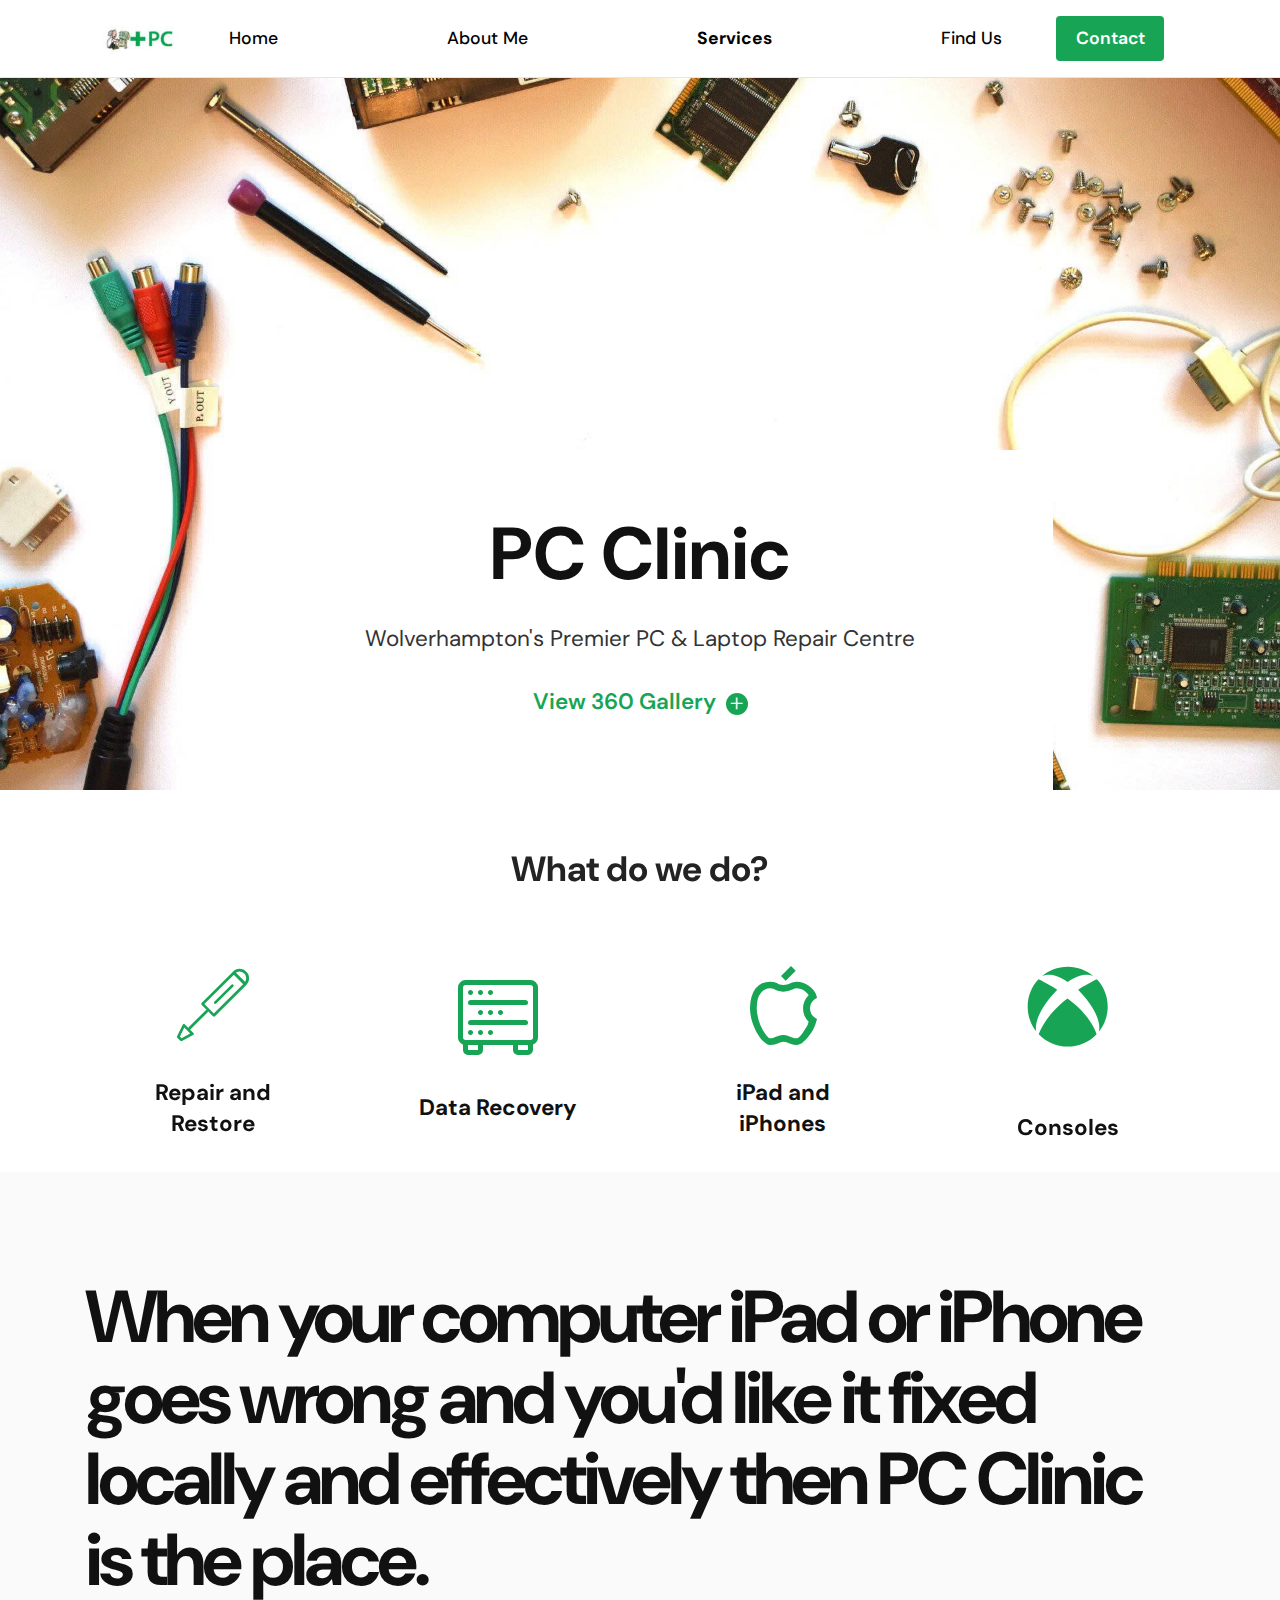
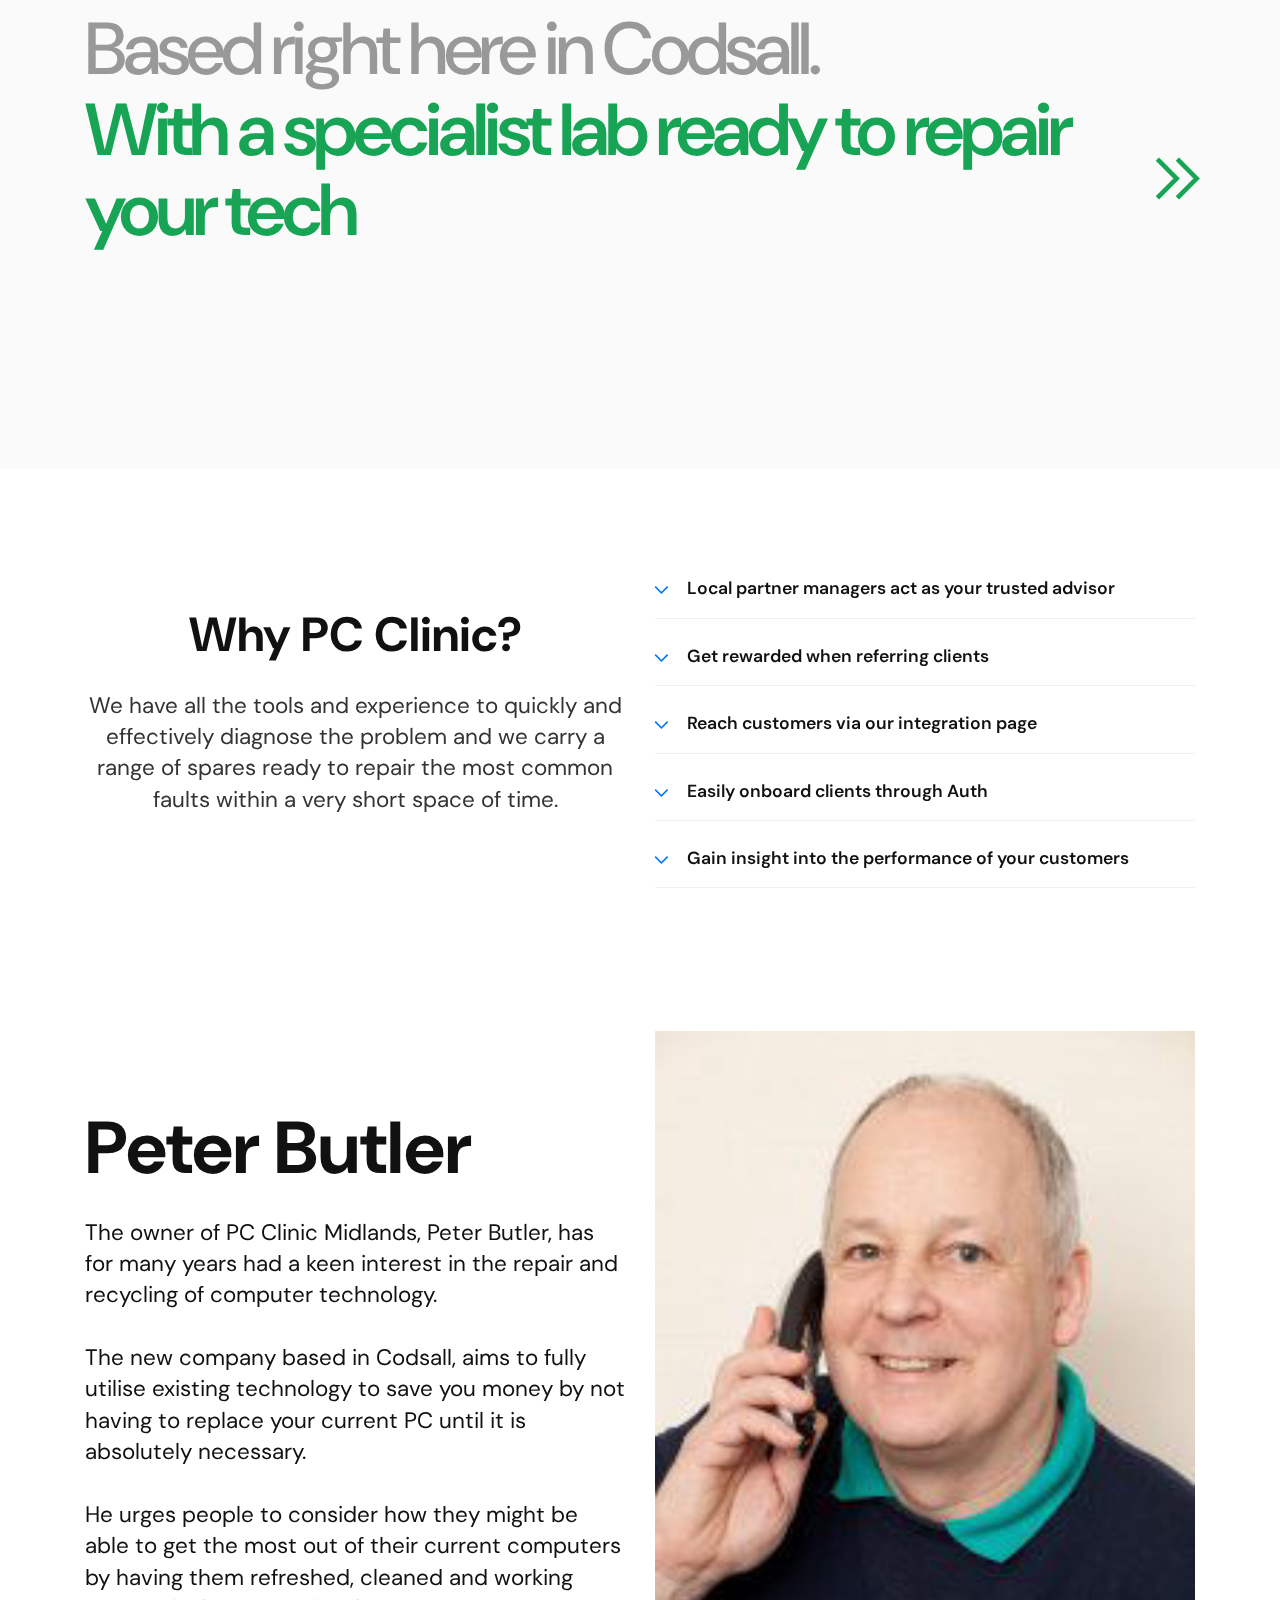
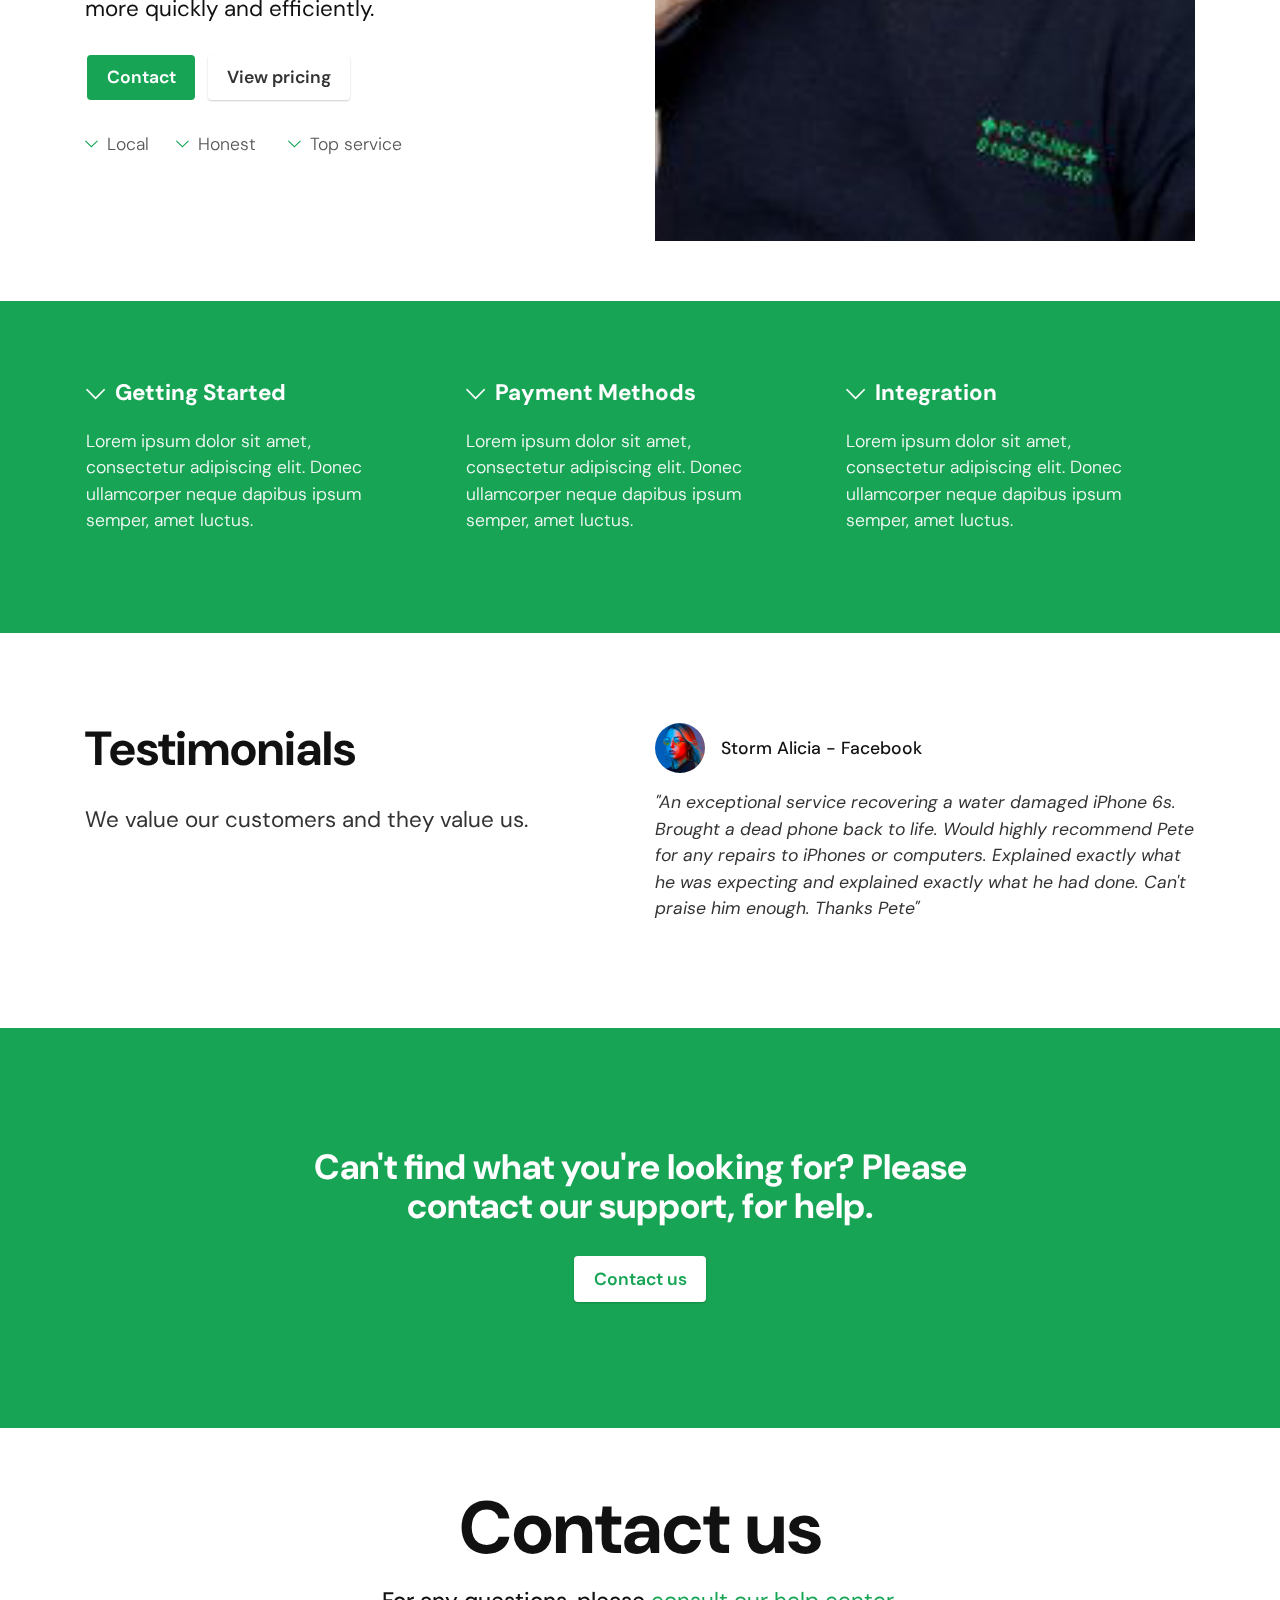
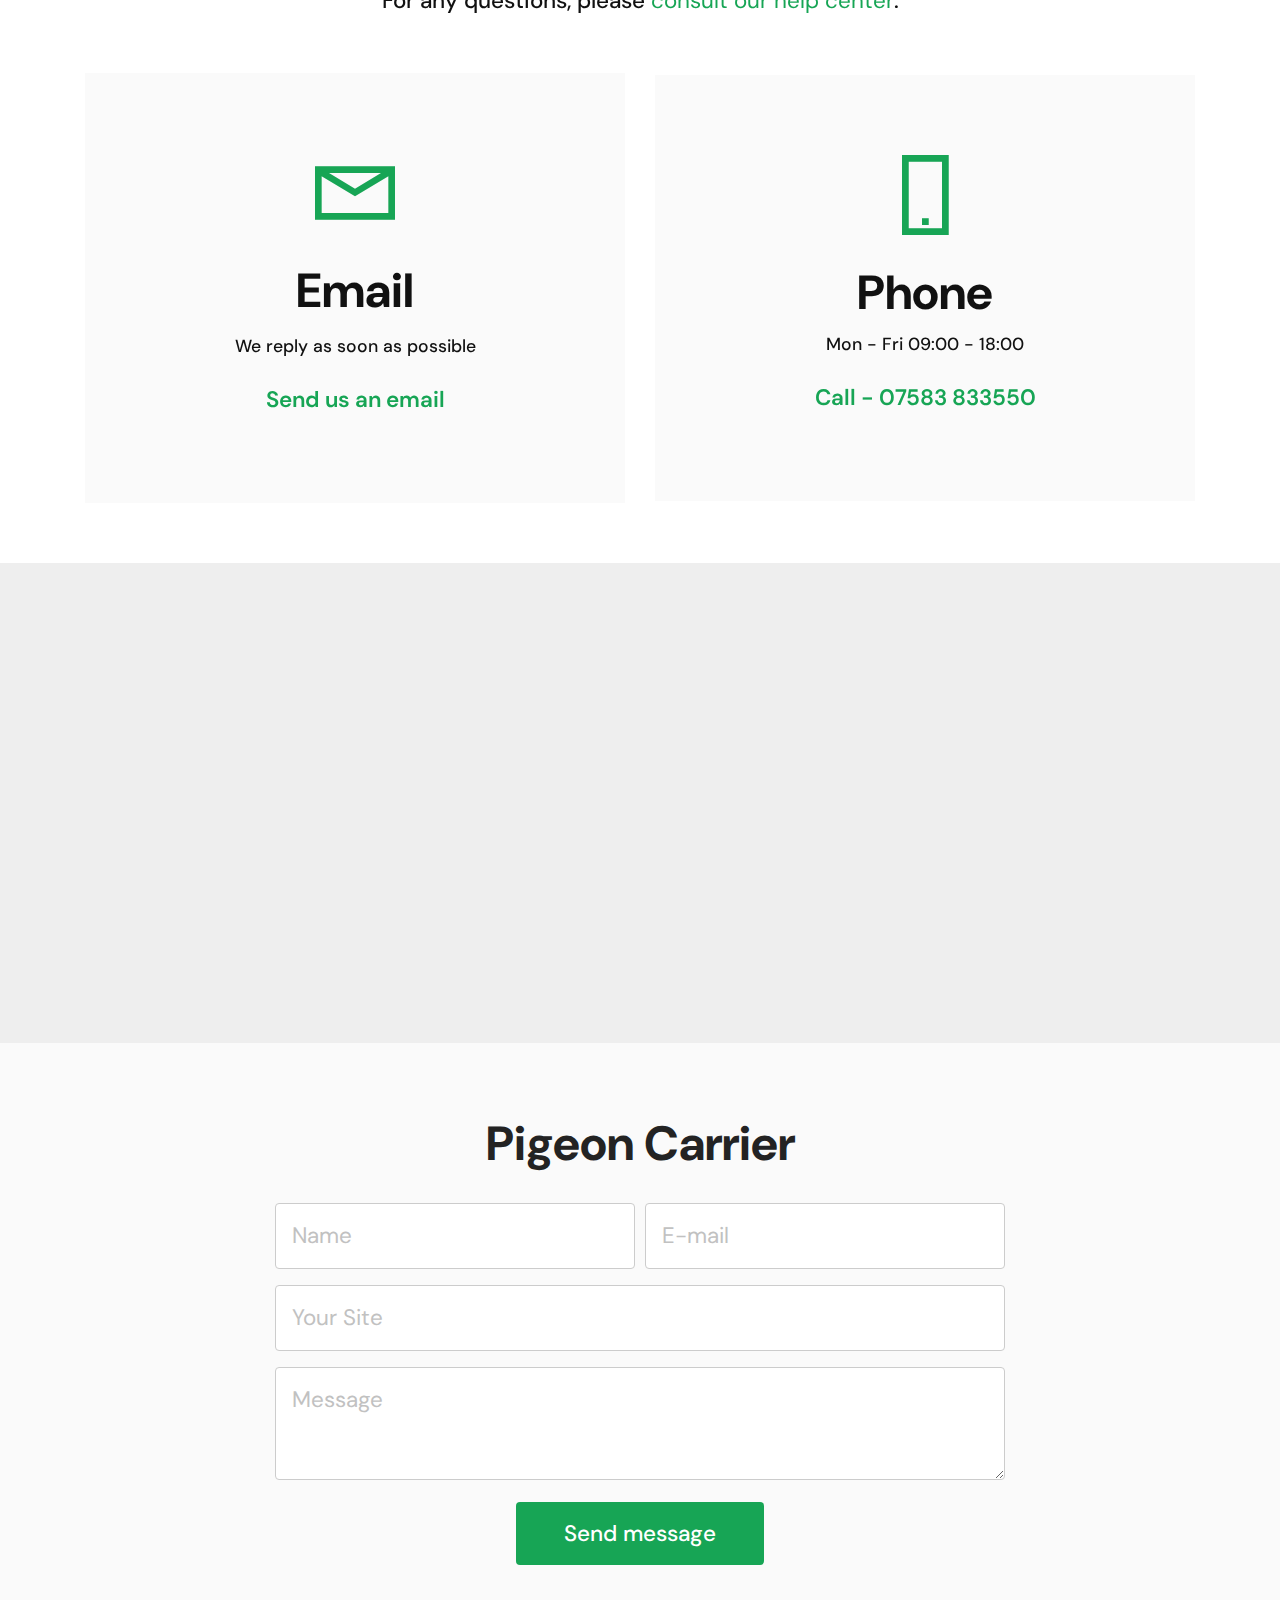
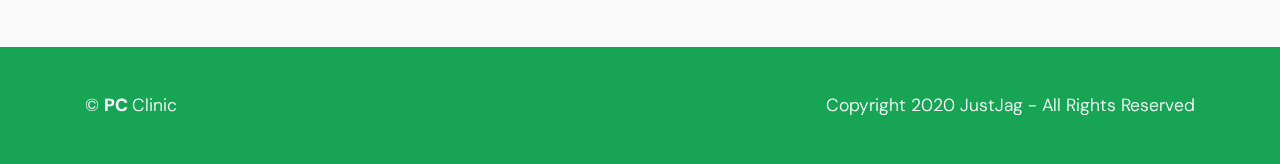
==== index.html @ e4c1e7a3 "create github pages" ====
<!DOCTYPE html>
<html  >
<head>
  
  <meta charset="UTF-8">
  <meta http-equiv="X-UA-Compatible" content="IE=edge">
  
  <meta name="viewport" content="width=device-width, initial-scale=1, minimum-scale=1">
  <link rel="shortcut icon" href="assets/images/pcclinic-midlands.co.uk-148x83.jpg" type="image/x-icon">
  <meta name="description" content="">
  
  <title>Home</title>
  <link rel="stylesheet" href="assets/icons-mind/style.css">
  <link rel="stylesheet" href="assets/web/assets/mobirise-icons2/mobirise2.css">
  <link rel="stylesheet" href="assets/web/assets/mobirise-icons/mobirise-icons.css">
  <link rel="stylesheet" href="assets/web/assets/mobirise-icons-bold/mobirise-icons-bold.css">
  <link rel="stylesheet" href="assets/tether/tether.min.css">
  <link rel="stylesheet" href="assets/bootstrap/css/bootstrap.min.css">
  <link rel="stylesheet" href="assets/bootstrap/css/bootstrap-grid.min.css">
  <link rel="stylesheet" href="assets/bootstrap/css/bootstrap-reboot.min.css">
  <link rel="stylesheet" href="assets/datepicker/jquery.datetimepicker.min.css">
  <link rel="stylesheet" href="assets/dropdown/css/style.css">
  <link rel="stylesheet" href="assets/formstyler/jquery.formstyler.css">
  <link rel="stylesheet" href="assets/formstyler/jquery.formstyler.theme.css">
  <link rel="stylesheet" href="assets/socicon/css/styles.css">
  <link rel="stylesheet" href="assets/theme/css/style.css">
  <link rel="stylesheet" href="assets/mobirise/css/mbr-additional.css" type="text/css">
  
  
  
</head>
<body>
  <section class="menu cid-rOMppMkTcD" once="menu" id="menu1-f">

    


    <nav class="navbar navbar-dropdown navbar-fixed-top navbar-expand-lg">

        <div class="container">
            <div class="navbar-brand">
                <span class="navbar-logo">
                    <a href="index.html">
                        <img src="assets/images/pcclinic-midlands.co.uk-148x83.jpg" alt="" title="" style="height: 3.8rem;">
                    </a>
                </span>
                
            </div>
            <button class="navbar-toggler" type="button" data-toggle="collapse" data-target="#navbarSupportedContent" aria-controls="navbarNavAltMarkup" aria-expanded="false" aria-label="Toggle navigation">
                <div class="hamburger">
                    <span></span>
                    <span></span>
                    <span></span>
                    <span></span>
                </div>
            </button>
            <div class="collapse navbar-collapse" id="navbarSupportedContent">
                <ul class="navbar-nav nav-dropdown" data-app-modern-menu="true"><li class="nav-item">
                        <a class="nav-link link text-black display-4" href="#">
                            Home</a>
                    </li>
                    <li class="nav-item"><a class="nav-link link text-black display-4" href="index.html#features08-8" aria-expanded="false">About Me</a>
                        
                    </li>



                    <li class="nav-item"><a class="nav-link link text-black display-4" href="index.html#features013-1" target="_blank"><strong>
                            Services</strong></a></li><li class="nav-item"><a class="nav-link link text-black display-4" href="index.html#map01-18" target="_blank">
                            Find Us</a></li></ul>
                
                <div class="navbar-buttons mbr-section-btn"><a class="btn btn-sm btn-primary display-4" href="index.html#contacts01-17">
                        Contact</a></div>
            </div>
        </div>
    </nav>

</section>

<section class="header3 cid-rOMpjtv9jM mbr-parallax-background" id="header04-0">

    

    <div class="mbr-overlay" style="opacity: 0; background-color: rgb(255, 255, 255);">
    </div>
    <div class="container">
        <div class="row justify-content-center">


            <div class="card col-12 col-md-12 col-lg-9">
                <div class="card-wrapper">
                    <div class="card-box align-center">


                        <h4 class="card-title align-center mbr-semibold pb-3 mbr-black mbr-fonts-style display-1"><strong>PC Clinic</strong></h4>
                        <p class="mbr-text pb-3 mbr-regular mbr-black mbr-fonts-style display-7">Wolverhampton's Premier PC &amp; Laptop Repair Centre</p>


                        <div class="link-wrap">

                            <h5 class="link mbr-bold mbr-black mbr-fonts-style display-7"><a href="https://www.thinglink.com/card/1280156925501112323" target="_blank">View 360 Gallery</a>
                            </h5>
                        </div>


                    </div>

                </div>
            </div>






        </div>
    </div>
</section>

<section class="features13 cid-rOMpjI4NNw" id="features013-1">

    

    
    <div class="container">
        <div class="row">

            <div class="col-md-12 col-lg-12">

                <h2 class="mbr-section-title align-center pb-5 mbr-bold pb-3 mbr-fonts-style display-5">What do we do?</h2>

            </div>


            <div class="card p-3 col-12 col-md-4 col-lg-2">
                <div class="card-wrapper">
                    <div class="card-box align-center">

                        <span class="mbr-iconfont imind-repair"></span>
                        <h4 class="card-title align-center mbr-semibold mbr-black mbr-fonts-style display-7"><strong>Repair and Restore</strong></h4>


                    </div>

                </div>
            </div>

            <div class="card p-3 col-12 col-md-4 col-lg-2">
                <div class="card-wrapper">
                    <div class="card-box align-center">

                        <span class="mbr-iconfont mbrib-database"></span>
                        <h4 class="card-title align-center mbr-semibold mbr-black mbr-fonts-style display-7"><strong>Data Recovery</strong></h4>


                    </div>

                </div>
            </div>

            <div class="card p-3 col-12 col-md-4 col-lg-2">
                <div class="card-wrapper">
                    <div class="card-box align-center">

                        <span class="mbr-iconfont mobi-mbri-apple mobi-mbri"></span>
                        <h4 class="card-title align-center mbr-semibold mbr-black mbr-fonts-style display-7"><strong>iPad and iPhones</strong></h4>


                    </div>

                </div>
            </div>

            <div class="card p-3 col-12 col-md-4 col-lg-2">
                <div class="card-wrapper">
                    <div class="card-box align-center">

                        <span class="mbr-iconfont socicon-xbox socicon"></span>
                        <h4 class="card-title align-center mbr-semibold mbr-black mbr-fonts-style display-7"><strong>Consoles</strong></h4>


                    </div>

                </div>
            </div>

            

            




        </div>
    </div>
</section>

<section class="info04 cid-rPOAJs0jL5" id="info04-16">

    

    

    <div class="container align-left">
        <div class="row justify-content-center">
            <div class="mbr-black col-md-12 col-lg-12">
                <h1 class="mbr-section-title mbr-bold mbr-fonts-style display-1">When your computer iPad or iPhone goes wrong and you'd like it fixed locally and effectively then PC Clinic is the place.</h1>
                <p class="mbr-text pb-3 mbr-semibold mbr-fonts-style display-1">Based right here in Codsall. <a href="https://www.360cities.net/image/christmas-holiday-in-the-mountain-cottage-1-czech-republic" class="text-primary" target="_blank">With a specialist lab ready to repair your tech</a>&nbsp; &nbsp; &nbsp; &nbsp; &nbsp; &nbsp; &nbsp; &nbsp; &nbsp;</p>
                
            </div>
        </div>
    </div>
</section>

<section class="content07 cid-rPOAGM9nVI" id="content07-15">

    

    
    <div class="container">
        <div class="row justify-content-center">


            <div class="card col-12 col-md-12 col-lg-6">
                <div class="card-wrapper">
                    <div class="card-box align-center">


                        <h4 class="card-title align-center mbr-semibold pb-3 mbr-black mbr-fonts-style display-2">
                            <strong>Why PC Clinic?</strong></h4>
                        <p class="mbr-text pb-3 mbr-regular mbr-black mbr-fonts-style display-7">We have all the tools and experience to quickly and effectively diagnose the problem and we carry a range of spares ready to repair the most common faults within a very short space of time.</p>


                        


                    </div>

                </div>
            </div>

            <div class="card col-12 col-md-12 col-lg-6">

                <div class="item-wrap">
                    <h5 class="item mbr-bold mbr-black mbr-fonts-style display-4">Local partner managers act as your trusted advisor</h5>
                </div>

                <div class="item-wrap">
                    <h5 class="item mbr-bold mbr-black mbr-fonts-style display-4">Get rewarded when referring clients&nbsp;</h5>
                </div>

                <div class="item-wrap">
                    <h5 class="item mbr-bold mbr-black mbr-fonts-style display-4">Reach customers via our integration page</h5>
                </div>

                <div class="item-wrap">
                    <h5 class="item mbr-bold mbr-black mbr-fonts-style display-4">Easily onboard clients through Auth
                    </h5>
                </div>
                <div class="item-wrap">
                    <h5 class="item mbr-bold mbr-black mbr-fonts-style display-4">Gain insight into the performance of your customers</h5>
                </div>
                
                

            </div>




        </div>
    </div>
</section>

<section class="features08 cid-rOMplDqUEA" id="features08-8">

    

    
    <div class="container">
        <div class="row justify-content-center">


            <div class="card col-12 col-md-12 col-lg-6 m-auto">
                <div class="card-wrapper">
                    <div class="card-box align-left">


                        <h4 class="card-title align-left mbr-semibold pb-3 mbr-black mbr-fonts-style display-1"><strong>Peter Butler</strong></h4>
                        <p class="mbr-text pb-2 mbr-regular mbr-black mbr-fonts-style display-7">The owner of PC Clinic Midlands, Peter Butler, has for many years had a keen interest in the repair and recycling of computer technology. <br><br>The new company based in Codsall, aims to fully utilise existing technology to save you money by not having to replace your current PC until it is absolutely necessary.<br><br>He urges people to consider how they might be able to get the most out of their current computers by having them refreshed, cleaned and working more quickly and efficiently.</p>

                        <div class="mbr-section-btn pb-4"><a class="btn btn-sm btn-primary display-4" href="#">Contact</a> <a class="btn btn-sm btn-black-outline display-4" href="#">View pricing</a></div>


                        <div class="link-wrap">

                            <h5 class="link mbr-black mbr-fonts-style display-4">Local</h5>

                            <h5 class="link mbr-black mbr-fonts-style display-4">Honest&nbsp;<br></h5>

                            <h5 class="link mbr-black mbr-fonts-style display-4">Top service&nbsp;<br></h5>

                            

                            

                            


                        </div>


                    </div>

                </div>
            </div>


            <div class="img-col col-12 md-pb col-md-12 col-lg-6 m-auto">
                <img src="assets/images/pcc-profile4-188-188x282.jpg" alt="" title="">

            </div>



        </div>
    </div>
</section>

<section class="features14 cid-rOMpl4dqof" id="features014-6">

    

    
    <div class="container">
        <div class="row mbr-white justify-content-center">
            

            <div class="card p-3 col-12 col-md-6 col-lg-4">
                <div class="card-wrapper">


                    <div class="card-box">
                        <h4 class="card-title mbr-semibold mbr-white mbr-fonts-style display-7">
                            <strong>Getting Started</strong></h4>
                        <p class="mbr-text pb-2  mbr-fonts-style display-4">Lorem ipsum dolor sit amet, consectetur adipiscing
                            elit. Donec ullamcorper neque dapibus ipsum semper, amet luctus.</p>

                        <div class="link-wrap">

                            

                        </div>
                    </div>

                </div>
            </div>

            <div class="card p-3 col-12 col-md-6 col-lg-4">
                <div class="card-wrapper">


                    <div class="card-box">
                        <h4 class="card-title mbr-semibold mbr-white mbr-fonts-style display-7">
                            <strong>Payment Methods</strong></h4>
                        <p class="mbr-text pb-2  mbr-fonts-style display-4">Lorem ipsum dolor sit amet, consectetur adipiscing
                            elit. Donec ullamcorper neque dapibus ipsum semper, amet luctus.</p>

                        <div class="link-wrap">
                            

                        </div>
                    </div>

                </div>
            </div>


            <div class="card p-3 col-12 col-md-6 col-lg-4">
                <div class="card-wrapper">

                    <div class="card-box">
                        <h4 class="card-title mbr-semibold mbr-white mbr-fonts-style display-7">
                            <strong>Integration</strong></h4>
                        <p class="mbr-text pb-2  mbr-fonts-style display-4">Lorem ipsum dolor sit amet, consectetur adipiscing
                            elit. Donec ullamcorper neque dapibus ipsum semper, amet luctus.</p>
                        <div class="link-wrap">
                            

                        </div>
                    </div>

                </div>
            </div>


            

        </div>
    </div>
</section>

<section class="testimonials01 cid-rPOEAsLWWA" id="testimonials01-1c">

    

    
    <div class="container">
        <div class="row justify-content-center">


            <div class="card col-12 col-md-12 col-lg-6">
                <div class="card-wrapper">
                    <div class="card-box align-left">


                        <h4 class="card-title align-left mbr-semibold pb-3 mbr-black mbr-fonts-style display-2"><strong>Testimonials</strong></h4>
                        <p class="mbr-text pb-3 mbr-regular align-left mbr-black mbr-fonts-style display-7">
                            We value our customers and they value us.</p>


                        


                    </div>

                </div>
            </div>

            <div class="card col-12 col-md-12 col-lg-6">

                <div class="name-wrapper mbr-flex">
                    <img src="assets/images/face1.jpg" alt="">
                    <h4 class="name mbr-semibold mbr-black mbr-fonts-style display-4">Storm Alicia - Facebook</h4>
                </div>

                <p class="mbr-text pb-3 align-left mbr-regular mbr-black mbr-fonts-style display-4"><em>"An exceptional service recovering a water damaged iPhone 6s. Brought a dead phone back to life. Would highly recommend Pete for any repairs to iPhones or computers. Explained exactly what he was expecting and explained exactly what he had done. Can't praise him enough. Thanks Pete"</em></p>

            </div>




        </div>
    </div>
</section>

<section class="info1 cid-rOMpmngzNZ" id="info01-b">

    

    

    <div class="container align-center">
        <div class="row justify-content-center">
            <div class="mbr-white col-md-12 col-lg-8">
                <h1 class="mbr-section-title mbr-bold pb-3 mbr-fonts-style display-5">Can't find what you're looking for? Please contact our support, for help.</h1>
                
                <div class="mbr-section-btn"><a class="btn btn-sm btn-primary-outline display-4" href="#">Contact us</a></div>
            </div>
        </div>
    </div>
</section>

<section class="contacts01 cid-rPOBQIfiQI" id="contacts01-17">

    

    
    <div class="container">
        <div class="row justify-content-center">

            <div class="mbr-black align-center col-md-12 col-lg-9">
                <h1 class="mbr-section-title mbr-bold pb-2 mbr-fonts-style display-1">Contact us</h1>
                <h2 class="mbr-subtitle pb-5 mbr-semibold mbr-fonts-style display-7">For any questions, please
                    <a href="#" class="text-primary">consult our help center</a>.</h2>
            </div>


            <div class="card col-12 col-md-12 col-lg-6 md-pb">
                <div class="card-wrapper">
                    <div class="card-box align-center">

                        <span class="mbr-iconfont mobi-mbri-letter mobi-mbri"></span>
                        <h4 class="card-title align-center mbr-semibold mbr-black mbr-fonts-style display-2">
                            <p><strong>Email</strong></p>
                        </h4>
                        <p class="mbr-text pb-2 mbr-black mbr-semibold mbr-fonts-style display-4">
                            We reply as soon as possible</p>


                        <div class="link-wrap">

                            <h5 class="link mbr-bold mbr-black mbr-fonts-style display-7"><a href="mailto:info@pcclinic-midlands.co.uk" class="text-primary">Send us an email</a></h5>
                        </div>


                    </div>

                </div>
            </div>

            <div class="card col-12 col-md-12 col-lg-6">
                <div class="card-wrapper">
                    <div class="card-box align-center">

                        <span class="mbr-iconfont mobi-mbri-mobile-2 mobi-mbri"></span>
                        <h4 class="card-title align-center mbr-semibold mbr-black mbr-fonts-style display-2">
                            <strong>Phone</strong></h4>
                        <p class="mbr-text pb-2 mbr-semibold mbr-black mbr-fonts-style display-4">
                            Mon - Fri 09:00 - 18:00</p>


                        <div class="link-wrap">

                            <h5 class="link mbr-bold mbr-black mbr-fonts-style display-7"><a href="tel:07583 833550" class="text-primary">Call - 07583 833550</a></h5>
                        </div>


                    </div>

                </div>
            </div>



        </div>
    </div>
</section>

<section class="map1 cid-rPOBTiW5rr" id="map01-18">

     

    <div class="google-map"><iframe frameborder="0" style="border:0" src="https://www.google.com/maps/embed/v1/place?key=AIzaSyCy9r70T3NYf3PhvVflTo0_zdif2_IoIYs&amp;q=place_id:ChIJzabILMyccEgREB8xCRbNLEA" allowfullscreen=""></iframe></div>
</section>

<section class="form cid-rPOHTZmxpk" id="form01-1d">
    
    
    <div class="container">
        <div class="row">
            <div class="col-lg-8 mx-auto mbr-form" data-form-type="formoid">
                <!--Formbuilder Form-->
                <form action="https://mobirise.com/" method="POST" class="mbr-form form-with-styler" data-form-title="Form Name"><input type="hidden" name="email" data-form-email="true" value="yqxDyz5+wTXDc/I3fGgTGYkG0jvo9nR2eUQMgtteEtth3nBDjUuBh3UQIw8Q6HR1B5nzEki6BrvRzdB6r+RMWkEutEW5QUxL9DGXIabjbSt6FXlW6LalQGKkerGj7BmQ">
                    <div class="form-row">
                        <div hidden="hidden" data-form-alert="" class="alert alert-success col-12">Thanks for filling out
                            the form!</div>
                        <div hidden="hidden" data-form-alert-danger="" class="alert alert-danger col-12">Oops...! some
                            problem!</div>
                    </div>
                    <div class="dragArea form-row">
                        <div class="col-lg-12 col-md-12 align-center col-sm-12">
                            <h5 class="mbr-fonts-style pb-4 display-2"><strong>Pigeon Carrier</strong></h5>
                        </div>
                        <div class="col-lg-6 col-md-12 col-sm-12 form-group" data-for="name">
                            <input type="text" name="name" placeholder="Name" data-form-field="name" class="form-control display-7" value="" id="name-form01-1d">
                        </div>
                        <div data-for="email" class="col-lg-6 col-md-12 col-sm-12 form-group">
                            <input type="email" name="email" placeholder="E-mail" data-form-field="email" class="form-control display-7" value="" id="email-form01-1d">
                        </div>
                        <div data-for="url" class="col-lg-12 col-md-12 col-sm-12 form-group">
                            <input type="url" name="url" placeholder="Your Site" pattern="https://.*" data-form-field="url" class="form-control display-7" value="" id="url-form01-1d">
                        </div>
                        <div class="col-lg-12 col-md-12 col-sm-12 form-group" data-for="textarea">
                            <textarea name="textarea" placeholder="Message" data-form-field="textarea" class="form-control display-7" id="textarea-form01-1d"></textarea>
                        </div>
                        <div class="col-lg-12 align-center col-md-12 col-sm-12">
                            <button type="submit" class="btn btn-primary display-7">Send message</button>
                        </div>
                    </div>
                </form>
                <!--Formbuilder Form-->
            </div>
        </div>
    </div>
</section>

<section once="footers" class="cid-rPOCwcqviY" id="footer02-19">

    

    

    <div class="container">

        <div class="row mbr-white">

            <div class="col-12 copyright align-left col-lg-6 col-md-4">


                <p class="mbr-text mb-0 mbr-fonts-style align-left display-4">
                    © <strong>PC </strong>Clinic</p>
            </div>




            <div class="col-12 col-lg-6 col-md-8">


                <p class="mbr-text align-right mbr-fonts-style align-right display-4">Copyright 2020 JustJag - All Rights Reserved
                </p>
            </div>


        </div>

    </div>
</section>


  <script src="assets/web/assets/jquery/jquery.min.js"></script>
  <script src="assets/popper/popper.min.js"></script>
  <script src="assets/tether/tether.min.js"></script>
  <script src="assets/bootstrap/js/bootstrap.min.js"></script>
  <script src="assets/smoothscroll/smooth-scroll.js"></script>
  <script src="assets/datepicker/jquery.datetimepicker.full.js"></script>
  <script src="assets/dropdown/js/nav-dropdown.js"></script>
  <script src="assets/dropdown/js/navbar-dropdown.js"></script>
  <script src="assets/touchswipe/jquery.touch-swipe.min.js"></script>
  <script src="assets/formstyler/jquery.formstyler.js"></script>
  <script src="assets/formstyler/jquery.formstyler.min.js"></script>
  <script src="assets/parallax/jarallax.min.js"></script>
  <script src="assets/theme/js/script.js"></script>
  <script src="assets/formoid/formoid.min.js"></script>
  
  
</body>
</html>
---- assets/icons-mind/style.css ----
@font-face {
	font-family: 'iconsMind';
	src:url('fonts/icon-mind.eot?-rdmvgc');
	src:url('fonts/icons-mind.eot?#iefix-rdmvgc') format('embedded-opentype'),
		url('fonts/icons-mind.woff?-rdmvgc') format('woff'),
		url('fonts/icons-mind.ttf?-rdmvgc') format('truetype'),
		url('fonts/icons-mind.svg?-rdmvgc#icons-mind') format('svg');
	font-weight: normal;
	font-style: normal;
}

[class^="imind-"], [class*=" imind-"] {
	font-family: 'iconsMind' !important;
	speak: none;
	font-style: normal;
	font-weight: normal;
	font-variant: normal;
	text-transform: none;
	line-height: 1;

	/* Better Font Rendering =========== */
	-webkit-font-smoothing: antialiased;
	-moz-osx-font-smoothing: grayscale;
}

.imind-a-z:before {
	content: "\e600";
}
.imind-aa:before {
	content: "\e601";
}
.imind-add-bag:before {
	content: "\e602";
}
.imind-add-basket:before {
	content: "\e603";
}
.imind-add-cart:before {
	content: "\e604";
}
.imind-add-file:before {
	content: "\e605";
}
.imind-add-spaceafterparagraph:before {
	content: "\e606";
}
.imind-add-spacebeforeparagraph:before {
	content: "\e607";
}
.imind-add-user:before {
	content: "\e608";
}
.imind-add-userstar:before {
	content: "\e609";
}
.imind-add-window:before {
	content: "\e60a";
}
.imind-add:before {
	content: "\e60b";
}
.imind-address-book:before {
	content: "\e60c";
}
.imind-address-book2:before {
	content: "\e60d";
}
.imind-administrator:before {
	content: "\e60e";
}
.imind-aerobics-2:before {
	content: "\e60f";
}
.imind-aerobics-3:before {
	content: "\e610";
}
.imind-aerobics:before {
	content: "\e611";
}
.imind-affiliate:before {
	content: "\e612";
}
.imind-aim:before {
	content: "\e613";
}
.imind-air-balloon:before {
	content: "\e614";
}
.imind-airbrush:before {
	content: "\e615";
}
.imind-airship:before {
	content: "\e616";
}
.imind-alarm-clock:before {
	content: "\e617";
}
.imind-alarm-clock2:before {
	content: "\e618";
}
.imind-alarm:before {
	content: "\e619";
}
.imind-alien-2:before {
	content: "\e61a";
}
.imind-alien:before {
	content: "\e61b";
}
.imind-aligator:before {
	content: "\e61c";
}
.imind-align-center:before {
	content: "\e61d";
}
.imind-align-justifyall:before {
	content: "\e61e";
}
.imind-align-justifycenter:before {
	content: "\e61f";
}
.imind-align-justifyleft:before {
	content: "\e620";
}
.imind-align-justifyright:before {
	content: "\e621";
}
.imind-align-left:before {
	content: "\e622";
}
.imind-align-right:before {
	content: "\e623";
}
.imind-alpha:before {
	content: "\e624";
}
.imind-ambulance:before {
	content: "\e625";
}
.imind-amx:before {
	content: "\e626";
}
.imind-anchor-2:before {
	content: "\e627";
}
.imind-anchor:before {
	content: "\e628";
}
.imind-android-store:before {
	content: "\e629";
}
.imind-android:before {
	content: "\e62a";
}
.imind-angel-smiley:before {
	content: "\e62b";
}
.imind-angel:before {
	content: "\e62c";
}
.imind-angry:before {
	content: "\e62d";
}
.imind-apple-bite:before {
	content: "\e62e";
}
.imind-apple-store:before {
	content: "\e62f";
}
.imind-apple:before {
	content: "\e630";
}
.imind-approved-window:before {
	content: "\e631";
}
.imind-aquarius-2:before {
	content: "\e632";
}
.imind-aquarius:before {
	content: "\e633";
}
.imind-archery-2:before {
	content: "\e634";
}
.imind-archery:before {
	content: "\e635";
}
.imind-argentina:before {
	content: "\e636";
}
.imind-aries-2:before {
	content: "\e637";
}
.imind-aries:before {
	content: "\e638";
}
.imind-army-key:before {
	content: "\e639";
}
.imind-arrow-around:before {
	content: "\e63a";
}
.imind-arrow-back3:before {
	content: "\e63b";
}
.imind-arrow-back:before {
	content: "\e63c";
}
.imind-arrow-back2:before {
	content: "\e63d";
}
.imind-arrow-barrier:before {
	content: "\e63e";
}
.imind-arrow-circle:before {
	content: "\e63f";
}
.imind-arrow-cross:before {
	content: "\e640";
}
.imind-arrow-down:before {
	content: "\e641";
}
.imind-arrow-down2:before {
	content: "\e642";
}
.imind-arrow-down3:before {
	content: "\e643";
}
.imind-arrow-downincircle:before {
	content: "\e644";
}
.imind-arrow-fork:before {
	content: "\e645";
}
.imind-arrow-forward:before {
	content: "\e646";
}
.imind-arrow-forward2:before {
	content: "\e647";
}
.imind-arrow-from:before {
	content: "\e648";
}
.imind-arrow-inside:before {
	content: "\e649";
}
.imind-arrow-inside45:before {
	content: "\e64a";
}
.imind-arrow-insidegap:before {
	content: "\e64b";
}
.imind-arrow-insidegap45:before {
	content: "\e64c";
}
.imind-arrow-into:before {
	content: "\e64d";
}
.imind-arrow-join:before {
	content: "\e64e";
}
.imind-arrow-junction:before {
	content: "\e64f";
}
.imind-arrow-left:before {
	content: "\e650";
}
.imind-arrow-left2:before {
	content: "\e651";
}
.imind-arrow-leftincircle:before {
	content: "\e652";
}
.imind-arrow-loop:before {
	content: "\e653";
}
.imind-arrow-merge:before {
	content: "\e654";
}
.imind-arrow-mix:before {
	content: "\e655";
}
.imind-arrow-next:before {
	content: "\e656";
}
.imind-arrow-outleft:before {
	content: "\e657";
}
.imind-arrow-outright:before {
	content: "\e658";
}
.imind-arrow-outside:before {
	content: "\e659";
}
.imind-arrow-outside45:before {
	content: "\e65a";
}
.imind-arrow-outsidegap:before {
	content: "\e65b";
}
.imind-arrow-outsidegap45:before {
	content: "\e65c";
}
.imind-arrow-over:before {
	content: "\e65d";
}
.imind-arrow-refresh:before {
	content: "\e65e";
}
.imind-arrow-refresh2:before {
	content: "\e65f";
}
.imind-arrow-right:before {
	content: "\e660";
}
.imind-arrow-right2:before {
	content: "\e661";
}
.imind-arrow-rightincircle:before {
	content: "\e662";
}
.imind-arrow-shuffle:before {
	content: "\e663";
}
.imind-arrow-squiggly:before {
	content: "\e664";
}
.imind-arrow-through:before {
	content: "\e665";
}
.imind-arrow-to:before {
	content: "\e666";
}
.imind-arrow-turnleft:before {
	content: "\e667";
}
.imind-arrow-turnright:before {
	content: "\e668";
}
.imind-arrow-up:before {
	content: "\e669";
}
.imind-arrow-up2:before {
	content: "\e66a";
}
.imind-arrow-up3:before {
	content: "\e66b";
}
.imind-arrow-upincircle:before {
	content: "\e66c";
}
.imind-arrow-xleft:before {
	content: "\e66d";
}
.imind-arrow-xright:before {
	content: "\e66e";
}
.imind-ask:before {
	content: "\e66f";
}
.imind-assistant:before {
	content: "\e670";
}
.imind-astronaut:before {
	content: "\e671";
}
.imind-at-sign:before {
	content: "\e672";
}
.imind-atm:before {
	content: "\e673";
}
.imind-atom:before {
	content: "\e674";
}
.imind-audio:before {
	content: "\e675";
}
.imind-auto-flash:before {
	content: "\e676";
}
.imind-autumn:before {
	content: "\e677";
}
.imind-baby-clothes:before {
	content: "\e678";
}
.imind-baby-clothes2:before {
	content: "\e679";
}
.imind-baby-cry:before {
	content: "\e67a";
}
.imind-baby:before {
	content: "\e67b";
}
.imind-back2:before {
	content: "\e67c";
}
.imind-back-media:before {
	content: "\e67d";
}
.imind-back-music:before {
	content: "\e67e";
}
.imind-back:before {
	content: "\e67f";
}
.imind-background:before {
	content: "\e680";
}
.imind-bacteria:before {
	content: "\e681";
}
.imind-bag-coins:before {
	content: "\e682";
}
.imind-bag-items:before {
	content: "\e683";
}
.imind-bag-quantity:before {
	content: "\e684";
}
.imind-bag:before {
	content: "\e685";
}
.imind-bakelite:before {
	content: "\e686";
}
.imind-ballet-shoes:before {
	content: "\e687";
}
.imind-balloon:before {
	content: "\e688";
}
.imind-banana:before {
	content: "\e689";
}
.imind-band-aid:before {
	content: "\e68a";
}
.imind-bank:before {
	content: "\e68b";
}
.imind-bar-chart:before {
	content: "\e68c";
}
.imind-bar-chart2:before {
	content: "\e68d";
}
.imind-bar-chart3:before {
	content: "\e68e";
}
.imind-bar-chart4:before {
	content: "\e68f";
}
.imind-bar-chart5:before {
	content: "\e690";
}
.imind-bar-code:before {
	content: "\e691";
}
.imind-barricade-2:before {
	content: "\e692";
}
.imind-barricade:before {
	content: "\e693";
}
.imind-baseball:before {
	content: "\e694";
}
.imind-basket-ball:before {
	content: "\e695";
}
.imind-basket-coins:before {
	content: "\e696";
}
.imind-basket-items:before {
	content: "\e697";
}
.imind-basket-quantity:before {
	content: "\e698";
}
.imind-bat-2:before {
	content: "\e699";
}
.imind-bat:before {
	content: "\e69a";
}
.imind-bathrobe:before {
	content: "\e69b";
}
.imind-batman-mask:before {
	content: "\e69c";
}
.imind-battery-0:before {
	content: "\e69d";
}
.imind-battery-25:before {
	content: "\e69e";
}
.imind-battery-50:before {
	content: "\e69f";
}
.imind-battery-75:before {
	content: "\e6a0";
}
.imind-battery-100:before {
	content: "\e6a1";
}
.imind-battery-charge:before {
	content: "\e6a2";
}
.imind-bear:before {
	content: "\e6a3";
}
.imind-beard-2:before {
	content: "\e6a4";
}
.imind-beard-3:before {
	content: "\e6a5";
}
.imind-beard:before {
	content: "\e6a6";
}
.imind-bebo:before {
	content: "\e6a7";
}
.imind-bee:before {
	content: "\e6a8";
}
.imind-beer-glass:before {
	content: "\e6a9";
}
.imind-beer:before {
	content: "\e6aa";
}
.imind-bell-2:before {
	content: "\e6ab";
}
.imind-bell:before {
	content: "\e6ac";
}
.imind-belt-2:before {
	content: "\e6ad";
}
.imind-belt-3:before {
	content: "\e6ae";
}
.imind-belt:before {
	content: "\e6af";
}
.imind-berlin-tower:before {
	content: "\e6b0";
}
.imind-beta:before {
	content: "\e6b1";
}
.imind-betvibes:before {
	content: "\e6b2";
}
.imind-bicycle-2:before {
	content: "\e6b3";
}
.imind-bicycle-3:before {
	content: "\e6b4";
}
.imind-bicycle:before {
	content: "\e6b5";
}
.imind-big-bang:before {
	content: "\e6b6";
}
.imind-big-data:before {
	content: "\e6b7";
}
.imind-bike-helmet:before {
	content: "\e6b8";
}
.imind-bikini:before {
	content: "\e6b9";
}
.imind-bilk-bottle2:before {
	content: "\e6ba";
}
.imind-billing:before {
	content: "\e6bb";
}
.imind-bing:before {
	content: "\e6bc";
}
.imind-binocular:before {
	content: "\e6bd";
}
.imind-bio-hazard:before {
	content: "\e6be";
}
.imind-biotech:before {
	content: "\e6bf";
}
.imind-bird-deliveringletter:before {
	content: "\e6c0";
}
.imind-bird:before {
	content: "\e6c1";
}
.imind-birthday-cake:before {
	content: "\e6c2";
}
.imind-bisexual:before {
	content: "\e6c3";
}
.imind-bishop:before {
	content: "\e6c4";
}
.imind-bitcoin:before {
	content: "\e6c5";
}
.imind-black-cat:before {
	content: "\e6c6";
}
.imind-blackboard:before {
	content: "\e6c7";
}
.imind-blinklist:before {
	content: "\e6c8";
}
.imind-block-cloud:before {
	content: "\e6c9";
}
.imind-block-window:before {
	content: "\e6ca";
}
.imind-blogger:before {
	content: "\e6cb";
}
.imind-blood:before {
	content: "\e6cc";
}
.imind-blouse:before {
	content: "\e6cd";
}
.imind-blueprint:before {
	content: "\e6ce";
}
.imind-board:before {
	content: "\e6cf";
}
.imind-bodybuilding:before {
	content: "\e6d0";
}
.imind-bold-text:before {
	content: "\e6d1";
}
.imind-bone:before {
	content: "\e6d2";
}
.imind-bones:before {
	content: "\e6d3";
}
.imind-book:before {
	content: "\e6d4";
}
.imind-bookmark:before {
	content: "\e6d5";
}
.imind-books-2:before {
	content: "\e6d6";
}
.imind-books:before {
	content: "\e6d7";
}
.imind-boom:before {
	content: "\e6d8";
}
.imind-boot-2:before {
	content: "\e6d9";
}
.imind-boot:before {
	content: "\e6da";
}
.imind-bottom-totop:before {
	content: "\e6db";
}
.imind-bow-2:before {
	content: "\e6dc";
}
.imind-bow-3:before {
	content: "\e6dd";
}
.imind-bow-4:before {
	content: "\e6de";
}
.imind-bow-5:before {
	content: "\e6df";
}
.imind-bow-6:before {
	content: "\e6e0";
}
.imind-bow:before {
	content: "\e6e1";
}
.imind-bowling-2:before {
	content: "\e6e2";
}
.imind-bowling:before {
	content: "\e6e3";
}
.imind-box2:before {
	content: "\e6e4";
}
.imind-box-close:before {
	content: "\e6e5";
}
.imind-box-full:before {
	content: "\e6e6";
}
.imind-box-open:before {
	content: "\e6e7";
}
.imind-box-withfolders:before {
	content: "\e6e8";
}
.imind-box:before {
	content: "\e6e9";
}
.imind-boy:before {
	content: "\e6ea";
}
.imind-bra:before {
	content: "\e6eb";
}
.imind-brain-2:before {
	content: "\e6ec";
}
.imind-brain-3:before {
	content: "\e6ed";
}
.imind-brain:before {
	content: "\e6ee";
}
.imind-brazil:before {
	content: "\e6ef";
}
.imind-bread-2:before {
	content: "\e6f0";
}
.imind-bread:before {
	content: "\e6f1";
}
.imind-bridge:before {
	content: "\e6f2";
}
.imind-brightkite:before {
	content: "\e6f3";
}
.imind-broke-link2:before {
	content: "\e6f4";
}
.imind-broken-link:before {
	content: "\e6f5";
}
.imind-broom:before {
	content: "\e6f6";
}
.imind-brush:before {
	content: "\e6f7";
}
.imind-bucket:before {
	content: "\e6f8";
}
.imind-bug:before {
	content: "\e6f9";
}
.imind-building:before {
	content: "\e6fa";
}
.imind-bulleted-list:before {
	content: "\e6fb";
}
.imind-bus-2:before {
	content: "\e6fc";
}
.imind-bus:before {
	content: "\e6fd";
}
.imind-business-man:before {
	content: "\e6fe";
}
.imind-business-manwoman:before {
	content: "\e6ff";
}
.imind-business-mens:before {
	content: "\e700";
}
.imind-business-woman:before {
	content: "\e701";
}
.imind-butterfly:before {
	content: "\e702";
}
.imind-button:before {
	content: "\e703";
}
.imind-cable-car:before {
	content: "\e704";
}
.imind-cake:before {
	content: "\e705";
}
.imind-calculator-2:before {
	content: "\e706";
}
.imind-calculator-3:before {
	content: "\e707";
}
.imind-calculator:before {
	content: "\e708";
}
.imind-calendar-2:before {
	content: "\e709";
}
.imind-calendar-3:before {
	content: "\e70a";
}
.imind-calendar-4:before {
	content: "\e70b";
}
.imind-calendar-clock:before {
	content: "\e70c";
}
.imind-calendar:before {
	content: "\e70d";
}
.imind-camel:before {
	content: "\e70e";
}
.imind-camera-2:before {
	content: "\e70f";
}
.imind-camera-3:before {
	content: "\e710";
}
.imind-camera-4:before {
	content: "\e711";
}
.imind-camera-5:before {
	content: "\e712";
}
.imind-camera-back:before {
	content: "\e713";
}
.imind-camera:before {
	content: "\e714";
}
.imind-can-2:before {
	content: "\e715";
}
.imind-can:before {
	content: "\e716";
}
.imind-canada:before {
	content: "\e717";
}
.imind-cancer-2:before {
	content: "\e718";
}
.imind-cancer-3:before {
	content: "\e719";
}
.imind-cancer:before {
	content: "\e71a";
}
.imind-candle:before {
	content: "\e71b";
}
.imind-candy-cane:before {
	content: "\e71c";
}
.imind-candy:before {
	content: "\e71d";
}
.imind-cannon:before {
	content: "\e71e";
}
.imind-cap-2:before {
	content: "\e71f";
}
.imind-cap-3:before {
	content: "\e720";
}
.imind-cap-smiley:before {
	content: "\e721";
}
.imind-cap:before {
	content: "\e722";
}
.imind-capricorn-2:before {
	content: "\e723";
}
.imind-capricorn:before {
	content: "\e724";
}
.imind-car-2:before {
	content: "\e725";
}
.imind-car-3:before {
	content: "\e726";
}
.imind-car-coins:before {
	content: "\e727";
}
.imind-car-items:before {
	content: "\e728";
}
.imind-car-wheel:before {
	content: "\e729";
}
.imind-car:before {
	content: "\e72a";
}
.imind-cardigan:before {
	content: "\e72b";
}
.imind-cardiovascular:before {
	content: "\e72c";
}
.imind-cart-quantity:before {
	content: "\e72d";
}
.imind-casette-tape:before {
	content: "\e72e";
}
.imind-cash-register:before {
	content: "\e72f";
}
.imind-cash-register2:before {
	content: "\e730";
}
.imind-castle:before {
	content: "\e731";
}
.imind-cat:before {
	content: "\e732";
}
.imind-cathedral:before {
	content: "\e733";
}
.imind-cauldron:before {
	content: "\e734";
}
.imind-cd-2:before {
	content: "\e735";
}
.imind-cd-cover:before {
	content: "\e736";
}
.imind-cd:before {
	content: "\e737";
}
.imind-cello:before {
	content: "\e738";
}
.imind-celsius:before {
	content: "\e739";
}
.imind-chacked-flag:before {
	content: "\e73a";
}
.imind-chair:before {
	content: "\e73b";
}
.imind-charger:before {
	content: "\e73c";
}
.imind-check-2:before {
	content: "\e73d";
}
.imind-check:before {
	content: "\e73e";
}
.imind-checked-user:before {
	content: "\e73f";
}
.imind-checkmate:before {
	content: "\e740";
}
.imind-checkout-bag:before {
	content: "\e741";
}
.imind-checkout-basket:before {
	content: "\e742";
}
.imind-checkout:before {
	content: "\e743";
}
.imind-cheese:before {
	content: "\e744";
}
.imind-cheetah:before {
	content: "\e745";
}
.imind-chef-hat:before {
	content: "\e746";
}
.imind-chef-hat2:before {
	content: "\e747";
}
.imind-chef:before {
	content: "\e748";
}
.imind-chemical-2:before {
	content: "\e749";
}
.imind-chemical-3:before {
	content: "\e74a";
}
.imind-chemical-4:before {
	content: "\e74b";
}
.imind-chemical-5:before {
	content: "\e74c";
}
.imind-chemical:before {
	content: "\e74d";
}
.imind-chess-board:before {
	content: "\e74e";
}
.imind-chess:before {
	content: "\e74f";
}
.imind-chicken:before {
	content: "\e750";
}
.imind-chile:before {
	content: "\e751";
}
.imind-chimney:before {
	content: "\e752";
}
.imind-china:before {
	content: "\e753";
}
.imind-chinese-temple:before {
	content: "\e754";
}
.imind-chip:before {
	content: "\e755";
}
.imind-chopsticks-2:before {
	content: "\e756";
}
.imind-chopsticks:before {
	content: "\e757";
}
.imind-christmas-ball:before {
	content: "\e758";
}
.imind-christmas-bell:before {
	content: "\e759";
}
.imind-christmas-candle:before {
	content: "\e75a";
}
.imind-christmas-hat:before {
	content: "\e75b";
}
.imind-christmas-sleigh:before {
	content: "\e75c";
}
.imind-christmas-snowman:before {
	content: "\e75d";
}
.imind-christmas-sock:before {
	content: "\e75e";
}
.imind-christmas-tree:before {
	content: "\e75f";
}
.imind-christmas:before {
	content: "\e760";
}
.imind-chrome:before {
	content: "\e761";
}
.imind-chrysler-building:before {
	content: "\e762";
}
.imind-cinema:before {
	content: "\e763";
}
.imind-circular-point:before {
	content: "\e764";
}
.imind-city-hall:before {
	content: "\e765";
}
.imind-clamp:before {
	content: "\e766";
}
.imind-clapperboard-close:before {
	content: "\e767";
}
.imind-clapperboard-open:before {
	content: "\e768";
}
.imind-claps:before {
	content: "\e769";
}
.imind-clef:before {
	content: "\e76a";
}
.imind-clinic:before {
	content: "\e76b";
}
.imind-clock-2:before {
	content: "\e76c";
}
.imind-clock-3:before {
	content: "\e76d";
}
.imind-clock-4:before {
	content: "\e76e";
}
.imind-clock-back:before {
	content: "\e76f";
}
.imind-clock-forward:before {
	content: "\e770";
}
.imind-clock:before {
	content: "\e771";
}
.imind-close-window:before {
	content: "\e772";
}
.imind-close:before {
	content: "\e773";
}
.imind-clothing-store:before {
	content: "\e774";
}
.imind-cloud--:before {
	content: "\e775";
}
.imind-cloud-:before {
	content: "\e776";
}
.imind-cloud-camera:before {
	content: "\e777";
}
.imind-cloud-computer:before {
	content: "\e778";
}
.imind-cloud-email:before {
	content: "\e779";
}
.imind-cloud-hail:before {
	content: "\e77a";
}
.imind-cloud-laptop:before {
	content: "\e77b";
}
.imind-cloud-lock:before {
	content: "\e77c";
}
.imind-cloud-moon:before {
	content: "\e77d";
}
.imind-cloud-music:before {
	content: "\e77e";
}
.imind-cloud-picture:before {
	content: "\e77f";
}
.imind-cloud-rain:before {
	content: "\e780";
}
.imind-cloud-remove:before {
	content: "\e781";
}
.imind-cloud-secure:before {
	content: "\e782";
}
.imind-cloud-settings:before {
	content: "\e783";
}
.imind-cloud-smartphone:before {
	content: "\e784";
}
.imind-cloud-snow:before {
	content: "\e785";
}
.imind-cloud-sun:before {
	content: "\e786";
}
.imind-cloud-tablet:before {
	content: "\e787";
}
.imind-cloud-video:before {
	content: "\e788";
}
.imind-cloud-weather:before {
	content: "\e789";
}
.imind-cloud:before {
	content: "\e78a";
}
.imind-clouds-weather:before {
	content: "\e78b";
}
.imind-clouds:before {
	content: "\e78c";
}
.imind-clown:before {
	content: "\e78d";
}
.imind-cmyk:before {
	content: "\e78e";
}
.imind-coat:before {
	content: "\e78f";
}
.imind-cocktail:before {
	content: "\e790";
}
.imind-coconut:before {
	content: "\e791";
}
.imind-code-window:before {
	content: "\e792";
}
.imind-coding:before {
	content: "\e793";
}
.imind-coffee-2:before {
	content: "\e794";
}
.imind-coffee-bean:before {
	content: "\e795";
}
.imind-coffee-machine:before {
	content: "\e796";
}
.imind-coffee-togo:before {
	content: "\e797";
}
.imind-coffee:before {
	content: "\e798";
}
.imind-coffin:before {
	content: "\e799";
}
.imind-coin:before {
	content: "\e79a";
}
.imind-coins-2:before {
	content: "\e79b";
}
.imind-coins-3:before {
	content: "\e79c";
}
.imind-coins:before {
	content: "\e79d";
}
.imind-colombia:before {
	content: "\e79e";
}
.imind-colosseum:before {
	content: "\e79f";
}
.imind-column-2:before {
	content: "\e7a0";
}
.imind-column-3:before {
	content: "\e7a1";
}
.imind-column:before {
	content: "\e7a2";
}
.imind-comb-2:before {
	content: "\e7a3";
}
.imind-comb:before {
	content: "\e7a4";
}
.imind-communication-tower:before {
	content: "\e7a5";
}
.imind-communication-tower2:before {
	content: "\e7a6";
}
.imind-compass-2:before {
	content: "\e7a7";
}
.imind-compass-3:before {
	content: "\e7a8";
}
.imind-compass-4:before {
	content: "\e7a9";
}
.imind-compass-rose:before {
	content: "\e7aa";
}
.imind-compass:before {
	content: "\e7ab";
}
.imind-computer-2:before {
	content: "\e7ac";
}
.imind-computer-3:before {
	content: "\e7ad";
}
.imind-computer-secure:before {
	content: "\e7ae";
}
.imind-computer:before {
	content: "\e7af";
}
.imind-conference:before {
	content: "\e7b0";
}
.imind-confused:before {
	content: "\e7b1";
}
.imind-conservation:before {
	content: "\e7b2";
}
.imind-consulting:before {
	content: "\e7b3";
}
.imind-contrast:before {
	content: "\e7b4";
}
.imind-control-2:before {
	content: "\e7b5";
}
.imind-control:before {
	content: "\e7b6";
}
.imind-cookie-man:before {
	content: "\e7b7";
}
.imind-cookies:before {
	content: "\e7b8";
}
.imind-cool-guy:before {
	content: "\e7b9";
}
.imind-cool:before {
	content: "\e7ba";
}
.imind-copyright:before {
	content: "\e7bb";
}
.imind-costume:before {
	content: "\e7bc";
}
.imind-couple-sign:before {
	content: "\e7bd";
}
.imind-cow:before {
	content: "\e7be";
}
.imind-cpu:before {
	content: "\e7bf";
}
.imind-crane:before {
	content: "\e7c0";
}
.imind-cranium:before {
	content: "\e7c1";
}
.imind-credit-card:before {
	content: "\e7c2";
}
.imind-credit-card2:before {
	content: "\e7c3";
}
.imind-credit-card3:before {
	content: "\e7c4";
}
.imind-cricket:before {
	content: "\e7c5";
}
.imind-criminal:before {
	content: "\e7c6";
}
.imind-croissant:before {
	content: "\e7c7";
}
.imind-crop-2:before {
	content: "\e7c8";
}
.imind-crop-3:before {
	content: "\e7c9";
}
.imind-crown-2:before {
	content: "\e7ca";
}
.imind-crown:before {
	content: "\e7cb";
}
.imind-crying:before {
	content: "\e7cc";
}
.imind-cube-molecule:before {
	content: "\e7cd";
}
.imind-cube-molecule2:before {
	content: "\e7ce";
}
.imind-cupcake:before {
	content: "\e7cf";
}
.imind-cursor-click:before {
	content: "\e7d0";
}
.imind-cursor-click2:before {
	content: "\e7d1";
}
.imind-cursor-move:before {
	content: "\e7d2";
}
.imind-cursor-move2:before {
	content: "\e7d3";
}
.imind-cursor-select:before {
	content: "\e7d4";
}
.imind-cursor:before {
	content: "\e7d5";
}
.imind-d-eyeglasses:before {
	content: "\e7d6";
}
.imind-d-eyeglasses2:before {
	content: "\e7d7";
}
.imind-dam:before {
	content: "\e7d8";
}
.imind-danemark:before {
	content: "\e7d9";
}
.imind-danger-2:before {
	content: "\e7da";
}
.imind-danger:before {
	content: "\e7db";
}
.imind-dashboard:before {
	content: "\e7dc";
}
.imind-data-backup:before {
	content: "\e7dd";
}
.imind-data-block:before {
	content: "\e7de";
}
.imind-data-center:before {
	content: "\e7df";
}
.imind-data-clock:before {
	content: "\e7e0";
}
.imind-data-cloud:before {
	content: "\e7e1";
}
.imind-data-compress:before {
	content: "\e7e2";
}
.imind-data-copy:before {
	content: "\e7e3";
}
.imind-data-download:before {
	content: "\e7e4";
}
.imind-data-financial:before {
	content: "\e7e5";
}
.imind-data-key:before {
	content: "\e7e6";
}
.imind-data-lock:before {
	content: "\e7e7";
}
.imind-data-network:before {
	content: "\e7e8";
}
.imind-data-password:before {
	content: "\e7e9";
}
.imind-data-power:before {
	content: "\e7ea";
}
.imind-data-refresh:before {
	content: "\e7eb";
}
.imind-data-save:before {
	content: "\e7ec";
}
.imind-data-search:before {
	content: "\e7ed";
}
.imind-data-security:before {
	content: "\e7ee";
}
.imind-data-settings:before {
	content: "\e7ef";
}
.imind-data-sharing:before {
	content: "\e7f0";
}
.imind-data-shield:before {
	content: "\e7f1";
}
.imind-data-signal:before {
	content: "\e7f2";
}
.imind-data-storage:before {
	content: "\e7f3";
}
.imind-data-stream:before {
	content: "\e7f4";
}
.imind-data-transfer:before {
	content: "\e7f5";
}
.imind-data-unlock:before {
	content: "\e7f6";
}
.imind-data-upload:before {
	content: "\e7f7";
}
.imind-data-yes:before {
	content: "\e7f8";
}
.imind-data:before {
	content: "\e7f9";
}
.imind-david-star:before {
	content: "\e7fa";
}
.imind-daylight:before {
	content: "\e7fb";
}
.imind-death:before {
	content: "\e7fc";
}
.imind-debian:before {
	content: "\e7fd";
}
.imind-dec:before {
	content: "\e7fe";
}
.imind-decrase-inedit:before {
	content: "\e7ff";
}
.imind-deer-2:before {
	content: "\e800";
}
.imind-deer:before {
	content: "\e801";
}
.imind-delete-file:before {
	content: "\e802";
}
.imind-delete-window:before {
	content: "\e803";
}
.imind-delicious:before {
	content: "\e804";
}
.imind-depression:before {
	content: "\e805";
}
.imind-deviantart:before {
	content: "\e806";
}
.imind-device-syncwithcloud:before {
	content: "\e807";
}
.imind-diamond:before {
	content: "\e808";
}
.imind-dice-2:before {
	content: "\e809";
}
.imind-dice:before {
	content: "\e80a";
}
.imind-digg:before {
	content: "\e80b";
}
.imind-digital-drawing:before {
	content: "\e80c";
}
.imind-diigo:before {
	content: "\e80d";
}
.imind-dinosaur:before {
	content: "\e80e";
}
.imind-diploma-2:before {
	content: "\e80f";
}
.imind-diploma:before {
	content: "\e810";
}
.imind-direction-east:before {
	content: "\e811";
}
.imind-direction-north:before {
	content: "\e812";
}
.imind-direction-south:before {
	content: "\e813";
}
.imind-direction-west:before {
	content: "\e814";
}
.imind-director:before {
	content: "\e815";
}
.imind-disk:before {
	content: "\e816";
}
.imind-dj:before {
	content: "\e817";
}
.imind-dna-2:before {
	content: "\e818";
}
.imind-dna-helix:before {
	content: "\e819";
}
.imind-dna:before {
	content: "\e81a";
}
.imind-doctor:before {
	content: "\e81b";
}
.imind-dog:before {
	content: "\e81c";
}
.imind-dollar-sign:before {
	content: "\e81d";
}
.imind-dollar-sign2:before {
	content: "\e81e";
}
.imind-dollar:before {
	content: "\e81f";
}
.imind-dolphin:before {
	content: "\e820";
}
.imind-domino:before {
	content: "\e821";
}
.imind-door-hanger:before {
	content: "\e822";
}
.imind-door:before {
	content: "\e823";
}
.imind-doplr:before {
	content: "\e824";
}
.imind-double-circle:before {
	content: "\e825";
}
.imind-double-tap:before {
	content: "\e826";
}
.imind-doughnut:before {
	content: "\e827";
}
.imind-dove:before {
	content: "\e828";
}
.imind-down-2:before {
	content: "\e829";
}
.imind-down-3:before {
	content: "\e82a";
}
.imind-down-4:before {
	content: "\e82b";
}
.imind-down:before {
	content: "\e82c";
}
.imind-download-2:before {
	content: "\e82d";
}
.imind-download-fromcloud:before {
	content: "\e82e";
}
.imind-download-window:before {
	content: "\e82f";
}
.imind-download:before {
	content: "\e830";
}
.imind-downward:before {
	content: "\e831";
}
.imind-drag-down:before {
	content: "\e832";
}
.imind-drag-left:before {
	content: "\e833";
}
.imind-drag-right:before {
	content: "\e834";
}
.imind-drag-up:before {
	content: "\e835";
}
.imind-drag:before {
	content: "\e836";
}
.imind-dress:before {
	content: "\e837";
}
.imind-drill-2:before {
	content: "\e838";
}
.imind-drill:before {
	content: "\e839";
}
.imind-drop:before {
	content: "\e83a";
}
.imind-dropbox:before {
	content: "\e83b";
}
.imind-drum:before {
	content: "\e83c";
}
.imind-dry:before {
	content: "\e83d";
}
.imind-duck:before {
	content: "\e83e";
}
.imind-dumbbell:before {
	content: "\e83f";
}
.imind-duplicate-layer:before {
	content: "\e840";
}
.imind-duplicate-window:before {
	content: "\e841";
}
.imind-dvd:before {
	content: "\e842";
}
.imind-eagle:before {
	content: "\e843";
}
.imind-ear:before {
	content: "\e844";
}
.imind-earphones-2:before {
	content: "\e845";
}
.imind-earphones:before {
	content: "\e846";
}
.imind-eci-icon:before {
	content: "\e847";
}
.imind-edit-map:before {
	content: "\e848";
}
.imind-edit:before {
	content: "\e849";
}
.imind-eggs:before {
	content: "\e84a";
}
.imind-egypt:before {
	content: "\e84b";
}
.imind-eifel-tower:before {
	content: "\e84c";
}
.imind-eject-2:before {
	content: "\e84d";
}
.imind-eject:before {
	content: "\e84e";
}
.imind-el-castillo:before {
	content: "\e84f";
}
.imind-elbow:before {
	content: "\e850";
}
.imind-electric-guitar:before {
	content: "\e851";
}
.imind-electricity:before {
	content: "\e852";
}
.imind-elephant:before {
	content: "\e853";
}
.imind-email:before {
	content: "\e854";
}
.imind-embassy:before {
	content: "\e855";
}
.imind-empire-statebuilding:before {
	content: "\e856";
}
.imind-empty-box:before {
	content: "\e857";
}
.imind-end2:before {
	content: "\e858";
}
.imind-end-2:before {
	content: "\e859";
}
.imind-end:before {
	content: "\e85a";
}
.imind-endways:before {
	content: "\e85b";
}
.imind-engineering:before {
	content: "\e85c";
}
.imind-envelope-2:before {
	content: "\e85d";
}
.imind-envelope:before {
	content: "\e85e";
}
.imind-environmental-2:before {
	content: "\e85f";
}
.imind-environmental-3:before {
	content: "\e860";
}
.imind-environmental:before {
	content: "\e861";
}
.imind-equalizer:before {
	content: "\e862";
}
.imind-eraser-2:before {
	content: "\e863";
}
.imind-eraser-3:before {
	content: "\e864";
}
.imind-eraser:before {
	content: "\e865";
}
.imind-error-404window:before {
	content: "\e866";
}
.imind-euro-sign:before {
	content: "\e867";
}
.imind-euro-sign2:before {
	content: "\e868";
}
.imind-euro:before {
	content: "\e869";
}
.imind-evernote:before {
	content: "\e86a";
}
.imind-evil:before {
	content: "\e86b";
}
.imind-explode:before {
	content: "\e86c";
}
.imind-eye-2:before {
	content: "\e86d";
}
.imind-eye-blind:before {
	content: "\e86e";
}
.imind-eye-invisible:before {
	content: "\e86f";
}
.imind-eye-scan:before {
	content: "\e870";
}
.imind-eye-visible:before {
	content: "\e871";
}
.imind-eye:before {
	content: "\e872";
}
.imind-eyebrow-2:before {
	content: "\e873";
}
.imind-eyebrow-3:before {
	content: "\e874";
}
.imind-eyebrow:before {
	content: "\e875";
}
.imind-eyeglasses-smiley:before {
	content: "\e876";
}
.imind-eyeglasses-smiley2:before {
	content: "\e877";
}
.imind-face-style:before {
	content: "\e878";
}
.imind-face-style2:before {
	content: "\e879";
}
.imind-face-style3:before {
	content: "\e87a";
}
.imind-face-style4:before {
	content: "\e87b";
}
.imind-face-style5:before {
	content: "\e87c";
}
.imind-face-style6:before {
	content: "\e87d";
}
.imind-facebook-2:before {
	content: "\e87e";
}
.imind-facebook:before {
	content: "\e87f";
}
.imind-factory-2:before {
	content: "\e880";
}
.imind-factory:before {
	content: "\e881";
}
.imind-fahrenheit:before {
	content: "\e882";
}
.imind-family-sign:before {
	content: "\e883";
}
.imind-fan:before {
	content: "\e884";
}
.imind-farmer:before {
	content: "\e885";
}
.imind-fashion:before {
	content: "\e886";
}
.imind-favorite-window:before {
	content: "\e887";
}
.imind-fax:before {
	content: "\e888";
}
.imind-feather:before {
	content: "\e889";
}
.imind-feedburner:before {
	content: "\e88a";
}
.imind-female-2:before {
	content: "\e88b";
}
.imind-female-sign:before {
	content: "\e88c";
}
.imind-female:before {
	content: "\e88d";
}
.imind-file-block:before {
	content: "\e88e";
}
.imind-file-bookmark:before {
	content: "\e88f";
}
.imind-file-chart:before {
	content: "\e890";
}
.imind-file-clipboard:before {
	content: "\e891";
}
.imind-file-clipboardfiletext:before {
	content: "\e892";
}
.imind-file-clipboardtextimage:before {
	content: "\e893";
}
.imind-file-cloud:before {
	content: "\e894";
}
.imind-file-copy:before {
	content: "\e895";
}
.imind-file-copy2:before {
	content: "\e896";
}
.imind-file-csv:before {
	content: "\e897";
}
.imind-file-download:before {
	content: "\e898";
}
.imind-file-edit:before {
	content: "\e899";
}
.imind-file-excel:before {
	content: "\e89a";
}
.imind-file-favorite:before {
	content: "\e89b";
}
.imind-file-fire:before {
	content: "\e89c";
}
.imind-file-graph:before {
	content: "\e89d";
}
.imind-file-hide:before {
	content: "\e89e";
}
.imind-file-horizontal:before {
	content: "\e89f";
}
.imind-file-horizontaltext:before {
	content: "\e8a0";
}
.imind-file-html:before {
	content: "\e8a1";
}
.imind-file-jpg:before {
	content: "\e8a2";
}
.imind-file-link:before {
	content: "\e8a3";
}
.imind-file-loading:before {
	content: "\e8a4";
}
.imind-file-lock:before {
	content: "\e8a5";
}
.imind-file-love:before {
	content: "\e8a6";
}
.imind-file-music:before {
	content: "\e8a7";
}
.imind-file-network:before {
	content: "\e8a8";
}
.imind-file-pictures:before {
	content: "\e8a9";
}
.imind-file-pie:before {
	content: "\e8aa";
}
.imind-file-presentation:before {
	content: "\e8ab";
}
.imind-file-refresh:before {
	content: "\e8ac";
}
.imind-file-search:before {
	content: "\e8ad";
}
.imind-file-settings:before {
	content: "\e8ae";
}
.imind-file-share:before {
	content: "\e8af";
}
.imind-file-textimage:before {
	content: "\e8b0";
}
.imind-file-trash:before {
	content: "\e8b1";
}
.imind-file-txt:before {
	content: "\e8b2";
}
.imind-file-upload:before {
	content: "\e8b3";
}
.imind-file-video:before {
	content: "\e8b4";
}
.imind-file-word:before {
	content: "\e8b5";
}
.imind-file-zip:before {
	content: "\e8b6";
}
.imind-file:before {
	content: "\e8b7";
}
.imind-files:before {
	content: "\e8b8";
}
.imind-film-board:before {
	content: "\e8b9";
}
.imind-film-cartridge:before {
	content: "\e8ba";
}
.imind-film-strip:before {
	content: "\e8bb";
}
.imind-film-video:before {
	content: "\e8bc";
}
.imind-film:before {
	content: "\e8bd";
}
.imind-filter-2:before {
	content: "\e8be";
}
.imind-filter:before {
	content: "\e8bf";
}
.imind-financial:before {
	content: "\e8c0";
}
.imind-find-user:before {
	content: "\e8c1";
}
.imind-finger-dragfoursides:before {
	content: "\e8c2";
}
.imind-finger-dragtwosides:before {
	content: "\e8c3";
}
.imind-finger-print:before {
	content: "\e8c4";
}
.imind-finger:before {
	content: "\e8c5";
}
.imind-fingerprint-2:before {
	content: "\e8c6";
}
.imind-fingerprint:before {
	content: "\e8c7";
}
.imind-fire-flame:before {
	content: "\e8c8";
}
.imind-fire-flame2:before {
	content: "\e8c9";
}
.imind-fire-hydrant:before {
	content: "\e8ca";
}
.imind-fire-staion:before {
	content: "\e8cb";
}
.imind-firefox:before {
	content: "\e8cc";
}
.imind-firewall:before {
	content: "\e8cd";
}
.imind-first-aid:before {
	content: "\e8ce";
}
.imind-first:before {
	content: "\e8cf";
}
.imind-fish-food:before {
	content: "\e8d0";
}
.imind-fish:before {
	content: "\e8d1";
}
.imind-fit-to:before {
	content: "\e8d2";
}
.imind-fit-to2:before {
	content: "\e8d3";
}
.imind-five-fingers:before {
	content: "\e8d4";
}
.imind-five-fingersdrag:before {
	content: "\e8d5";
}
.imind-five-fingersdrag2:before {
	content: "\e8d6";
}
.imind-five-fingerstouch:before {
	content: "\e8d7";
}
.imind-flag-2:before {
	content: "\e8d8";
}
.imind-flag-3:before {
	content: "\e8d9";
}
.imind-flag-4:before {
	content: "\e8da";
}
.imind-flag-5:before {
	content: "\e8db";
}
.imind-flag-6:before {
	content: "\e8dc";
}
.imind-flag:before {
	content: "\e8dd";
}
.imind-flamingo:before {
	content: "\e8de";
}
.imind-flash-2:before {
	content: "\e8df";
}
.imind-flash-video:before {
	content: "\e8e0";
}
.imind-flash:before {
	content: "\e8e1";
}
.imind-flashlight:before {
	content: "\e8e2";
}
.imind-flask-2:before {
	content: "\e8e3";
}
.imind-flask:before {
	content: "\e8e4";
}
.imind-flick:before {
	content: "\e8e5";
}
.imind-flickr:before {
	content: "\e8e6";
}
.imind-flowerpot:before {
	content: "\e8e7";
}
.imind-fluorescent:before {
	content: "\e8e8";
}
.imind-fog-day:before {
	content: "\e8e9";
}
.imind-fog-night:before {
	content: "\e8ea";
}
.imind-folder-add:before {
	content: "\e8eb";
}
.imind-folder-archive:before {
	content: "\e8ec";
}
.imind-folder-binder:before {
	content: "\e8ed";
}
.imind-folder-binder2:before {
	content: "\e8ee";
}
.imind-folder-block:before {
	content: "\e8ef";
}
.imind-folder-bookmark:before {
	content: "\e8f0";
}
.imind-folder-close:before {
	content: "\e8f1";
}
.imind-folder-cloud:before {
	content: "\e8f2";
}
.imind-folder-delete:before {
	content: "\e8f3";
}
.imind-folder-download:before {
	content: "\e8f4";
}
.imind-folder-edit:before {
	content: "\e8f5";
}
.imind-folder-favorite:before {
	content: "\e8f6";
}
.imind-folder-fire:before {
	content: "\e8f7";
}
.imind-folder-hide:before {
	content: "\e8f8";
}
.imind-folder-link:before {
	content: "\e8f9";
}
.imind-folder-loading:before {
	content: "\e8fa";
}
.imind-folder-lock:before {
	content: "\e8fb";
}
.imind-folder-love:before {
	content: "\e8fc";
}
.imind-folder-music:before {
	content: "\e8fd";
}
.imind-folder-network:before {
	content: "\e8fe";
}
.imind-folder-open:before {
	content: "\e8ff";
}
.imind-folder-open2:before {
	content: "\e900";
}
.imind-folder-organizing:before {
	content: "\e901";
}
.imind-folder-pictures:before {
	content: "\e902";
}
.imind-folder-refresh:before {
	content: "\e903";
}
.imind-folder-remove-:before {
	content: "\e904";
}
.imind-folder-search:before {
	content: "\e905";
}
.imind-folder-settings:before {
	content: "\e906";
}
.imind-folder-share:before {
	content: "\e907";
}
.imind-folder-trash:before {
	content: "\e908";
}
.imind-folder-upload:before {
	content: "\e909";
}
.imind-folder-video:before {
	content: "\e90a";
}
.imind-folder-withdocument:before {
	content: "\e90b";
}
.imind-folder-zip:before {
	content: "\e90c";
}
.imind-folder:before {
	content: "\e90d";
}
.imind-folders:before {
	content: "\e90e";
}
.imind-font-color:before {
	content: "\e90f";
}
.imind-font-name:before {
	content: "\e910";
}
.imind-font-size:before {
	content: "\e911";
}
.imind-font-style:before {
	content: "\e912";
}
.imind-font-stylesubscript:before {
	content: "\e913";
}
.imind-font-stylesuperscript:before {
	content: "\e914";
}
.imind-font-window:before {
	content: "\e915";
}
.imind-foot-2:before {
	content: "\e916";
}
.imind-foot:before {
	content: "\e917";
}
.imind-football-2:before {
	content: "\e918";
}
.imind-football:before {
	content: "\e919";
}
.imind-footprint-2:before {
	content: "\e91a";
}
.imind-footprint-3:before {
	content: "\e91b";
}
.imind-footprint:before {
	content: "\e91c";
}
.imind-forest:before {
	content: "\e91d";
}
.imind-fork:before {
	content: "\e91e";
}
.imind-formspring:before {
	content: "\e91f";
}
.imind-formula:before {
	content: "\e920";
}
.imind-forsquare:before {
	content: "\e921";
}
.imind-forward:before {
	content: "\e922";
}
.imind-fountain-pen:before {
	content: "\e923";
}
.imind-four-fingers:before {
	content: "\e924";
}
.imind-four-fingersdrag:before {
	content: "\e925";
}
.imind-four-fingersdrag2:before {
	content: "\e926";
}
.imind-four-fingerstouch:before {
	content: "\e927";
}
.imind-fox:before {
	content: "\e928";
}
.imind-frankenstein:before {
	content: "\e929";
}
.imind-french-fries:before {
	content: "\e92a";
}
.imind-friendfeed:before {
	content: "\e92b";
}
.imind-friendster:before {
	content: "\e92c";
}
.imind-frog:before {
	content: "\e92d";
}
.imind-fruits:before {
	content: "\e92e";
}
.imind-fuel:before {
	content: "\e92f";
}
.imind-full-bag:before {
	content: "\e930";
}
.imind-full-basket:before {
	content: "\e931";
}
.imind-full-cart:before {
	content: "\e932";
}
.imind-full-moon:before {
	content: "\e933";
}
.imind-full-screen:before {
	content: "\e934";
}
.imind-full-screen2:before {
	content: "\e935";
}
.imind-full-view:before {
	content: "\e936";
}
.imind-full-view2:before {
	content: "\e937";
}
.imind-full-viewwindow:before {
	content: "\e938";
}
.imind-function:before {
	content: "\e939";
}
.imind-funky:before {
	content: "\e93a";
}
.imind-funny-bicycle:before {
	content: "\e93b";
}
.imind-furl:before {
	content: "\e93c";
}
.imind-gamepad-2:before {
	content: "\e93d";
}
.imind-gamepad:before {
	content: "\e93e";
}
.imind-gas-pump:before {
	content: "\e93f";
}
.imind-gaugage-2:before {
	content: "\e940";
}
.imind-gaugage:before {
	content: "\e941";
}
.imind-gay:before {
	content: "\e942";
}
.imind-gear-2:before {
	content: "\e943";
}
.imind-gear:before {
	content: "\e944";
}
.imind-gears-2:before {
	content: "\e945";
}
.imind-gears:before {
	content: "\e946";
}
.imind-geek-2:before {
	content: "\e947";
}
.imind-geek:before {
	content: "\e948";
}
.imind-gemini-2:before {
	content: "\e949";
}
.imind-gemini:before {
	content: "\e94a";
}
.imind-genius:before {
	content: "\e94b";
}
.imind-gentleman:before {
	content: "\e94c";
}
.imind-geo--:before {
	content: "\e94d";
}
.imind-geo-:before {
	content: "\e94e";
}
.imind-geo-close:before {
	content: "\e94f";
}
.imind-geo-love:before {
	content: "\e950";
}
.imind-geo-number:before {
	content: "\e951";
}
.imind-geo-star:before {
	content: "\e952";
}
.imind-geo:before {
	content: "\e953";
}
.imind-geo2--:before {
	content: "\e954";
}
.imind-geo2-:before {
	content: "\e955";
}
.imind-geo2-close:before {
	content: "\e956";
}
.imind-geo2-love:before {
	content: "\e957";
}
.imind-geo2-number:before {
	content: "\e958";
}
.imind-geo2-star:before {
	content: "\e959";
}
.imind-geo2:before {
	content: "\e95a";
}
.imind-geo3--:before {
	content: "\e95b";
}
.imind-geo3-:before {
	content: "\e95c";
}
.imind-geo3-close:before {
	content: "\e95d";
}
.imind-geo3-love:before {
	content: "\e95e";
}
.imind-geo3-number:before {
	content: "\e95f";
}
.imind-geo3-star:before {
	content: "\e960";
}
.imind-geo3:before {
	content: "\e961";
}
.imind-gey:before {
	content: "\e962";
}
.imind-gift-box:before {
	content: "\e963";
}
.imind-giraffe:before {
	content: "\e964";
}
.imind-girl:before {
	content: "\e965";
}
.imind-glass-water:before {
	content: "\e966";
}
.imind-glasses-2:before {
	content: "\e967";
}
.imind-glasses-3:before {
	content: "\e968";
}
.imind-glasses:before {
	content: "\e969";
}
.imind-global-position:before {
	content: "\e96a";
}
.imind-globe-2:before {
	content: "\e96b";
}
.imind-globe:before {
	content: "\e96c";
}
.imind-gloves:before {
	content: "\e96d";
}
.imind-go-bottom:before {
	content: "\e96e";
}
.imind-go-top:before {
	content: "\e96f";
}
.imind-goggles:before {
	content: "\e970";
}
.imind-golf-2:before {
	content: "\e971";
}
.imind-golf:before {
	content: "\e972";
}
.imind-google-buzz:before {
	content: "\e973";
}
.imind-google-drive:before {
	content: "\e974";
}
.imind-google-play:before {
	content: "\e975";
}
.imind-google-plus:before {
	content: "\e976";
}
.imind-google:before {
	content: "\e977";
}
.imind-gopro:before {
	content: "\e978";
}
.imind-gorilla:before {
	content: "\e979";
}
.imind-gowalla:before {
	content: "\e97a";
}
.imind-grave:before {
	content: "\e97b";
}
.imind-graveyard:before {
	content: "\e97c";
}
.imind-greece:before {
	content: "\e97d";
}
.imind-green-energy:before {
	content: "\e97e";
}
.imind-green-house:before {
	content: "\e97f";
}
.imind-guitar:before {
	content: "\e980";
}
.imind-gun-2:before {
	content: "\e981";
}
.imind-gun-3:before {
	content: "\e982";
}
.imind-gun:before {
	content: "\e983";
}
.imind-gymnastics:before {
	content: "\e984";
}
.imind-hair-2:before {
	content: "\e985";
}
.imind-hair-3:before {
	content: "\e986";
}
.imind-hair-4:before {
	content: "\e987";
}
.imind-hair:before {
	content: "\e988";
}
.imind-half-moon:before {
	content: "\e989";
}
.imind-halloween-halfmoon:before {
	content: "\e98a";
}
.imind-halloween-moon:before {
	content: "\e98b";
}
.imind-hamburger:before {
	content: "\e98c";
}
.imind-hammer:before {
	content: "\e98d";
}
.imind-hand-touch:before {
	content: "\e98e";
}
.imind-hand-touch2:before {
	content: "\e98f";
}
.imind-hand-touchsmartphone:before {
	content: "\e990";
}
.imind-hand:before {
	content: "\e991";
}
.imind-hands:before {
	content: "\e992";
}
.imind-handshake:before {
	content: "\e993";
}
.imind-hanger:before {
	content: "\e994";
}
.imind-happy:before {
	content: "\e995";
}
.imind-hat-2:before {
	content: "\e996";
}
.imind-hat:before {
	content: "\e997";
}
.imind-haunted-house:before {
	content: "\e998";
}
.imind-hd-video:before {
	content: "\e999";
}
.imind-hd:before {
	content: "\e99a";
}
.imind-hdd:before {
	content: "\e99b";
}
.imind-headphone:before {
	content: "\e99c";
}
.imind-headphones:before {
	content: "\e99d";
}
.imind-headset:before {
	content: "\e99e";
}
.imind-heart-2:before {
	content: "\e99f";
}
.imind-heart:before {
	content: "\e9a0";
}
.imind-heels-2:before {
	content: "\e9a1";
}
.imind-heels:before {
	content: "\e9a2";
}
.imind-height-window:before {
	content: "\e9a3";
}
.imind-helicopter-2:before {
	content: "\e9a4";
}
.imind-helicopter:before {
	content: "\e9a5";
}
.imind-helix-2:before {
	content: "\e9a6";
}
.imind-hello:before {
	content: "\e9a7";
}
.imind-helmet-2:before {
	content: "\e9a8";
}
.imind-helmet-3:before {
	content: "\e9a9";
}
.imind-helmet:before {
	content: "\e9aa";
}
.imind-hipo:before {
	content: "\e9ab";
}
.imind-hipster-glasses:before {
	content: "\e9ac";
}
.imind-hipster-glasses2:before {
	content: "\e9ad";
}
.imind-hipster-glasses3:before {
	content: "\e9ae";
}
.imind-hipster-headphones:before {
	content: "\e9af";
}
.imind-hipster-men:before {
	content: "\e9b0";
}
.imind-hipster-men2:before {
	content: "\e9b1";
}
.imind-hipster-men3:before {
	content: "\e9b2";
}
.imind-hipster-sunglasses:before {
	content: "\e9b3";
}
.imind-hipster-sunglasses2:before {
	content: "\e9b4";
}
.imind-hipster-sunglasses3:before {
	content: "\e9b5";
}
.imind-hokey:before {
	content: "\e9b6";
}
.imind-holly:before {
	content: "\e9b7";
}
.imind-home-2:before {
	content: "\e9b8";
}
.imind-home-3:before {
	content: "\e9b9";
}
.imind-home-4:before {
	content: "\e9ba";
}
.imind-home-5:before {
	content: "\e9bb";
}
.imind-home-window:before {
	content: "\e9bc";
}
.imind-home:before {
	content: "\e9bd";
}
.imind-homosexual:before {
	content: "\e9be";
}
.imind-honey:before {
	content: "\e9bf";
}
.imind-hong-kong:before {
	content: "\e9c0";
}
.imind-hoodie:before {
	content: "\e9c1";
}
.imind-horror:before {
	content: "\e9c2";
}
.imind-horse:before {
	content: "\e9c3";
}
.imind-hospital-2:before {
	content: "\e9c4";
}
.imind-hospital:before {
	content: "\e9c5";
}
.imind-host:before {
	content: "\e9c6";
}
.imind-hot-dog:before {
	content: "\e9c7";
}
.imind-hotel:before {
	content: "\e9c8";
}
.imind-hour:before {
	content: "\e9c9";
}
.imind-hub:before {
	content: "\e9ca";
}
.imind-humor:before {
	content: "\e9cb";
}
.imind-hurt:before {
	content: "\e9cc";
}
.imind-ice-cream:before {
	content: "\e9cd";
}
.imind-icq:before {
	content: "\e9ce";
}
.imind-id-2:before {
	content: "\e9cf";
}
.imind-id-3:before {
	content: "\e9d0";
}
.imind-id-card:before {
	content: "\e9d1";
}
.imind-idea-2:before {
	content: "\e9d2";
}
.imind-idea-3:before {
	content: "\e9d3";
}
.imind-idea-4:before {
	content: "\e9d4";
}
.imind-idea-5:before {
	content: "\e9d5";
}
.imind-idea:before {
	content: "\e9d6";
}
.imind-identification-badge:before {
	content: "\e9d7";
}
.imind-imdb:before {
	content: "\e9d8";
}
.imind-inbox-empty:before {
	content: "\e9d9";
}
.imind-inbox-forward:before {
	content: "\e9da";
}
.imind-inbox-full:before {
	content: "\e9db";
}
.imind-inbox-into:before {
	content: "\e9dc";
}
.imind-inbox-out:before {
	content: "\e9dd";
}
.imind-inbox-reply:before {
	content: "\e9de";
}
.imind-inbox:before {
	content: "\e9df";
}
.imind-increase-inedit:before {
	content: "\e9e0";
}
.imind-indent-firstline:before {
	content: "\e9e1";
}
.imind-indent-leftmargin:before {
	content: "\e9e2";
}
.imind-indent-rightmargin:before {
	content: "\e9e3";
}
.imind-india:before {
	content: "\e9e4";
}
.imind-info-window:before {
	content: "\e9e5";
}
.imind-information:before {
	content: "\e9e6";
}
.imind-inifity:before {
	content: "\e9e7";
}
.imind-instagram:before {
	content: "\e9e8";
}
.imind-internet-2:before {
	content: "\e9e9";
}
.imind-internet-explorer:before {
	content: "\e9ea";
}
.imind-internet-smiley:before {
	content: "\e9eb";
}
.imind-internet:before {
	content: "\e9ec";
}
.imind-ios-apple:before {
	content: "\e9ed";
}
.imind-israel:before {
	content: "\e9ee";
}
.imind-italic-text:before {
	content: "\e9ef";
}
.imind-jacket-2:before {
	content: "\e9f0";
}
.imind-jacket:before {
	content: "\e9f1";
}
.imind-jamaica:before {
	content: "\e9f2";
}
.imind-japan:before {
	content: "\e9f3";
}
.imind-japanese-gate:before {
	content: "\e9f4";
}
.imind-jeans:before {
	content: "\e9f5";
}
.imind-jeep-2:before {
	content: "\e9f6";
}
.imind-jeep:before {
	content: "\e9f7";
}
.imind-jet:before {
	content: "\e9f8";
}
.imind-joystick:before {
	content: "\e9f9";
}
.imind-juice:before {
	content: "\e9fa";
}
.imind-jump-rope:before {
	content: "\e9fb";
}
.imind-kangoroo:before {
	content: "\e9fc";
}
.imind-kenya:before {
	content: "\e9fd";
}
.imind-key-2:before {
	content: "\e9fe";
}
.imind-key-3:before {
	content: "\e9ff";
}
.imind-key-lock:before {
	content: "\ea00";
}
.imind-key:before {
	content: "\ea01";
}
.imind-keyboard:before {
	content: "\ea02";
}
.imind-keyboard3:before {
	content: "\ea03";
}
.imind-keypad:before {
	content: "\ea04";
}
.imind-king-2:before {
	content: "\ea05";
}
.imind-king:before {
	content: "\ea06";
}
.imind-kiss:before {
	content: "\ea07";
}
.imind-knee:before {
	content: "\ea08";
}
.imind-knife-2:before {
	content: "\ea09";
}
.imind-knife:before {
	content: "\ea0a";
}
.imind-knight:before {
	content: "\ea0b";
}
.imind-koala:before {
	content: "\ea0c";
}
.imind-korea:before {
	content: "\ea0d";
}
.imind-lamp:before {
	content: "\ea0e";
}
.imind-landscape-2:before {
	content: "\ea0f";
}
.imind-landscape:before {
	content: "\ea10";
}
.imind-lantern:before {
	content: "\ea11";
}
.imind-laptop-2:before {
	content: "\ea12";
}
.imind-laptop-3:before {
	content: "\ea13";
}
.imind-laptop-phone:before {
	content: "\ea14";
}
.imind-laptop-secure:before {
	content: "\ea15";
}
.imind-laptop-tablet:before {
	content: "\ea16";
}
.imind-laptop:before {
	content: "\ea17";
}
.imind-laser:before {
	content: "\ea18";
}
.imind-last-fm:before {
	content: "\ea19";
}
.imind-last:before {
	content: "\ea1a";
}
.imind-laughing:before {
	content: "\ea1b";
}
.imind-layer-1635:before {
	content: "\ea1c";
}
.imind-layer-1646:before {
	content: "\ea1d";
}
.imind-layer-backward:before {
	content: "\ea1e";
}
.imind-layer-forward:before {
	content: "\ea1f";
}
.imind-leafs-2:before {
	content: "\ea20";
}
.imind-leafs:before {
	content: "\ea21";
}
.imind-leaning-tower:before {
	content: "\ea22";
}
.imind-left--right:before {
	content: "\ea23";
}
.imind-left--right3:before {
	content: "\ea24";
}
.imind-left-2:before {
	content: "\ea25";
}
.imind-left-3:before {
	content: "\ea26";
}
.imind-left-4:before {
	content: "\ea27";
}
.imind-left-toright:before {
	content: "\ea28";
}
.imind-left:before {
	content: "\ea29";
}
.imind-leg-2:before {
	content: "\ea2a";
}
.imind-leg:before {
	content: "\ea2b";
}
.imind-lego:before {
	content: "\ea2c";
}
.imind-lemon:before {
	content: "\ea2d";
}
.imind-len-2:before {
	content: "\ea2e";
}
.imind-len-3:before {
	content: "\ea2f";
}
.imind-len:before {
	content: "\ea30";
}
.imind-leo-2:before {
	content: "\ea31";
}
.imind-leo:before {
	content: "\ea32";
}
.imind-leopard:before {
	content: "\ea33";
}
.imind-lesbian:before {
	content: "\ea34";
}
.imind-lesbians:before {
	content: "\ea35";
}
.imind-letter-close:before {
	content: "\ea36";
}
.imind-letter-open:before {
	content: "\ea37";
}
.imind-letter-sent:before {
	content: "\ea38";
}
.imind-libra-2:before {
	content: "\ea39";
}
.imind-libra:before {
	content: "\ea3a";
}
.imind-library-2:before {
	content: "\ea3b";
}
.imind-library:before {
	content: "\ea3c";
}
.imind-life-jacket:before {
	content: "\ea3d";
}
.imind-life-safer:before {
	content: "\ea3e";
}
.imind-light-bulb:before {
	content: "\ea3f";
}
.imind-light-bulb2:before {
	content: "\ea40";
}
.imind-light-bulbleaf:before {
	content: "\ea41";
}
.imind-lighthouse:before {
	content: "\ea42";
}
.imind-like-2:before {
	content: "\ea43";
}
.imind-like:before {
	content: "\ea44";
}
.imind-line-chart:before {
	content: "\ea45";
}
.imind-line-chart2:before {
	content: "\ea46";
}
.imind-line-chart3:before {
	content: "\ea47";
}
.imind-line-chart4:before {
	content: "\ea48";
}
.imind-line-spacing:before {
	content: "\ea49";
}
.imind-line-spacingtext:before {
	content: "\ea4a";
}
.imind-link-2:before {
	content: "\ea4b";
}
.imind-link:before {
	content: "\ea4c";
}
.imind-linkedin-2:before {
	content: "\ea4d";
}
.imind-linkedin:before {
	content: "\ea4e";
}
.imind-linux:before {
	content: "\ea4f";
}
.imind-lion:before {
	content: "\ea50";
}
.imind-livejournal:before {
	content: "\ea51";
}
.imind-loading-2:before {
	content: "\ea52";
}
.imind-loading-3:before {
	content: "\ea53";
}
.imind-loading-window:before {
	content: "\ea54";
}
.imind-loading:before {
	content: "\ea55";
}
.imind-location-2:before {
	content: "\ea56";
}
.imind-location:before {
	content: "\ea57";
}
.imind-lock-2:before {
	content: "\ea58";
}
.imind-lock-3:before {
	content: "\ea59";
}
.imind-lock-user:before {
	content: "\ea5a";
}
.imind-lock-window:before {
	content: "\ea5b";
}
.imind-lock:before {
	content: "\ea5c";
}
.imind-lollipop-2:before {
	content: "\ea5d";
}
.imind-lollipop-3:before {
	content: "\ea5e";
}
.imind-lollipop:before {
	content: "\ea5f";
}
.imind-loop:before {
	content: "\ea60";
}
.imind-loud:before {
	content: "\ea61";
}
.imind-loudspeaker:before {
	content: "\ea62";
}
.imind-love-2:before {
	content: "\ea63";
}
.imind-love-user:before {
	content: "\ea64";
}
.imind-love-window:before {
	content: "\ea65";
}
.imind-love:before {
	content: "\ea66";
}
.imind-lowercase-text:before {
	content: "\ea67";
}
.imind-luggafe-front:before {
	content: "\ea68";
}
.imind-luggage-2:before {
	content: "\ea69";
}
.imind-macro:before {
	content: "\ea6a";
}
.imind-magic-wand:before {
	content: "\ea6b";
}
.imind-magnet:before {
	content: "\ea6c";
}
.imind-magnifi-glass-:before {
	content: "\ea6d";
}
.imind-magnifi-glass:before {
	content: "\ea6e";
}
.imind-magnifi-glass2:before {
	content: "\ea6f";
}
.imind-mail-2:before {
	content: "\ea70";
}
.imind-mail-3:before {
	content: "\ea71";
}
.imind-mail-add:before {
	content: "\ea72";
}
.imind-mail-attachement:before {
	content: "\ea73";
}
.imind-mail-block:before {
	content: "\ea74";
}
.imind-mail-delete:before {
	content: "\ea75";
}
.imind-mail-favorite:before {
	content: "\ea76";
}
.imind-mail-forward:before {
	content: "\ea77";
}
.imind-mail-gallery:before {
	content: "\ea78";
}
.imind-mail-inbox:before {
	content: "\ea79";
}
.imind-mail-link:before {
	content: "\ea7a";
}
.imind-mail-lock:before {
	content: "\ea7b";
}
.imind-mail-love:before {
	content: "\ea7c";
}
.imind-mail-money:before {
	content: "\ea7d";
}
.imind-mail-open:before {
	content: "\ea7e";
}
.imind-mail-outbox:before {
	content: "\ea7f";
}
.imind-mail-password:before {
	content: "\ea80";
}
.imind-mail-photo:before {
	content: "\ea81";
}
.imind-mail-read:before {
	content: "\ea82";
}
.imind-mail-removex:before {
	content: "\ea83";
}
.imind-mail-reply:before {
	content: "\ea84";
}
.imind-mail-replyall:before {
	content: "\ea85";
}
.imind-mail-search:before {
	content: "\ea86";
}
.imind-mail-send:before {
	content: "\ea87";
}
.imind-mail-settings:before {
	content: "\ea88";
}
.imind-mail-unread:before {
	content: "\ea89";
}
.imind-mail-video:before {
	content: "\ea8a";
}
.imind-mail-withatsign:before {
	content: "\ea8b";
}
.imind-mail-withcursors:before {
	content: "\ea8c";
}
.imind-mail:before {
	content: "\ea8d";
}
.imind-mailbox-empty:before {
	content: "\ea8e";
}
.imind-mailbox-full:before {
	content: "\ea8f";
}
.imind-male-2:before {
	content: "\ea90";
}
.imind-male-sign:before {
	content: "\ea91";
}
.imind-male:before {
	content: "\ea92";
}
.imind-malefemale:before {
	content: "\ea93";
}
.imind-man-sign:before {
	content: "\ea94";
}
.imind-management:before {
	content: "\ea95";
}
.imind-mans-underwear:before {
	content: "\ea96";
}
.imind-mans-underwear2:before {
	content: "\ea97";
}
.imind-map-marker:before {
	content: "\ea98";
}
.imind-map-marker2:before {
	content: "\ea99";
}
.imind-map-marker3:before {
	content: "\ea9a";
}
.imind-map:before {
	content: "\ea9b";
}
.imind-map2:before {
	content: "\ea9c";
}
.imind-marker-2:before {
	content: "\ea9d";
}
.imind-marker-3:before {
	content: "\ea9e";
}
.imind-marker:before {
	content: "\ea9f";
}
.imind-martini-glass:before {
	content: "\eaa0";
}
.imind-mask:before {
	content: "\eaa1";
}
.imind-master-card:before {
	content: "\eaa2";
}
.imind-maximize-window:before {
	content: "\eaa3";
}
.imind-maximize:before {
	content: "\eaa4";
}
.imind-medal-2:before {
	content: "\eaa5";
}
.imind-medal-3:before {
	content: "\eaa6";
}
.imind-medal:before {
	content: "\eaa7";
}
.imind-medical-sign:before {
	content: "\eaa8";
}
.imind-medicine-2:before {
	content: "\eaa9";
}
.imind-medicine-3:before {
	content: "\eaaa";
}
.imind-medicine:before {
	content: "\eaab";
}
.imind-megaphone:before {
	content: "\eaac";
}
.imind-memory-card:before {
	content: "\eaad";
}
.imind-memory-card2:before {
	content: "\eaae";
}
.imind-memory-card3:before {
	content: "\eaaf";
}
.imind-men:before {
	content: "\eab0";
}
.imind-menorah:before {
	content: "\eab1";
}
.imind-mens:before {
	content: "\eab2";
}
.imind-metacafe:before {
	content: "\eab3";
}
.imind-mexico:before {
	content: "\eab4";
}
.imind-mic:before {
	content: "\eab5";
}
.imind-microphone-2:before {
	content: "\eab6";
}
.imind-microphone-3:before {
	content: "\eab7";
}
.imind-microphone-4:before {
	content: "\eab8";
}
.imind-microphone-5:before {
	content: "\eab9";
}
.imind-microphone-6:before {
	content: "\eaba";
}
.imind-microphone-7:before {
	content: "\eabb";
}
.imind-microphone:before {
	content: "\eabc";
}
.imind-microscope:before {
	content: "\eabd";
}
.imind-milk-bottle:before {
	content: "\eabe";
}
.imind-mine:before {
	content: "\eabf";
}
.imind-minimize-maximize-close-window:before {
	content: "\eac0";
}
.imind-minimize-window:before {
	content: "\eac1";
}
.imind-minimize:before {
	content: "\eac2";
}
.imind-mirror:before {
	content: "\eac3";
}
.imind-mixer:before {
	content: "\eac4";
}
.imind-mixx:before {
	content: "\eac5";
}
.imind-money-2:before {
	content: "\eac6";
}
.imind-money-bag:before {
	content: "\eac7";
}
.imind-money-smiley:before {
	content: "\eac8";
}
.imind-money:before {
	content: "\eac9";
}
.imind-monitor-2:before {
	content: "\eaca";
}
.imind-monitor-3:before {
	content: "\eacb";
}
.imind-monitor-4:before {
	content: "\eacc";
}
.imind-monitor-5:before {
	content: "\eacd";
}
.imind-monitor-analytics:before {
	content: "\eace";
}
.imind-monitor-laptop:before {
	content: "\eacf";
}
.imind-monitor-phone:before {
	content: "\ead0";
}
.imind-monitor-tablet:before {
	content: "\ead1";
}
.imind-monitor-vertical:before {
	content: "\ead2";
}
.imind-monitor:before {
	content: "\ead3";
}
.imind-monitoring:before {
	content: "\ead4";
}
.imind-monkey:before {
	content: "\ead5";
}
.imind-monster:before {
	content: "\ead6";
}
.imind-morocco:before {
	content: "\ead7";
}
.imind-motorcycle:before {
	content: "\ead8";
}
.imind-mouse-2:before {
	content: "\ead9";
}
.imind-mouse-3:before {
	content: "\eada";
}
.imind-mouse-4:before {
	content: "\eadb";
}
.imind-mouse-pointer:before {
	content: "\eadc";
}
.imind-mouse:before {
	content: "\eadd";
}
.imind-moustache-smiley:before {
	content: "\eade";
}
.imind-movie-ticket:before {
	content: "\eadf";
}
.imind-movie:before {
	content: "\eae0";
}
.imind-mp3-file:before {
	content: "\eae1";
}
.imind-museum:before {
	content: "\eae2";
}
.imind-mushroom:before {
	content: "\eae3";
}
.imind-music-note:before {
	content: "\eae4";
}
.imind-music-note2:before {
	content: "\eae5";
}
.imind-music-note3:before {
	content: "\eae6";
}
.imind-music-note4:before {
	content: "\eae7";
}
.imind-music-player:before {
	content: "\eae8";
}
.imind-mustache-2:before {
	content: "\eae9";
}
.imind-mustache-3:before {
	content: "\eaea";
}
.imind-mustache-4:before {
	content: "\eaeb";
}
.imind-mustache-5:before {
	content: "\eaec";
}
.imind-mustache-6:before {
	content: "\eaed";
}
.imind-mustache-7:before {
	content: "\eaee";
}
.imind-mustache-8:before {
	content: "\eaef";
}
.imind-mustache:before {
	content: "\eaf0";
}
.imind-mute:before {
	content: "\eaf1";
}
.imind-myspace:before {
	content: "\eaf2";
}
.imind-navigat-start:before {
	content: "\eaf3";
}
.imind-navigate-end:before {
	content: "\eaf4";
}
.imind-navigation-leftwindow:before {
	content: "\eaf5";
}
.imind-navigation-rightwindow:before {
	content: "\eaf6";
}
.imind-nepal:before {
	content: "\eaf7";
}
.imind-netscape:before {
	content: "\eaf8";
}
.imind-network-window:before {
	content: "\eaf9";
}
.imind-network:before {
	content: "\eafa";
}
.imind-neutron:before {
	content: "\eafb";
}
.imind-new-mail:before {
	content: "\eafc";
}
.imind-new-tab:before {
	content: "\eafd";
}
.imind-newspaper-2:before {
	content: "\eafe";
}
.imind-newspaper:before {
	content: "\eaff";
}
.imind-newsvine:before {
	content: "\eb00";
}
.imind-next2:before {
	content: "\eb01";
}
.imind-next-3:before {
	content: "\eb02";
}
.imind-next-music:before {
	content: "\eb03";
}
.imind-next:before {
	content: "\eb04";
}
.imind-no-battery:before {
	content: "\eb05";
}
.imind-no-drop:before {
	content: "\eb06";
}
.imind-no-flash:before {
	content: "\eb07";
}
.imind-no-smoking:before {
	content: "\eb08";
}
.imind-noose:before {
	content: "\eb09";
}
.imind-normal-text:before {
	content: "\eb0a";
}
.imind-note:before {
	content: "\eb0b";
}
.imind-notepad-2:before {
	content: "\eb0c";
}
.imind-notepad:before {
	content: "\eb0d";
}
.imind-nuclear:before {
	content: "\eb0e";
}
.imind-numbering-list:before {
	content: "\eb0f";
}
.imind-nurse:before {
	content: "\eb10";
}
.imind-office-lamp:before {
	content: "\eb11";
}
.imind-office:before {
	content: "\eb12";
}
.imind-oil:before {
	content: "\eb13";
}
.imind-old-camera:before {
	content: "\eb14";
}
.imind-old-cassette:before {
	content: "\eb15";
}
.imind-old-clock:before {
	content: "\eb16";
}
.imind-old-radio:before {
	content: "\eb17";
}
.imind-old-sticky:before {
	content: "\eb18";
}
.imind-old-sticky2:before {
	content: "\eb19";
}
.imind-old-telephone:before {
	content: "\eb1a";
}
.imind-old-tv:before {
	content: "\eb1b";
}
.imind-on-air:before {
	content: "\eb1c";
}
.imind-on-off-2:before {
	content: "\eb1d";
}
.imind-on-off-3:before {
	content: "\eb1e";
}
.imind-on-off:before {
	content: "\eb1f";
}
.imind-one-finger:before {
	content: "\eb20";
}
.imind-one-fingertouch:before {
	content: "\eb21";
}
.imind-one-window:before {
	content: "\eb22";
}
.imind-open-banana:before {
	content: "\eb23";
}
.imind-open-book:before {
	content: "\eb24";
}
.imind-opera-house:before {
	content: "\eb25";
}
.imind-opera:before {
	content: "\eb26";
}
.imind-optimization:before {
	content: "\eb27";
}
.imind-orientation-2:before {
	content: "\eb28";
}
.imind-orientation-3:before {
	content: "\eb29";
}
.imind-orientation:before {
	content: "\eb2a";
}
.imind-orkut:before {
	content: "\eb2b";
}
.imind-ornament:before {
	content: "\eb2c";
}
.imind-over-time:before {
	content: "\eb2d";
}
.imind-over-time2:before {
	content: "\eb2e";
}
.imind-owl:before {
	content: "\eb2f";
}
.imind-pac-man:before {
	content: "\eb30";
}
.imind-paint-brush:before {
	content: "\eb31";
}
.imind-paint-bucket:before {
	content: "\eb32";
}
.imind-paintbrush:before {
	content: "\eb33";
}
.imind-palette:before {
	content: "\eb34";
}
.imind-palm-tree:before {
	content: "\eb35";
}
.imind-panda:before {
	content: "\eb36";
}
.imind-panorama:before {
	content: "\eb37";
}
.imind-pantheon:before {
	content: "\eb38";
}
.imind-pantone:before {
	content: "\eb39";
}
.imind-pants:before {
	content: "\eb3a";
}
.imind-paper-plane:before {
	content: "\eb3b";
}
.imind-paper:before {
	content: "\eb3c";
}
.imind-parasailing:before {
	content: "\eb3d";
}
.imind-parrot:before {
	content: "\eb3e";
}
.imind-password-2shopping:before {
	content: "\eb3f";
}
.imind-password-field:before {
	content: "\eb40";
}
.imind-password-shopping:before {
	content: "\eb41";
}
.imind-password:before {
	content: "\eb42";
}
.imind-pause-2:before {
	content: "\eb43";
}
.imind-pause:before {
	content: "\eb44";
}
.imind-paw:before {
	content: "\eb45";
}
.imind-pawn:before {
	content: "\eb46";
}
.imind-paypal:before {
	content: "\eb47";
}
.imind-pen-2:before {
	content: "\eb48";
}
.imind-pen-3:before {
	content: "\eb49";
}
.imind-pen-4:before {
	content: "\eb4a";
}
.imind-pen-5:before {
	content: "\eb4b";
}
.imind-pen-6:before {
	content: "\eb4c";
}
.imind-pen:before {
	content: "\eb4d";
}
.imind-pencil-ruler:before {
	content: "\eb4e";
}
.imind-pencil:before {
	content: "\eb4f";
}
.imind-penguin:before {
	content: "\eb50";
}
.imind-pentagon:before {
	content: "\eb51";
}
.imind-people-oncloud:before {
	content: "\eb52";
}
.imind-pepper-withfire:before {
	content: "\eb53";
}
.imind-pepper:before {
	content: "\eb54";
}
.imind-petrol:before {
	content: "\eb55";
}
.imind-petronas-tower:before {
	content: "\eb56";
}
.imind-philipines:before {
	content: "\eb57";
}
.imind-phone-2:before {
	content: "\eb58";
}
.imind-phone-3:before {
	content: "\eb59";
}
.imind-phone-3g:before {
	content: "\eb5a";
}
.imind-phone-4g:before {
	content: "\eb5b";
}
.imind-phone-simcard:before {
	content: "\eb5c";
}
.imind-phone-sms:before {
	content: "\eb5d";
}
.imind-phone-wifi:before {
	content: "\eb5e";
}
.imind-phone:before {
	content: "\eb5f";
}
.imind-photo-2:before {
	content: "\eb60";
}
.imind-photo-3:before {
	content: "\eb61";
}
.imind-photo-album:before {
	content: "\eb62";
}
.imind-photo-album2:before {
	content: "\eb63";
}
.imind-photo-album3:before {
	content: "\eb64";
}
.imind-photo:before {
	content: "\eb65";
}
.imind-photos:before {
	content: "\eb66";
}
.imind-physics:before {
	content: "\eb67";
}
.imind-pi:before {
	content: "\eb68";
}
.imind-piano:before {
	content: "\eb69";
}
.imind-picasa:before {
	content: "\eb6a";
}
.imind-pie-chart:before {
	content: "\eb6b";
}
.imind-pie-chart2:before {
	content: "\eb6c";
}
.imind-pie-chart3:before {
	content: "\eb6d";
}
.imind-pilates-2:before {
	content: "\eb6e";
}
.imind-pilates-3:before {
	content: "\eb6f";
}
.imind-pilates:before {
	content: "\eb70";
}
.imind-pilot:before {
	content: "\eb71";
}
.imind-pinch:before {
	content: "\eb72";
}
.imind-ping-pong:before {
	content: "\eb73";
}
.imind-pinterest:before {
	content: "\eb74";
}
.imind-pipe:before {
	content: "\eb75";
}
.imind-pipette:before {
	content: "\eb76";
}
.imind-piramids:before {
	content: "\eb77";
}
.imind-pisces-2:before {
	content: "\eb78";
}
.imind-pisces:before {
	content: "\eb79";
}
.imind-pizza-slice:before {
	content: "\eb7a";
}
.imind-pizza:before {
	content: "\eb7b";
}
.imind-plane-2:before {
	content: "\eb7c";
}
.imind-plane:before {
	content: "\eb7d";
}
.imind-plant:before {
	content: "\eb7e";
}
.imind-plasmid:before {
	content: "\eb7f";
}
.imind-plaster:before {
	content: "\eb80";
}
.imind-plastic-cupphone:before {
	content: "\eb81";
}
.imind-plastic-cupphone2:before {
	content: "\eb82";
}
.imind-plate:before {
	content: "\eb83";
}
.imind-plates:before {
	content: "\eb84";
}
.imind-plaxo:before {
	content: "\eb85";
}
.imind-play-music:before {
	content: "\eb86";
}
.imind-plug-in:before {
	content: "\eb87";
}
.imind-plug-in2:before {
	content: "\eb88";
}
.imind-plurk:before {
	content: "\eb89";
}
.imind-pointer:before {
	content: "\eb8a";
}
.imind-poland:before {
	content: "\eb8b";
}
.imind-police-man:before {
	content: "\eb8c";
}
.imind-police-station:before {
	content: "\eb8d";
}
.imind-police-woman:before {
	content: "\eb8e";
}
.imind-police:before {
	content: "\eb8f";
}
.imind-polo-shirt:before {
	content: "\eb90";
}
.imind-portrait:before {
	content: "\eb91";
}
.imind-portugal:before {
	content: "\eb92";
}
.imind-post-mail:before {
	content: "\eb93";
}
.imind-post-mail2:before {
	content: "\eb94";
}
.imind-post-office:before {
	content: "\eb95";
}
.imind-post-sign:before {
	content: "\eb96";
}
.imind-post-sign2ways:before {
	content: "\eb97";
}
.imind-posterous:before {
	content: "\eb98";
}
.imind-pound-sign:before {
	content: "\eb99";
}
.imind-pound-sign2:before {
	content: "\eb9a";
}
.imind-pound:before {
	content: "\eb9b";
}
.imind-power-2:before {
	content: "\eb9c";
}
.imind-power-3:before {
	content: "\eb9d";
}
.imind-power-cable:before {
	content: "\eb9e";
}
.imind-power-station:before {
	content: "\eb9f";
}
.imind-power:before {
	content: "\eba0";
}
.imind-prater:before {
	content: "\eba1";
}
.imind-present:before {
	content: "\eba2";
}
.imind-presents:before {
	content: "\eba3";
}
.imind-press:before {
	content: "\eba4";
}
.imind-preview:before {
	content: "\eba5";
}
.imind-previous:before {
	content: "\eba6";
}
.imind-pricing:before {
	content: "\eba7";
}
.imind-printer:before {
	content: "\eba8";
}
.imind-professor:before {
	content: "\eba9";
}
.imind-profile:before {
	content: "\ebaa";
}
.imind-project:before {
	content: "\ebab";
}
.imind-projector-2:before {
	content: "\ebac";
}
.imind-projector:before {
	content: "\ebad";
}
.imind-pulse:before {
	content: "\ebae";
}
.imind-pumpkin:before {
	content: "\ebaf";
}
.imind-punk:before {
	content: "\ebb0";
}
.imind-punker:before {
	content: "\ebb1";
}
.imind-puzzle:before {
	content: "\ebb2";
}
.imind-qik:before {
	content: "\ebb3";
}
.imind-qr-code:before {
	content: "\ebb4";
}
.imind-queen-2:before {
	content: "\ebb5";
}
.imind-queen:before {
	content: "\ebb6";
}
.imind-quill-2:before {
	content: "\ebb7";
}
.imind-quill-3:before {
	content: "\ebb8";
}
.imind-quill:before {
	content: "\ebb9";
}
.imind-quotes-2:before {
	content: "\ebba";
}
.imind-quotes:before {
	content: "\ebbb";
}
.imind-radio:before {
	content: "\ebbc";
}
.imind-radioactive:before {
	content: "\ebbd";
}
.imind-rafting:before {
	content: "\ebbe";
}
.imind-rain-drop:before {
	content: "\ebbf";
}
.imind-rainbow-2:before {
	content: "\ebc0";
}
.imind-rainbow:before {
	content: "\ebc1";
}
.imind-ram:before {
	content: "\ebc2";
}
.imind-razzor-blade:before {
	content: "\ebc3";
}
.imind-receipt-2:before {
	content: "\ebc4";
}
.imind-receipt-3:before {
	content: "\ebc5";
}
.imind-receipt-4:before {
	content: "\ebc6";
}
.imind-receipt:before {
	content: "\ebc7";
}
.imind-record2:before {
	content: "\ebc8";
}
.imind-record-3:before {
	content: "\ebc9";
}
.imind-record-music:before {
	content: "\ebca";
}
.imind-record:before {
	content: "\ebcb";
}
.imind-recycling-2:before {
	content: "\ebcc";
}
.imind-recycling:before {
	content: "\ebcd";
}
.imind-reddit:before {
	content: "\ebce";
}
.imind-redhat:before {
	content: "\ebcf";
}
.imind-redirect:before {
	content: "\ebd0";
}
.imind-redo:before {
	content: "\ebd1";
}
.imind-reel:before {
	content: "\ebd2";
}
.imind-refinery:before {
	content: "\ebd3";
}
.imind-refresh-window:before {
	content: "\ebd4";
}
.imind-refresh:before {
	content: "\ebd5";
}
.imind-reload-2:before {
	content: "\ebd6";
}
.imind-reload-3:before {
	content: "\ebd7";
}
.imind-reload:before {
	content: "\ebd8";
}
.imind-remote-controll:before {
	content: "\ebd9";
}
.imind-remote-controll2:before {
	content: "\ebda";
}
.imind-remove-bag:before {
	content: "\ebdb";
}
.imind-remove-basket:before {
	content: "\ebdc";
}
.imind-remove-cart:before {
	content: "\ebdd";
}
.imind-remove-file:before {
	content: "\ebde";
}
.imind-remove-user:before {
	content: "\ebdf";
}
.imind-remove-window:before {
	content: "\ebe0";
}
.imind-remove:before {
	content: "\ebe1";
}
.imind-rename:before {
	content: "\ebe2";
}
.imind-repair:before {
	content: "\ebe3";
}
.imind-repeat-2:before {
	content: "\ebe4";
}
.imind-repeat-3:before {
	content: "\ebe5";
}
.imind-repeat-4:before {
	content: "\ebe6";
}
.imind-repeat-5:before {
	content: "\ebe7";
}
.imind-repeat-6:before {
	content: "\ebe8";
}
.imind-repeat-7:before {
	content: "\ebe9";
}
.imind-repeat:before {
	content: "\ebea";
}
.imind-reset:before {
	content: "\ebeb";
}
.imind-resize:before {
	content: "\ebec";
}
.imind-restore-window:before {
	content: "\ebed";
}
.imind-retouching:before {
	content: "\ebee";
}
.imind-retro-camera:before {
	content: "\ebef";
}
.imind-retro:before {
	content: "\ebf0";
}
.imind-retweet:before {
	content: "\ebf1";
}
.imind-reverbnation:before {
	content: "\ebf2";
}
.imind-rewind:before {
	content: "\ebf3";
}
.imind-rgb:before {
	content: "\ebf4";
}
.imind-ribbon-2:before {
	content: "\ebf5";
}
.imind-ribbon-3:before {
	content: "\ebf6";
}
.imind-ribbon:before {
	content: "\ebf7";
}
.imind-right-2:before {
	content: "\ebf8";
}
.imind-right-3:before {
	content: "\ebf9";
}
.imind-right-4:before {
	content: "\ebfa";
}
.imind-right-toleft:before {
	content: "\ebfb";
}
.imind-right:before {
	content: "\ebfc";
}
.imind-road-2:before {
	content: "\ebfd";
}
.imind-road-3:before {
	content: "\ebfe";
}
.imind-road:before {
	content: "\ebff";
}
.imind-robot-2:before {
	content: "\ec00";
}
.imind-robot:before {
	content: "\ec01";
}
.imind-rock-androll:before {
	content: "\ec02";
}
.imind-rocket:before {
	content: "\ec03";
}
.imind-roller:before {
	content: "\ec04";
}
.imind-roof:before {
	content: "\ec05";
}
.imind-rook:before {
	content: "\ec06";
}
.imind-rotate-gesture:before {
	content: "\ec07";
}
.imind-rotate-gesture2:before {
	content: "\ec08";
}
.imind-rotate-gesture3:before {
	content: "\ec09";
}
.imind-rotation-390:before {
	content: "\ec0a";
}
.imind-rotation:before {
	content: "\ec0b";
}
.imind-router-2:before {
	content: "\ec0c";
}
.imind-router:before {
	content: "\ec0d";
}
.imind-rss:before {
	content: "\ec0e";
}
.imind-ruler-2:before {
	content: "\ec0f";
}
.imind-ruler:before {
	content: "\ec10";
}
.imind-running-shoes:before {
	content: "\ec11";
}
.imind-running:before {
	content: "\ec12";
}
.imind-safari:before {
	content: "\ec13";
}
.imind-safe-box:before {
	content: "\ec14";
}
.imind-safe-box2:before {
	content: "\ec15";
}
.imind-safety-pinclose:before {
	content: "\ec16";
}
.imind-safety-pinopen:before {
	content: "\ec17";
}
.imind-sagittarus-2:before {
	content: "\ec18";
}
.imind-sagittarus:before {
	content: "\ec19";
}
.imind-sailing-ship:before {
	content: "\ec1a";
}
.imind-sand-watch:before {
	content: "\ec1b";
}
.imind-sand-watch2:before {
	content: "\ec1c";
}
.imind-santa-claus:before {
	content: "\ec1d";
}
.imind-santa-claus2:before {
	content: "\ec1e";
}
.imind-santa-onsled:before {
	content: "\ec1f";
}
.imind-satelite-2:before {
	content: "\ec20";
}
.imind-satelite:before {
	content: "\ec21";
}
.imind-save-window:before {
	content: "\ec22";
}
.imind-save:before {
	content: "\ec23";
}
.imind-saw:before {
	content: "\ec24";
}
.imind-saxophone:before {
	content: "\ec25";
}
.imind-scale:before {
	content: "\ec26";
}
.imind-scarf:before {
	content: "\ec27";
}
.imind-scissor:before {
	content: "\ec28";
}
.imind-scooter-front:before {
	content: "\ec29";
}
.imind-scooter:before {
	content: "\ec2a";
}
.imind-scorpio-2:before {
	content: "\ec2b";
}
.imind-scorpio:before {
	content: "\ec2c";
}
.imind-scotland:before {
	content: "\ec2d";
}
.imind-screwdriver:before {
	content: "\ec2e";
}
.imind-scroll-fast:before {
	content: "\ec2f";
}
.imind-scroll:before {
	content: "\ec30";
}
.imind-scroller-2:before {
	content: "\ec31";
}
.imind-scroller:before {
	content: "\ec32";
}
.imind-sea-dog:before {
	content: "\ec33";
}
.imind-search-oncloud:before {
	content: "\ec34";
}
.imind-search-people:before {
	content: "\ec35";
}
.imind-secound:before {
	content: "\ec36";
}
.imind-secound2:before {
	content: "\ec37";
}
.imind-security-block:before {
	content: "\ec38";
}
.imind-security-bug:before {
	content: "\ec39";
}
.imind-security-camera:before {
	content: "\ec3a";
}
.imind-security-check:before {
	content: "\ec3b";
}
.imind-security-settings:before {
	content: "\ec3c";
}
.imind-security-smiley:before {
	content: "\ec3d";
}
.imind-securiy-remove:before {
	content: "\ec3e";
}
.imind-seed:before {
	content: "\ec3f";
}
.imind-selfie:before {
	content: "\ec40";
}
.imind-serbia:before {
	content: "\ec41";
}
.imind-server-2:before {
	content: "\ec42";
}
.imind-server:before {
	content: "\ec43";
}
.imind-servers:before {
	content: "\ec44";
}
.imind-settings-window:before {
	content: "\ec45";
}
.imind-sewing-machine:before {
	content: "\ec46";
}
.imind-sexual:before {
	content: "\ec47";
}
.imind-share-oncloud:before {
	content: "\ec48";
}
.imind-share-window:before {
	content: "\ec49";
}
.imind-share:before {
	content: "\ec4a";
}
.imind-sharethis:before {
	content: "\ec4b";
}
.imind-shark:before {
	content: "\ec4c";
}
.imind-sheep:before {
	content: "\ec4d";
}
.imind-sheriff-badge:before {
	content: "\ec4e";
}
.imind-shield:before {
	content: "\ec4f";
}
.imind-ship-2:before {
	content: "\ec50";
}
.imind-ship:before {
	content: "\ec51";
}
.imind-shirt:before {
	content: "\ec52";
}
.imind-shoes-2:before {
	content: "\ec53";
}
.imind-shoes-3:before {
	content: "\ec54";
}
.imind-shoes:before {
	content: "\ec55";
}
.imind-shop-2:before {
	content: "\ec56";
}
.imind-shop-3:before {
	content: "\ec57";
}
.imind-shop-4:before {
	content: "\ec58";
}
.imind-shop:before {
	content: "\ec59";
}
.imind-shopping-bag:before {
	content: "\ec5a";
}
.imind-shopping-basket:before {
	content: "\ec5b";
}
.imind-shopping-cart:before {
	content: "\ec5c";
}
.imind-short-pants:before {
	content: "\ec5d";
}
.imind-shoutwire:before {
	content: "\ec5e";
}
.imind-shovel:before {
	content: "\ec5f";
}
.imind-shuffle-2:before {
	content: "\ec60";
}
.imind-shuffle-3:before {
	content: "\ec61";
}
.imind-shuffle-4:before {
	content: "\ec62";
}
.imind-shuffle:before {
	content: "\ec63";
}
.imind-shutter:before {
	content: "\ec64";
}
.imind-sidebar-window:before {
	content: "\ec65";
}
.imind-signal:before {
	content: "\ec66";
}
.imind-singapore:before {
	content: "\ec67";
}
.imind-skate-shoes:before {
	content: "\ec68";
}
.imind-skateboard-2:before {
	content: "\ec69";
}
.imind-skateboard:before {
	content: "\ec6a";
}
.imind-skeleton:before {
	content: "\ec6b";
}
.imind-ski:before {
	content: "\ec6c";
}
.imind-skirt:before {
	content: "\ec6d";
}
.imind-skrill:before {
	content: "\ec6e";
}
.imind-skull:before {
	content: "\ec6f";
}
.imind-skydiving:before {
	content: "\ec70";
}
.imind-skype:before {
	content: "\ec71";
}
.imind-sled-withgifts:before {
	content: "\ec72";
}
.imind-sled:before {
	content: "\ec73";
}
.imind-sleeping:before {
	content: "\ec74";
}
.imind-sleet:before {
	content: "\ec75";
}
.imind-slippers:before {
	content: "\ec76";
}
.imind-smart:before {
	content: "\ec77";
}
.imind-smartphone-2:before {
	content: "\ec78";
}
.imind-smartphone-3:before {
	content: "\ec79";
}
.imind-smartphone-4:before {
	content: "\ec7a";
}
.imind-smartphone-secure:before {
	content: "\ec7b";
}
.imind-smartphone:before {
	content: "\ec7c";
}
.imind-smile:before {
	content: "\ec7d";
}
.imind-smoking-area:before {
	content: "\ec7e";
}
.imind-smoking-pipe:before {
	content: "\ec7f";
}
.imind-snake:before {
	content: "\ec80";
}
.imind-snorkel:before {
	content: "\ec81";
}
.imind-snow-2:before {
	content: "\ec82";
}
.imind-snow-dome:before {
	content: "\ec83";
}
.imind-snow-storm:before {
	content: "\ec84";
}
.imind-snow:before {
	content: "\ec85";
}
.imind-snowflake-2:before {
	content: "\ec86";
}
.imind-snowflake-3:before {
	content: "\ec87";
}
.imind-snowflake-4:before {
	content: "\ec88";
}
.imind-snowflake:before {
	content: "\ec89";
}
.imind-snowman:before {
	content: "\ec8a";
}
.imind-soccer-ball:before {
	content: "\ec8b";
}
.imind-soccer-shoes:before {
	content: "\ec8c";
}
.imind-socks:before {
	content: "\ec8d";
}
.imind-solar:before {
	content: "\ec8e";
}
.imind-sound-wave:before {
	content: "\ec8f";
}
.imind-sound:before {
	content: "\ec90";
}
.imind-soundcloud:before {
	content: "\ec91";
}
.imind-soup:before {
	content: "\ec92";
}
.imind-south-africa:before {
	content: "\ec93";
}
.imind-space-needle:before {
	content: "\ec94";
}
.imind-spain:before {
	content: "\ec95";
}
.imind-spam-mail:before {
	content: "\ec96";
}
.imind-speach-bubble:before {
	content: "\ec97";
}
.imind-speach-bubble2:before {
	content: "\ec98";
}
.imind-speach-bubble3:before {
	content: "\ec99";
}
.imind-speach-bubble4:before {
	content: "\ec9a";
}
.imind-speach-bubble5:before {
	content: "\ec9b";
}
.imind-speach-bubble6:before {
	content: "\ec9c";
}
.imind-speach-bubble7:before {
	content: "\ec9d";
}
.imind-speach-bubble8:before {
	content: "\ec9e";
}
.imind-speach-bubble9:before {
	content: "\ec9f";
}
.imind-speach-bubble10:before {
	content: "\eca0";
}
.imind-speach-bubble11:before {
	content: "\eca1";
}
.imind-speach-bubble12:before {
	content: "\eca2";
}
.imind-speach-bubble13:before {
	content: "\eca3";
}
.imind-speach-bubbleasking:before {
	content: "\eca4";
}
.imind-speach-bubblecomic:before {
	content: "\eca5";
}
.imind-speach-bubblecomic2:before {
	content: "\eca6";
}
.imind-speach-bubblecomic3:before {
	content: "\eca7";
}
.imind-speach-bubblecomic4:before {
	content: "\eca8";
}
.imind-speach-bubbledialog:before {
	content: "\eca9";
}
.imind-speach-bubbles:before {
	content: "\ecaa";
}
.imind-speak-2:before {
	content: "\ecab";
}
.imind-speak:before {
	content: "\ecac";
}
.imind-speaker-2:before {
	content: "\ecad";
}
.imind-speaker:before {
	content: "\ecae";
}
.imind-spell-check:before {
	content: "\ecaf";
}
.imind-spell-checkabc:before {
	content: "\ecb0";
}
.imind-spermium:before {
	content: "\ecb1";
}
.imind-spider:before {
	content: "\ecb2";
}
.imind-spiderweb:before {
	content: "\ecb3";
}
.imind-split-foursquarewindow:before {
	content: "\ecb4";
}
.imind-split-horizontal:before {
	content: "\ecb5";
}
.imind-split-horizontal2window:before {
	content: "\ecb6";
}
.imind-split-vertical:before {
	content: "\ecb7";
}
.imind-split-vertical2:before {
	content: "\ecb8";
}
.imind-split-window:before {
	content: "\ecb9";
}
.imind-spoder:before {
	content: "\ecba";
}
.imind-spoon:before {
	content: "\ecbb";
}
.imind-sport-mode:before {
	content: "\ecbc";
}
.imind-sports-clothings1:before {
	content: "\ecbd";
}
.imind-sports-clothings2:before {
	content: "\ecbe";
}
.imind-sports-shirt:before {
	content: "\ecbf";
}
.imind-spot:before {
	content: "\ecc0";
}
.imind-spray:before {
	content: "\ecc1";
}
.imind-spread:before {
	content: "\ecc2";
}
.imind-spring:before {
	content: "\ecc3";
}
.imind-spurl:before {
	content: "\ecc4";
}
.imind-spy:before {
	content: "\ecc5";
}
.imind-squirrel:before {
	content: "\ecc6";
}
.imind-ssl:before {
	content: "\ecc7";
}
.imind-st-basilscathedral:before {
	content: "\ecc8";
}
.imind-st-paulscathedral:before {
	content: "\ecc9";
}
.imind-stamp-2:before {
	content: "\ecca";
}
.imind-stamp:before {
	content: "\eccb";
}
.imind-stapler:before {
	content: "\eccc";
}
.imind-star-track:before {
	content: "\eccd";
}
.imind-star:before {
	content: "\ecce";
}
.imind-starfish:before {
	content: "\eccf";
}
.imind-start2:before {
	content: "\ecd0";
}
.imind-start-3:before {
	content: "\ecd1";
}
.imind-start-ways:before {
	content: "\ecd2";
}
.imind-start:before {
	content: "\ecd3";
}
.imind-statistic:before {
	content: "\ecd4";
}
.imind-stethoscope:before {
	content: "\ecd5";
}
.imind-stop--2:before {
	content: "\ecd6";
}
.imind-stop-music:before {
	content: "\ecd7";
}
.imind-stop:before {
	content: "\ecd8";
}
.imind-stopwatch-2:before {
	content: "\ecd9";
}
.imind-stopwatch:before {
	content: "\ecda";
}
.imind-storm:before {
	content: "\ecdb";
}
.imind-street-view:before {
	content: "\ecdc";
}
.imind-street-view2:before {
	content: "\ecdd";
}
.imind-strikethrough-text:before {
	content: "\ecde";
}
.imind-stroller:before {
	content: "\ecdf";
}
.imind-structure:before {
	content: "\ece0";
}
.imind-student-female:before {
	content: "\ece1";
}
.imind-student-hat:before {
	content: "\ece2";
}
.imind-student-hat2:before {
	content: "\ece3";
}
.imind-student-male:before {
	content: "\ece4";
}
.imind-student-malefemale:before {
	content: "\ece5";
}
.imind-students:before {
	content: "\ece6";
}
.imind-studio-flash:before {
	content: "\ece7";
}
.imind-studio-lightbox:before {
	content: "\ece8";
}
.imind-stumbleupon:before {
	content: "\ece9";
}
.imind-suit:before {
	content: "\ecea";
}
.imind-suitcase:before {
	content: "\eceb";
}
.imind-sum-2:before {
	content: "\ecec";
}
.imind-sum:before {
	content: "\eced";
}
.imind-summer:before {
	content: "\ecee";
}
.imind-sun-cloudyrain:before {
	content: "\ecef";
}
.imind-sun:before {
	content: "\ecf0";
}
.imind-sunglasses-2:before {
	content: "\ecf1";
}
.imind-sunglasses-3:before {
	content: "\ecf2";
}
.imind-sunglasses-smiley:before {
	content: "\ecf3";
}
.imind-sunglasses-smiley2:before {
	content: "\ecf4";
}
.imind-sunglasses-w:before {
	content: "\ecf5";
}
.imind-sunglasses-w2:before {
	content: "\ecf6";
}
.imind-sunglasses-w3:before {
	content: "\ecf7";
}
.imind-sunglasses:before {
	content: "\ecf8";
}
.imind-sunrise:before {
	content: "\ecf9";
}
.imind-sunset:before {
	content: "\ecfa";
}
.imind-superman:before {
	content: "\ecfb";
}
.imind-support:before {
	content: "\ecfc";
}
.imind-surprise:before {
	content: "\ecfd";
}
.imind-sushi:before {
	content: "\ecfe";
}
.imind-sweden:before {
	content: "\ecff";
}
.imind-swimming-short:before {
	content: "\ed00";
}
.imind-swimming:before {
	content: "\ed01";
}
.imind-swimmwear:before {
	content: "\ed02";
}
.imind-switch:before {
	content: "\ed03";
}
.imind-switzerland:before {
	content: "\ed04";
}
.imind-sync-cloud:before {
	content: "\ed05";
}
.imind-sync:before {
	content: "\ed06";
}
.imind-synchronize-2:before {
	content: "\ed07";
}
.imind-synchronize:before {
	content: "\ed08";
}
.imind-t-shirt:before {
	content: "\ed09";
}
.imind-tablet-2:before {
	content: "\ed0a";
}
.imind-tablet-3:before {
	content: "\ed0b";
}
.imind-tablet-orientation:before {
	content: "\ed0c";
}
.imind-tablet-phone:before {
	content: "\ed0d";
}
.imind-tablet-secure:before {
	content: "\ed0e";
}
.imind-tablet-vertical:before {
	content: "\ed0f";
}
.imind-tablet:before {
	content: "\ed10";
}
.imind-tactic:before {
	content: "\ed11";
}
.imind-tag-2:before {
	content: "\ed12";
}
.imind-tag-3:before {
	content: "\ed13";
}
.imind-tag-4:before {
	content: "\ed14";
}
.imind-tag-5:before {
	content: "\ed15";
}
.imind-tag:before {
	content: "\ed16";
}
.imind-taj-mahal:before {
	content: "\ed17";
}
.imind-talk-man:before {
	content: "\ed18";
}
.imind-tap:before {
	content: "\ed19";
}
.imind-target-market:before {
	content: "\ed1a";
}
.imind-target:before {
	content: "\ed1b";
}
.imind-taurus-2:before {
	content: "\ed1c";
}
.imind-taurus:before {
	content: "\ed1d";
}
.imind-taxi-2:before {
	content: "\ed1e";
}
.imind-taxi-sign:before {
	content: "\ed1f";
}
.imind-taxi:before {
	content: "\ed20";
}
.imind-teacher:before {
	content: "\ed21";
}
.imind-teapot:before {
	content: "\ed22";
}
.imind-technorati:before {
	content: "\ed23";
}
.imind-teddy-bear:before {
	content: "\ed24";
}
.imind-tee-mug:before {
	content: "\ed25";
}
.imind-telephone-2:before {
	content: "\ed26";
}
.imind-telephone:before {
	content: "\ed27";
}
.imind-telescope:before {
	content: "\ed28";
}
.imind-temperature-2:before {
	content: "\ed29";
}
.imind-temperature-3:before {
	content: "\ed2a";
}
.imind-temperature:before {
	content: "\ed2b";
}
.imind-temple:before {
	content: "\ed2c";
}
.imind-tennis-ball:before {
	content: "\ed2d";
}
.imind-tennis:before {
	content: "\ed2e";
}
.imind-tent:before {
	content: "\ed2f";
}
.imind-test-tube:before {
	content: "\ed30";
}
.imind-test-tube2:before {
	content: "\ed31";
}
.imind-testimonal:before {
	content: "\ed32";
}
.imind-text-box:before {
	content: "\ed33";
}
.imind-text-effect:before {
	content: "\ed34";
}
.imind-text-highlightcolor:before {
	content: "\ed35";
}
.imind-text-paragraph:before {
	content: "\ed36";
}
.imind-thailand:before {
	content: "\ed37";
}
.imind-the-whitehouse:before {
	content: "\ed38";
}
.imind-this-sideup:before {
	content: "\ed39";
}
.imind-thread:before {
	content: "\ed3a";
}
.imind-three-arrowfork:before {
	content: "\ed3b";
}
.imind-three-fingers:before {
	content: "\ed3c";
}
.imind-three-fingersdrag:before {
	content: "\ed3d";
}
.imind-three-fingersdrag2:before {
	content: "\ed3e";
}
.imind-three-fingerstouch:before {
	content: "\ed3f";
}
.imind-thumb:before {
	content: "\ed40";
}
.imind-thumbs-downsmiley:before {
	content: "\ed41";
}
.imind-thumbs-upsmiley:before {
	content: "\ed42";
}
.imind-thunder:before {
	content: "\ed43";
}
.imind-thunderstorm:before {
	content: "\ed44";
}
.imind-ticket:before {
	content: "\ed45";
}
.imind-tie-2:before {
	content: "\ed46";
}
.imind-tie-3:before {
	content: "\ed47";
}
.imind-tie-4:before {
	content: "\ed48";
}
.imind-tie:before {
	content: "\ed49";
}
.imind-tiger:before {
	content: "\ed4a";
}
.imind-time-backup:before {
	content: "\ed4b";
}
.imind-time-bomb:before {
	content: "\ed4c";
}
.imind-time-clock:before {
	content: "\ed4d";
}
.imind-time-fire:before {
	content: "\ed4e";
}
.imind-time-machine:before {
	content: "\ed4f";
}
.imind-time-window:before {
	content: "\ed50";
}
.imind-timer-2:before {
	content: "\ed51";
}
.imind-timer:before {
	content: "\ed52";
}
.imind-to-bottom:before {
	content: "\ed53";
}
.imind-to-bottom2:before {
	content: "\ed54";
}
.imind-to-left:before {
	content: "\ed55";
}
.imind-to-right:before {
	content: "\ed56";
}
.imind-to-top:before {
	content: "\ed57";
}
.imind-to-top2:before {
	content: "\ed58";
}
.imind-token-:before {
	content: "\ed59";
}
.imind-tomato:before {
	content: "\ed5a";
}
.imind-tongue:before {
	content: "\ed5b";
}
.imind-tooth-2:before {
	content: "\ed5c";
}
.imind-tooth:before {
	content: "\ed5d";
}
.imind-top-tobottom:before {
	content: "\ed5e";
}
.imind-touch-window:before {
	content: "\ed5f";
}
.imind-tourch:before {
	content: "\ed60";
}
.imind-tower-2:before {
	content: "\ed61";
}
.imind-tower-bridge:before {
	content: "\ed62";
}
.imind-tower:before {
	content: "\ed63";
}
.imind-trace:before {
	content: "\ed64";
}
.imind-tractor:before {
	content: "\ed65";
}
.imind-traffic-light:before {
	content: "\ed66";
}
.imind-traffic-light2:before {
	content: "\ed67";
}
.imind-train-2:before {
	content: "\ed68";
}
.imind-train:before {
	content: "\ed69";
}
.imind-tram:before {
	content: "\ed6a";
}
.imind-transform-2:before {
	content: "\ed6b";
}
.imind-transform-3:before {
	content: "\ed6c";
}
.imind-transform-4:before {
	content: "\ed6d";
}
.imind-transform:before {
	content: "\ed6e";
}
.imind-trash-withmen:before {
	content: "\ed6f";
}
.imind-tree-2:before {
	content: "\ed70";
}
.imind-tree-3:before {
	content: "\ed71";
}
.imind-tree-4:before {
	content: "\ed72";
}
.imind-tree-5:before {
	content: "\ed73";
}
.imind-tree:before {
	content: "\ed74";
}
.imind-trekking:before {
	content: "\ed75";
}
.imind-triangle-arrowdown:before {
	content: "\ed76";
}
.imind-triangle-arrowleft:before {
	content: "\ed77";
}
.imind-triangle-arrowright:before {
	content: "\ed78";
}
.imind-triangle-arrowup:before {
	content: "\ed79";
}
.imind-tripod-2:before {
	content: "\ed7a";
}
.imind-tripod-andvideo:before {
	content: "\ed7b";
}
.imind-tripod-withcamera:before {
	content: "\ed7c";
}
.imind-tripod-withgopro:before {
	content: "\ed7d";
}
.imind-trophy-2:before {
	content: "\ed7e";
}
.imind-trophy:before {
	content: "\ed7f";
}
.imind-truck:before {
	content: "\ed80";
}
.imind-trumpet:before {
	content: "\ed81";
}
.imind-tumblr:before {
	content: "\ed82";
}
.imind-turkey:before {
	content: "\ed83";
}
.imind-turn-down:before {
	content: "\ed84";
}
.imind-turn-down2:before {
	content: "\ed85";
}
.imind-turn-downfromleft:before {
	content: "\ed86";
}
.imind-turn-downfromright:before {
	content: "\ed87";
}
.imind-turn-left:before {
	content: "\ed88";
}
.imind-turn-left3:before {
	content: "\ed89";
}
.imind-turn-right:before {
	content: "\ed8a";
}
.imind-turn-right3:before {
	content: "\ed8b";
}
.imind-turn-up:before {
	content: "\ed8c";
}
.imind-turn-up2:before {
	content: "\ed8d";
}
.imind-turtle:before {
	content: "\ed8e";
}
.imind-tuxedo:before {
	content: "\ed8f";
}
.imind-tv:before {
	content: "\ed90";
}
.imind-twister:before {
	content: "\ed91";
}
.imind-twitter-2:before {
	content: "\ed92";
}
.imind-twitter:before {
	content: "\ed93";
}
.imind-two-fingers:before {
	content: "\ed94";
}
.imind-two-fingersdrag:before {
	content: "\ed95";
}
.imind-two-fingersdrag2:before {
	content: "\ed96";
}
.imind-two-fingersscroll:before {
	content: "\ed97";
}
.imind-two-fingerstouch:before {
	content: "\ed98";
}
.imind-two-windows:before {
	content: "\ed99";
}
.imind-type-pass:before {
	content: "\ed9a";
}
.imind-ukraine:before {
	content: "\ed9b";
}
.imind-umbrela:before {
	content: "\ed9c";
}
.imind-umbrella-2:before {
	content: "\ed9d";
}
.imind-umbrella-3:before {
	content: "\ed9e";
}
.imind-under-linetext:before {
	content: "\ed9f";
}
.imind-undo:before {
	content: "\eda0";
}
.imind-united-kingdom:before {
	content: "\eda1";
}
.imind-united-states:before {
	content: "\eda2";
}
.imind-university-2:before {
	content: "\eda3";
}
.imind-university:before {
	content: "\eda4";
}
.imind-unlike-2:before {
	content: "\eda5";
}
.imind-unlike:before {
	content: "\eda6";
}
.imind-unlock-2:before {
	content: "\eda7";
}
.imind-unlock-3:before {
	content: "\eda8";
}
.imind-unlock:before {
	content: "\eda9";
}
.imind-up--down:before {
	content: "\edaa";
}
.imind-up--down3:before {
	content: "\edab";
}
.imind-up-2:before {
	content: "\edac";
}
.imind-up-3:before {
	content: "\edad";
}
.imind-up-4:before {
	content: "\edae";
}
.imind-up:before {
	content: "\edaf";
}
.imind-upgrade:before {
	content: "\edb0";
}
.imind-upload-2:before {
	content: "\edb1";
}
.imind-upload-tocloud:before {
	content: "\edb2";
}
.imind-upload-window:before {
	content: "\edb3";
}
.imind-upload:before {
	content: "\edb4";
}
.imind-uppercase-text:before {
	content: "\edb5";
}
.imind-upward:before {
	content: "\edb6";
}
.imind-url-window:before {
	content: "\edb7";
}
.imind-usb-2:before {
	content: "\edb8";
}
.imind-usb-cable:before {
	content: "\edb9";
}
.imind-usb:before {
	content: "\edba";
}
.imind-user:before {
	content: "\edbb";
}
.imind-ustream:before {
	content: "\edbc";
}
.imind-vase:before {
	content: "\edbd";
}
.imind-vector-2:before {
	content: "\edbe";
}
.imind-vector-3:before {
	content: "\edbf";
}
.imind-vector-4:before {
	content: "\edc0";
}
.imind-vector-5:before {
	content: "\edc1";
}
.imind-vector:before {
	content: "\edc2";
}
.imind-venn-diagram:before {
	content: "\edc3";
}
.imind-vest-2:before {
	content: "\edc4";
}
.imind-vest:before {
	content: "\edc5";
}
.imind-viddler:before {
	content: "\edc6";
}
.imind-video-2:before {
	content: "\edc7";
}
.imind-video-3:before {
	content: "\edc8";
}
.imind-video-4:before {
	content: "\edc9";
}
.imind-video-5:before {
	content: "\edca";
}
.imind-video-6:before {
	content: "\edcb";
}
.imind-video-gamecontroller:before {
	content: "\edcc";
}
.imind-video-len:before {
	content: "\edcd";
}
.imind-video-len2:before {
	content: "\edce";
}
.imind-video-photographer:before {
	content: "\edcf";
}
.imind-video-tripod:before {
	content: "\edd0";
}
.imind-video:before {
	content: "\edd1";
}
.imind-vietnam:before {
	content: "\edd2";
}
.imind-view-height:before {
	content: "\edd3";
}
.imind-view-width:before {
	content: "\edd4";
}
.imind-vimeo:before {
	content: "\edd5";
}
.imind-virgo-2:before {
	content: "\edd6";
}
.imind-virgo:before {
	content: "\edd7";
}
.imind-virus-2:before {
	content: "\edd8";
}
.imind-virus-3:before {
	content: "\edd9";
}
.imind-virus:before {
	content: "\edda";
}
.imind-visa:before {
	content: "\eddb";
}
.imind-voice:before {
	content: "\eddc";
}
.imind-voicemail:before {
	content: "\eddd";
}
.imind-volleyball:before {
	content: "\edde";
}
.imind-volume-down:before {
	content: "\eddf";
}
.imind-volume-up:before {
	content: "\ede0";
}
.imind-vpn:before {
	content: "\ede1";
}
.imind-wacom-tablet:before {
	content: "\ede2";
}
.imind-waiter:before {
	content: "\ede3";
}
.imind-walkie-talkie:before {
	content: "\ede4";
}
.imind-wallet-2:before {
	content: "\ede5";
}
.imind-wallet-3:before {
	content: "\ede6";
}
.imind-wallet:before {
	content: "\ede7";
}
.imind-warehouse:before {
	content: "\ede8";
}
.imind-warning-window:before {
	content: "\ede9";
}
.imind-watch-2:before {
	content: "\edea";
}
.imind-watch-3:before {
	content: "\edeb";
}
.imind-watch:before {
	content: "\edec";
}
.imind-wave-2:before {
	content: "\eded";
}
.imind-wave:before {
	content: "\edee";
}
.imind-webcam:before {
	content: "\edef";
}
.imind-weight-lift:before {
	content: "\edf0";
}
.imind-wheelbarrow:before {
	content: "\edf1";
}
.imind-wheelchair:before {
	content: "\edf2";
}
.imind-width-window:before {
	content: "\edf3";
}
.imind-wifi-2:before {
	content: "\edf4";
}
.imind-wifi-keyboard:before {
	content: "\edf5";
}
.imind-wifi:before {
	content: "\edf6";
}
.imind-wind-turbine:before {
	content: "\edf7";
}
.imind-windmill:before {
	content: "\edf8";
}
.imind-window-2:before {
	content: "\edf9";
}
.imind-window:before {
	content: "\edfa";
}
.imind-windows-2:before {
	content: "\edfb";
}
.imind-windows-microsoft:before {
	content: "\edfc";
}
.imind-windows:before {
	content: "\edfd";
}
.imind-windsock:before {
	content: "\edfe";
}
.imind-windy:before {
	content: "\edff";
}
.imind-wine-bottle:before {
	content: "\ee00";
}
.imind-wine-glass:before {
	content: "\ee01";
}
.imind-wink:before {
	content: "\ee02";
}
.imind-winter-2:before {
	content: "\ee03";
}
.imind-winter:before {
	content: "\ee04";
}
.imind-wireless:before {
	content: "\ee05";
}
.imind-witch-hat:before {
	content: "\ee06";
}
.imind-witch:before {
	content: "\ee07";
}
.imind-wizard:before {
	content: "\ee08";
}
.imind-wolf:before {
	content: "\ee09";
}
.imind-woman-sign:before {
	content: "\ee0a";
}
.imind-womanman:before {
	content: "\ee0b";
}
.imind-womans-underwear:before {
	content: "\ee0c";
}
.imind-womans-underwear2:before {
	content: "\ee0d";
}
.imind-women:before {
	content: "\ee0e";
}
.imind-wonder-woman:before {
	content: "\ee0f";
}
.imind-wordpress:before {
	content: "\ee10";
}
.imind-worker-clothes:before {
	content: "\ee11";
}
.imind-worker:before {
	content: "\ee12";
}
.imind-wrap-text:before {
	content: "\ee13";
}
.imind-wreath:before {
	content: "\ee14";
}
.imind-wrench:before {
	content: "\ee15";
}
.imind-x-box:before {
	content: "\ee16";
}
.imind-x-ray:before {
	content: "\ee17";
}
.imind-xanga:before {
	content: "\ee18";
}
.imind-xing:before {
	content: "\ee19";
}
.imind-yacht:before {
	content: "\ee1a";
}
.imind-yahoo-buzz:before {
	content: "\ee1b";
}
.imind-yahoo:before {
	content: "\ee1c";
}
.imind-yelp:before {
	content: "\ee1d";
}
.imind-yes:before {
	content: "\ee1e";
}
.imind-ying-yang:before {
	content: "\ee1f";
}
.imind-youtube:before {
	content: "\ee20";
}
.imind-z-a:before {
	content: "\ee21";
}
.imind-zebra:before {
	content: "\ee22";
}
.imind-zombie:before {
	content: "\ee23";
}
.imind-zoom-gesture:before {
	content: "\ee24";
}
.imind-zootool:before {
	content: "\ee25";
}
---- assets/web/assets/mobirise-icons2/mobirise2.css ----
@font-face {
  font-family: 'Moririse2';
  src:  url('mobirise2.eot?f2bix4');
  src:  url('mobirise2.eot?f2bix4#iefix') format('embedded-opentype'),
    url('mobirise2.ttf?f2bix4') format('truetype'),
    url('mobirise2.woff?f2bix4') format('woff'),
    url('mobirise2.svg?f2bix4#mobirise2') format('svg');
  font-weight: normal;
  font-style: normal;
}

[class^="mobi-"], [class*=" mobi-"] {
  /* use !important to prevent issues with browser extensions that change fonts */
  font-family: 'Moririse2' !important;
  speak: none;
  font-style: normal;
  font-weight: normal;
  font-variant: normal;
  text-transform: none;
  line-height: 1;

  /* Better Font Rendering =========== */
  -webkit-font-smoothing: antialiased;
  -moz-osx-font-smoothing: grayscale;
}

.mobi-mbri-add-submenu:before {
  content: "\e900";
}
.mobi-mbri-alert:before {
  content: "\e901";
}
.mobi-mbri-align-center:before {
  content: "\e902";
}
.mobi-mbri-align-justify:before {
  content: "\e903";
}
.mobi-mbri-align-left:before {
  content: "\e904";
}
.mobi-mbri-align-right:before {
  content: "\e905";
}
.mobi-mbri-android:before {
  content: "\e906";
}
.mobi-mbri-apple:before {
  content: "\e907";
}
.mobi-mbri-arrow-down:before {
  content: "\e908";
}
.mobi-mbri-arrow-next:before {
  content: "\e909";
}
.mobi-mbri-arrow-prev:before {
  content: "\e90a";
}
.mobi-mbri-arrow-up:before {
  content: "\e90b";
}
.mobi-mbri-bold:before {
  content: "\e90c";
}
.mobi-mbri-bookmark:before {
  content: "\e90d";
}
.mobi-mbri-bootstrap:before {
  content: "\e90e";
}
.mobi-mbri-briefcase:before {
  content: "\e90f";
}
.mobi-mbri-browse:before {
  content: "\e910";
}
.mobi-mbri-bulleted-list:before {
  content: "\e911";
}
.mobi-mbri-calendar:before {
  content: "\e912";
}
.mobi-mbri-camera:before {
  content: "\e913";
}
.mobi-mbri-cart-add:before {
  content: "\e914";
}
.mobi-mbri-cart-full:before {
  content: "\e915";
}
.mobi-mbri-cash:before {
  content: "\e916";
}
.mobi-mbri-change-style:before {
  content: "\e917";
}
.mobi-mbri-chat:before {
  content: "\e918";
}
.mobi-mbri-clock:before {
  content: "\e919";
}
.mobi-mbri-close:before {
  content: "\e91a";
}
.mobi-mbri-cloud:before {
  content: "\e91b";
}
.mobi-mbri-code:before {
  content: "\e91c";
}
.mobi-mbri-contact-form:before {
  content: "\e91d";
}
.mobi-mbri-credit-card:before {
  content: "\e91e";
}
.mobi-mbri-cursor-click:before {
  content: "\e91f";
}
.mobi-mbri-cust-feedback:before {
  content: "\e920";
}
.mobi-mbri-database:before {
  content: "\e921";
}
.mobi-mbri-delivery:before {
  content: "\e922";
}
.mobi-mbri-desktop:before {
  content: "\e923";
}
.mobi-mbri-devices:before {
  content: "\e924";
}
.mobi-mbri-down:before {
  content: "\e925";
}
.mobi-mbri-download-2:before {
  content: "\e926";
}
.mobi-mbri-download:before {
  content: "\e927";
}
.mobi-mbri-drag-n-drop-2:before {
  content: "\e928";
}
.mobi-mbri-drag-n-drop:before {
  content: "\e929";
}
.mobi-mbri-edit-2:before {
  content: "\e92a";
}
.mobi-mbri-edit:before {
  content: "\e92b";
}
.mobi-mbri-error:before {
  content: "\e92c";
}
.mobi-mbri-extension:before {
  content: "\e92d";
}
.mobi-mbri-features:before {
  content: "\e92e";
}
.mobi-mbri-file:before {
  content: "\e92f";
}
.mobi-mbri-flag:before {
  content: "\e930";
}
.mobi-mbri-folder:before {
  content: "\e931";
}
.mobi-mbri-gift:before {
  content: "\e932";
}
.mobi-mbri-github:before {
  content: "\e933";
}
.mobi-mbri-globe-2:before {
  content: "\e934";
}
.mobi-mbri-globe:before {
  content: "\e935";
}
.mobi-mbri-growing-chart:before {
  content: "\e936";
}
.mobi-mbri-hearth:before {
  content: "\e937";
}
.mobi-mbri-help:before {
  content: "\e938";
}
.mobi-mbri-home:before {
  content: "\e939";
}
.mobi-mbri-hot-cup:before {
  content: "\e93a";
}
.mobi-mbri-idea:before {
  content: "\e93b";
}
.mobi-mbri-image-gallery:before {
  content: "\e93c";
}
.mobi-mbri-image-slider:before {
  content: "\e93d";
}
.mobi-mbri-info:before {
  content: "\e93e";
}
.mobi-mbri-italic:before {
  content: "\e93f";
}
.mobi-mbri-key:before {
  content: "\e940";
}
.mobi-mbri-laptop:before {
  content: "\e941";
}
.mobi-mbri-layers:before {
  content: "\e942";
}
.mobi-mbri-left-right:before {
  content: "\e943";
}
.mobi-mbri-left:before {
  content: "\e944";
}
.mobi-mbri-letter:before {
  content: "\e945";
}
.mobi-mbri-like:before {
  content: "\e946";
}
.mobi-mbri-link:before {
  content: "\e947";
}
.mobi-mbri-lock:before {
  content: "\e948";
}
.mobi-mbri-login:before {
  content: "\e949";
}
.mobi-mbri-logout:before {
  content: "\e94a";
}
.mobi-mbri-magic-stick:before {
  content: "\e94b";
}
.mobi-mbri-map-pin:before {
  content: "\e94c";
}
.mobi-mbri-menu:before {
  content: "\e94d";
}
.mobi-mbri-mobile-2:before {
  content: "\e94e";
}
.mobi-mbri-mobile-horizontal:before {
  content: "\e94f";
}
.mobi-mbri-mobile:before {
  content: "\e950";
}
.mobi-mbri-mobirise:before {
  content: "\e951";
}
.mobi-mbri-more-horizontal:before {
  content: "\e952";
}
.mobi-mbri-more-vertical:before {
  content: "\e953";
}
.mobi-mbri-music:before {
  content: "\e954";
}
.mobi-mbri-new-file:before {
  content: "\e955";
}
.mobi-mbri-numbered-list:before {
  content: "\e956";
}
.mobi-mbri-opened-folder:before {
  content: "\e957";
}
.mobi-mbri-pages:before {
  content: "\e958";
}
.mobi-mbri-paper-plane:before {
  content: "\e959";
}
.mobi-mbri-paperclip:before {
  content: "\e95a";
}
.mobi-mbri-phone:before {
  content: "\e95b";
}
.mobi-mbri-photo:before {
  content: "\e95c";
}
.mobi-mbri-photos:before {
  content: "\e95d";
}
.mobi-mbri-pin:before {
  content: "\e95e";
}
.mobi-mbri-play:before {
  content: "\e95f";
}
.mobi-mbri-plus:before {
  content: "\e960";
}
.mobi-mbri-preview:before {
  content: "\e961";
}
.mobi-mbri-print:before {
  content: "\e962";
}
.mobi-mbri-protect:before {
  content: "\e963";
}
.mobi-mbri-question:before {
  content: "\e964";
}
.mobi-mbri-quote-left:before {
  content: "\e965";
}
.mobi-mbri-quote-right:before {
  content: "\e966";
}
.mobi-mbri-redo:before {
  content: "\e967";
}
.mobi-mbri-refresh:before {
  content: "\e968";
}
.mobi-mbri-responsive-2:before {
  content: "\e969";
}
.mobi-mbri-responsive:before {
  content: "\e96a";
}
.mobi-mbri-right:before {
  content: "\e96b";
}
.mobi-mbri-rocket:before {
  content: "\e96c";
}
.mobi-mbri-sad-face:before {
  content: "\e96d";
}
.mobi-mbri-sale:before {
  content: "\e96e";
}
.mobi-mbri-save:before {
  content: "\e96f";
}
.mobi-mbri-search:before {
  content: "\e970";
}
.mobi-mbri-setting-2:before {
  content: "\e971";
}
.mobi-mbri-setting-3:before {
  content: "\e972";
}
.mobi-mbri-setting:before {
  content: "\e973";
}
.mobi-mbri-share:before {
  content: "\e974";
}
.mobi-mbri-shopping-bag:before {
  content: "\e975";
}
.mobi-mbri-shopping-basket:before {
  content: "\e976";
}
.mobi-mbri-shopping-cart:before {
  content: "\e977";
}
.mobi-mbri-sites:before {
  content: "\e978";
}
.mobi-mbri-smile-face:before {
  content: "\e979";
}
.mobi-mbri-speed:before {
  content: "\e97a";
}
.mobi-mbri-star:before {
  content: "\e97b";
}
.mobi-mbri-success:before {
  content: "\e97c";
}
.mobi-mbri-sun:before {
  content: "\e97d";
}
.mobi-mbri-sun2:before {
  content: "\e97e";
}
.mobi-mbri-tablet-vertical:before {
  content: "\e97f";
}
.mobi-mbri-tablet:before {
  content: "\e980";
}
.mobi-mbri-target:before {
  content: "\e981";
}
.mobi-mbri-timer:before {
  content: "\e982";
}
.mobi-mbri-to-ftp:before {
  content: "\e983";
}
.mobi-mbri-to-local-drive:before {
  content: "\e984";
}
.mobi-mbri-touch-swipe:before {
  content: "\e985";
}
.mobi-mbri-touch:before {
  content: "\e986";
}
.mobi-mbri-trash:before {
  content: "\e987";
}
.mobi-mbri-underline:before {
  content: "\e988";
}
.mobi-mbri-undo:before {
  content: "\e989";
}
.mobi-mbri-unlink:before {
  content: "\e98a";
}
.mobi-mbri-unlock:before {
  content: "\e98b";
}
.mobi-mbri-up-down:before {
  content: "\e98c";
}
.mobi-mbri-up:before {
  content: "\e98d";
}
.mobi-mbri-update:before {
  content: "\e98e";
}
.mobi-mbri-upload-2:before {
  content: "\e98f";
}
.mobi-mbri-upload:before {
  content: "\e990";
}
.mobi-mbri-user-2:before {
  content: "\e991";
}
.mobi-mbri-user:before {
  content: "\e992";
}
.mobi-mbri-users:before {
  content: "\e993";
}
.mobi-mbri-video-play:before {
  content: "\e994";
}
.mobi-mbri-video:before {
  content: "\e995";
}
.mobi-mbri-watch:before {
  content: "\e996";
}
.mobi-mbri-website-theme-2:before {
  content: "\e997";
}
.mobi-mbri-website-theme:before {
  content: "\e998";
}
.mobi-mbri-wifi:before {
  content: "\e999";
}
.mobi-mbri-windows:before {
  content: "\e99a";
}
.mobi-mbri-zoom-in:before {
  content: "\e99b";
}
.mobi-mbri-zoom-out:before {
  content: "\e99c";
}
---- assets/web/assets/mobirise-icons/mobirise-icons.css ----
@font-face {
  font-family: 'MobiriseIcons';
  src:  url('mobirise-icons.eot?spat4u');
  src:  url('mobirise-icons.eot?spat4u#iefix') format('embedded-opentype'),
    url('mobirise-icons.ttf?spat4u') format('truetype'),
    url('mobirise-icons.woff?spat4u') format('woff'),
    url('mobirise-icons.svg?spat4u#MobiriseIcons') format('svg');
  font-weight: normal;
  font-style: normal;
}

[class^="mbri-"], [class*=" mbri-"] {
  /* use !important to prevent issues with browser extensions that change fonts */
  font-family: MobiriseIcons !important;
  speak: none;
  font-style: normal;
  font-weight: normal;
  font-variant: normal;
  text-transform: none;
  line-height: 1;

  /* Better Font Rendering =========== */
  -webkit-font-smoothing: antialiased;
  -moz-osx-font-smoothing: grayscale;
}

.mbri-add-submenu:before {
  content: "\e900";
}
.mbri-alert:before {
  content: "\e901";
}
.mbri-align-center:before {
  content: "\e902";
}
.mbri-align-justify:before {
  content: "\e903";
}
.mbri-align-left:before {
  content: "\e904";
}
.mbri-align-right:before {
  content: "\e905";
}
.mbri-android:before {
  content: "\e906";
}
.mbri-apple:before {
  content: "\e907";
}
.mbri-arrow-down:before {
  content: "\e908";
}
.mbri-arrow-next:before {
  content: "\e909";
}
.mbri-arrow-prev:before {
  content: "\e90a";
}
.mbri-arrow-up:before {
  content: "\e90b";
}
.mbri-bold:before {
  content: "\e90c";
}
.mbri-bookmark:before {
  content: "\e90d";
}
.mbri-bootstrap:before {
  content: "\e90e";
}
.mbri-briefcase:before {
  content: "\e90f";
}
.mbri-browse:before {
  content: "\e910";
}
.mbri-bulleted-list:before {
  content: "\e911";
}
.mbri-calendar:before {
  content: "\e912";
}
.mbri-camera:before {
  content: "\e913";
}
.mbri-cart-add:before {
  content: "\e914";
}
.mbri-cart-full:before {
  content: "\e915";
}
.mbri-cash:before {
  content: "\e916";
}
.mbri-change-style:before {
  content: "\e917";
}
.mbri-chat:before {
  content: "\e918";
}
.mbri-clock:before {
  content: "\e919";
}
.mbri-close:before {
  content: "\e91a";
}
.mbri-cloud:before {
  content: "\e91b";
}
.mbri-code:before {
  content: "\e91c";
}
.mbri-contact-form:before {
  content: "\e91d";
}
.mbri-credit-card:before {
  content: "\e91e";
}
.mbri-cursor-click:before {
  content: "\e91f";
}
.mbri-cust-feedback:before {
  content: "\e920";
}
.mbri-database:before {
  content: "\e921";
}
.mbri-delivery:before {
  content: "\e922";
}
.mbri-desktop:before {
  content: "\e923";
}
.mbri-devices:before {
  content: "\e924";
}
.mbri-down:before {
  content: "\e925";
}
.mbri-download:before {
  content: "\e989";
}
.mbri-drag-n-drop:before {
  content: "\e927";
}
.mbri-drag-n-drop2:before {
  content: "\e928";
}
.mbri-edit:before {
  content: "\e929";
}
.mbri-edit2:before {
  content: "\e92a";
}
.mbri-error:before {
  content: "\e92b";
}
.mbri-extension:before {
  content: "\e92c";
}
.mbri-features:before {
  content: "\e92d";
}
.mbri-file:before {
  content: "\e92e";
}
.mbri-flag:before {
  content: "\e92f";
}
.mbri-folder:before {
  content: "\e930";
}
.mbri-gift:before {
  content: "\e931";
}
.mbri-github:before {
  content: "\e932";
}
.mbri-globe:before {
  content: "\e933";
}
.mbri-globe-2:before {
  content: "\e934";
}
.mbri-growing-chart:before {
  content: "\e935";
}
.mbri-hearth:before {
  content: "\e936";
}
.mbri-help:before {
  content: "\e937";
}
.mbri-home:before {
  content: "\e938";
}
.mbri-hot-cup:before {
  content: "\e939";
}
.mbri-idea:before {
  content: "\e93a";
}
.mbri-image-gallery:before {
  content: "\e93b";
}
.mbri-image-slider:before {
  content: "\e93c";
}
.mbri-info:before {
  content: "\e93d";
}
.mbri-italic:before {
  content: "\e93e";
}
.mbri-key:before {
  content: "\e93f";
}
.mbri-laptop:before {
  content: "\e940";
}
.mbri-layers:before {
  content: "\e941";
}
.mbri-left-right:before {
  content: "\e942";
}
.mbri-left:before {
  content: "\e943";
}
.mbri-letter:before {
  content: "\e944";
}
.mbri-like:before {
  content: "\e945";
}
.mbri-link:before {
  content: "\e946";
}
.mbri-lock:before {
  content: "\e947";
}
.mbri-login:before {
  content: "\e948";
}
.mbri-logout:before {
  content: "\e949";
}
.mbri-magic-stick:before {
  content: "\e94a";
}
.mbri-map-pin:before {
  content: "\e94b";
}
.mbri-menu:before {
  content: "\e94c";
}
.mbri-mobile:before {
  content: "\e94d";
}
.mbri-mobile2:before {
  content: "\e94e";
}
.mbri-mobirise:before {
  content: "\e94f";
}
.mbri-more-horizontal:before {
  content: "\e950";
}
.mbri-more-vertical:before {
  content: "\e951";
}
.mbri-music:before {
  content: "\e952";
}
.mbri-new-file:before {
  content: "\e953";
}
.mbri-numbered-list:before {
  content: "\e954";
}
.mbri-opened-folder:before {
  content: "\e955";
}
.mbri-pages:before {
  content: "\e956";
}
.mbri-paper-plane:before {
  content: "\e957";
}
.mbri-paperclip:before {
  content: "\e958";
}
.mbri-photo:before {
  content: "\e959";
}
.mbri-photos:before {
  content: "\e95a";
}
.mbri-pin:before {
  content: "\e95b";
}
.mbri-play:before {
  content: "\e95c";
}
.mbri-plus:before {
  content: "\e95d";
}
.mbri-preview:before {
  content: "\e95e";
}
.mbri-print:before {
  content: "\e95f";
}
.mbri-protect:before {
  content: "\e960";
}
.mbri-question:before {
  content: "\e961";
}
.mbri-quote-left:before {
  content: "\e962";
}
.mbri-quote-right:before {
  content: "\e963";
}
.mbri-refresh:before {
  content: "\e964";
}
.mbri-responsive:before {
  content: "\e965";
}
.mbri-right:before {
  content: "\e966";
}
.mbri-rocket:before {
  content: "\e967";
}
.mbri-sad-face:before {
  content: "\e968";
}
.mbri-sale:before {
  content: "\e969";
}
.mbri-save:before {
  content: "\e96a";
}
.mbri-search:before {
  content: "\e96b";
}
.mbri-setting:before {
  content: "\e96c";
}
.mbri-setting2:before {
  content: "\e96d";
}
.mbri-setting3:before {
  content: "\e96e";
}
.mbri-share:before {
  content: "\e96f";
}
.mbri-shopping-bag:before {
  content: "\e970";
}
.mbri-shopping-basket:before {
  content: "\e971";
}
.mbri-shopping-cart:before {
  content: "\e972";
}
.mbri-sites:before {
  content: "\e973";
}
.mbri-smile-face:before {
  content: "\e974";
}
.mbri-speed:before {
  content: "\e975";
}
.mbri-star:before {
  content: "\e976";
}
.mbri-success:before {
  content: "\e977";
}
.mbri-sun:before {
  content: "\e978";
}
.mbri-sun2:before {
  content: "\e979";
}
.mbri-tablet:before {
  content: "\e97a";
}
.mbri-tablet-vertical:before {
  content: "\e97b";
}
.mbri-target:before {
  content: "\e97c";
}
.mbri-timer:before {
  content: "\e97d";
}
.mbri-to-ftp:before {
  content: "\e97e";
}
.mbri-to-local-drive:before {
  content: "\e97f";
}
.mbri-touch-swipe:before {
  content: "\e980";
}
.mbri-touch:before {
  content: "\e981";
}
.mbri-trash:before {
  content: "\e982";
}
.mbri-underline:before {
  content: "\e983";
}
.mbri-unlink:before {
  content: "\e984";
}
.mbri-unlock:before {
  content: "\e985";
}
.mbri-up-down:before {
  content: "\e986";
}
.mbri-up:before {
  content: "\e987";
}
.mbri-update:before {
  content: "\e988";
}
.mbri-upload:before {
 content: "\e926"; 
}
.mbri-user:before {
  content: "\e98a";
}
.mbri-user2:before {
  content: "\e98b";
}
.mbri-users:before {
  content: "\e98c";
}
.mbri-video:before {
  content: "\e98d";
}
.mbri-video-play:before {
  content: "\e98e";
}
.mbri-watch:before {
  content: "\e98f";
}
.mbri-website-theme:before {
  content: "\e990";
}
.mbri-wifi:before {
  content: "\e991";
}
.mbri-windows:before {
  content: "\e992";
}
.mbri-zoom-out:before {
  content: "\e993";
}
.mbri-redo:before {
  content: "\e994";
}
.mbri-undo:before {
  content: "\e995";
}
---- assets/web/assets/mobirise-icons-bold/mobirise-icons-bold.css ----
@font-face {
  font-family: 'mobirise-icons-bold';
  src:  url('mobirise-icons-bold.eot?m1l4yr');
  src:  url('mobirise-icons-bold.eot?m1l4yr#iefix') format('embedded-opentype'),
    url('mobirise-icons-bold.ttf?m1l4yr') format('truetype'),
    url('mobirise-icons-bold.woff?m1l4yr') format('woff'),
    url('mobirise-icons-bold.svg?m1l4yr#mobirise-icons-bold') format('svg');
  font-weight: normal;
  font-style: normal;
}

[class^="mbrib-"], [class*="mbrib-"] {
  /* use !important to prevent issues with browser extensions that change fonts */
  font-family: 'mobirise-icons-bold' !important;
  speak: none;
  font-style: normal;
  font-weight: normal;
  font-variant: normal;
  text-transform: none;
  line-height: 1;

  /* Better Font Rendering =========== */
  -webkit-font-smoothing: antialiased;
  -moz-osx-font-smoothing: grayscale;
}

.mbrib-add-submenu:before {
  content: "\e900";
}
.mbrib-alert:before {
  content: "\e901";
}
.mbrib-align-center:before {
  content: "\e902";
}
.mbrib-align-justify:before {
  content: "\e903";
}
.mbrib-align-left:before {
  content: "\e904";
}
.mbrib-align-right:before {
  content: "\e905";
}
.mbrib-android:before {
  content: "\e906";
}
.mbrib-apple:before {
  content: "\e907";
}
.mbrib-arrow-down:before {
  content: "\e908";
}
.mbrib-arrow-next:before {
  content: "\e909";
}
.mbrib-arrow-prev:before {
  content: "\e90a";
}
.mbrib-arrow-up:before {
  content: "\e90b";
}
.mbrib-bold:before {
  content: "\e90c";
}
.mbrib-bookmark:before {
  content: "\e90d";
}
.mbrib-bootstrap:before {
  content: "\e90e";
}
.mbrib-briefcase:before {
  content: "\e90f";
}
.mbrib-browse:before {
  content: "\e910";
}
.mbrib-bulleted-list:before {
  content: "\e911";
}
.mbrib-calendar:before {
  content: "\e912";
}
.mbrib-camera:before {
  content: "\e913";
}
.mbrib-cart-add:before {
  content: "\e914";
}
.mbrib-cart-full:before {
  content: "\e915";
}
.mbrib-cash:before {
  content: "\e916";
}
.mbrib-change-style:before {
  content: "\e917";
}
.mbrib-chat:before {
  content: "\e918";
}
.mbrib-clock:before {
  content: "\e919";
}
.mbrib-close:before {
  content: "\e91a";
}
.mbrib-cloud:before {
  content: "\e91b";
}
.mbrib-code:before {
  content: "\e91c";
}
.mbrib-contact-form:before {
  content: "\e91d";
}
.mbrib-credit-card:before {
  content: "\e91e";
}
.mbrib-cursor-click:before {
  content: "\e91f";
}
.mbrib-cust-feedback:before {
  content: "\e920";
}
.mbrib-database:before {
  content: "\e921";
}
.mbrib-delivery:before {
  content: "\e922";
}
.mbrib-desktop:before {
  content: "\e923";
}
.mbrib-devices:before {
  content: "\e924";
}
.mbrib-down:before {
  content: "\e925";
}
.mbrib-download:before {
  content: "\e926";
}
.mbrib-drag-n-drop:before {
  content: "\e927";
}
.mbrib-drag-n-drop2:before {
  content: "\e928";
}
.mbrib-edit:before {
  content: "\e929";
}
.mbrib-edit2:before {
  content: "\e92a";
}
.mbrib-error:before {
  content: "\e92b";
}
.mbrib-extension:before {
  content: "\e92c";
}
.mbrib-features:before {
  content: "\e92d";
}
.mbrib-file:before {
  content: "\e92e";
}
.mbrib-flag:before {
  content: "\e92f";
}
.mbrib-folder:before {
  content: "\e930";
}
.mbrib-gift:before {
  content: "\e931";
}
.mbrib-github:before {
  content: "\e932";
}
.mbrib-globe-2:before {
  content: "\e933";
}
.mbrib-globe:before {
  content: "\e934";
}
.mbrib-growing-chart:before {
  content: "\e935";
}
.mbrib-hearth:before {
  content: "\e936";
}
.mbrib-help:before {
  content: "\e937";
}
.mbrib-home:before {
  content: "\e938";
}
.mbrib-hot-cup:before {
  content: "\e939";
}
.mbrib-idea:before {
  content: "\e93a";
}
.mbrib-image-gallery:before {
  content: "\e93b";
}
.mbrib-image-slider:before {
  content: "\e93c";
}
.mbrib-info:before {
  content: "\e93d";
}
.mbrib-italic:before {
  content: "\e93e";
}
.mbrib-key:before {
  content: "\e93f";
}
.mbrib-laptop:before {
  content: "\e940";
}
.mbrib-layers:before {
  content: "\e941";
}
.mbrib-left-right:before {
  content: "\e942";
}
.mbrib-left:before {
  content: "\e943";
}
.mbrib-letter:before {
  content: "\e944";
}
.mbrib-like:before {
  content: "\e945";
}
.mbrib-link:before {
  content: "\e946";
}
.mbrib-lock:before {
  content: "\e947";
}
.mbrib-login:before {
  content: "\e948";
}
.mbrib-logout:before {
  content: "\e949";
}
.mbrib-magic-stick:before {
  content: "\e94a";
}
.mbrib-map-pin:before {
  content: "\e94b";
}
.mbrib-menu:before {
  content: "\e94c";
}
.mbrib-mobile:before {
  content: "\e94d";
}
.mbrib-mobile2:before {
  content: "\e94e";
}
.mbrib-mobirise:before {
  content: "\e94f";
}
.mbrib-more-horizontal:before {
  content: "\e950";
}
.mbrib-more-vertical:before {
  content: "\e951";
}
.mbrib-music:before {
  content: "\e952";
}
.mbrib-new-file:before {
  content: "\e953";
}
.mbrib-numbered-list:before {
  content: "\e954";
}
.mbrib-opened-folder:before {
  content: "\e955";
}
.mbrib-pages:before {
  content: "\e956";
}
.mbrib-paper-plane:before {
  content: "\e957";
}
.mbrib-paperclip:before {
  content: "\e958";
}
.mbrib-photo:before {
  content: "\e959";
}
.mbrib-photos:before {
  content: "\e95a";
}
.mbrib-pin:before {
  content: "\e95b";
}
.mbrib-play:before {
  content: "\e95c";
}
.mbrib-plus:before {
  content: "\e95d";
}
.mbrib-preview:before {
  content: "\e95e";
}
.mbrib-print:before {
  content: "\e95f";
}
.mbrib-protect:before {
  content: "\e960";
}
.mbrib-question:before {
  content: "\e961";
}
.mbrib-quote-left:before {
  content: "\e962";
}
.mbrib-quote-right:before {
  content: "\e963";
}
.mbrib-redo:before {
  content: "\e964";
}
.mbrib-refresh:before {
  content: "\e965";
}
.mbrib-responsive:before {
  content: "\e966";
}
.mbrib-right:before {
  content: "\e967";
}
.mbrib-rocket:before {
  content: "\e968";
}
.mbrib-sad-face:before {
  content: "\e969";
}
.mbrib-sale:before {
  content: "\e96a";
}
.mbrib-save:before {
  content: "\e96b";
}
.mbrib-search:before {
  content: "\e96c";
}
.mbrib-setting:before {
  content: "\e96d";
}
.mbrib-setting2:before {
  content: "\e96e";
}
.mbrib-setting3:before {
  content: "\e96f";
}
.mbrib-share:before {
  content: "\e970";
}
.mbrib-shopping-bag:before {
  content: "\e971";
}
.mbrib-shopping-basket:before {
  content: "\e972";
}
.mbrib-shopping-cart:before {
  content: "\e973";
}
.mbrib-sites:before {
  content: "\e974";
}
.mbrib-smile-face:before {
  content: "\e975";
}
.mbrib-speed:before {
  content: "\e976";
}
.mbrib-star:before {
  content: "\e977";
}
.mbrib-success:before {
  content: "\e978";
}
.mbrib-sun:before {
  content: "\e979";
}
.mbrib-sun2:before {
  content: "\e97a";
}
.mbrib-tablet-vertical:before {
  content: "\e97b";
}
.mbrib-tablet:before {
  content: "\e97c";
}
.mbrib-target:before {
  content: "\e97d";
}
.mbrib-timer:before {
  content: "\e97e";
}
.mbrib-to-ftp:before {
  content: "\e97f";
}
.mbrib-to-local-drive:before {
  content: "\e980";
}
.mbrib-touch-swipe:before {
  content: "\e981";
}
.mbrib-touch:before {
  content: "\e982";
}
.mbrib-trash:before {
  content: "\e983";
}
.mbrib-underline:before {
  content: "\e984";
}
.mbrib-undo:before {
  content: "\e985";
}
.mbrib-unlink:before {
  content: "\e986";
}
.mbrib-unlock:before {
  content: "\e987";
}
.mbrib-up-down:before {
  content: "\e988";
}
.mbrib-up:before {
  content: "\e989";
}
.mbrib-update:before {
  content: "\e98a";
}
.mbrib-upload:before {
  content: "\e98b";
}
.mbrib-user:before {
  content: "\e98c";
}
.mbrib-user2:before {
  content: "\e98d";
}
.mbrib-users:before {
  content: "\e98e";
}
.mbrib-video-play:before {
  content: "\e98f";
}
.mbrib-video:before {
  content: "\e990";
}
.mbrib-watch:before {
  content: "\e991";
}
.mbrib-website-theme:before {
  content: "\e992";
}
.mbrib-wifi:before {
  content: "\e993";
}
.mbrib-windows:before {
  content: "\e994";
}
.mbrib-zoom-out:before {
  content: "\e995";
}
---- assets/dropdown/css/style.css ----
.navbar-dropdown {
  left: 0;
  padding: 0;
  position: absolute;
  right: 0;
  top: 0;
  transition: all 0.45s ease;
  z-index: 1030;
  background: #282828; }
  .navbar-dropdown .navbar-logo {
    margin-right: 0.8rem;
    transition: margin 0.3s ease-in-out;
    vertical-align: middle; }
    .navbar-dropdown .navbar-logo img {
      height: 3.125rem;
      transition: all 0.3s ease-in-out; }
    .navbar-dropdown .navbar-logo.mbr-iconfont {
      font-size: 3.125rem;
      line-height: 3.125rem; }
  .navbar-dropdown .navbar-caption {
    font-weight: 700;
    white-space: normal;
    vertical-align: -4px;
    line-height: 3.125rem !important; }
    .navbar-dropdown .navbar-caption, .navbar-dropdown .navbar-caption:hover {
      color: inherit;
      text-decoration: none; }
  .navbar-dropdown .mbr-iconfont + .navbar-caption {
    vertical-align: -1px; }
  .navbar-dropdown.navbar-fixed-top {
    position: fixed; }
  .navbar-dropdown .navbar-brand span {
    vertical-align: -4px; }
  .navbar-dropdown.bg-color.transparent {
    background: none; }
  .navbar-dropdown.navbar-short .navbar-brand {
    padding: 0.625rem 0; }
    .navbar-dropdown.navbar-short .navbar-brand span {
      vertical-align: -1px; }
  .navbar-dropdown.navbar-short .navbar-caption {
    line-height: 2.375rem !important;
    vertical-align: -2px; }
  .navbar-dropdown.navbar-short .navbar-logo {
    margin-right: 0.5rem; }
    .navbar-dropdown.navbar-short .navbar-logo img {
      height: 2.375rem; }
    .navbar-dropdown.navbar-short .navbar-logo.mbr-iconfont {
      font-size: 2.375rem;
      line-height: 2.375rem; }
  .navbar-dropdown.navbar-short .mbr-table-cell {
    height: 3.625rem; }
  .navbar-dropdown .navbar-close {
    left: 0.6875rem;
    position: fixed;
    top: 0.75rem;
    z-index: 1000; }
  .navbar-dropdown .hamburger-icon {
    content: "";
    display: inline-block;
    vertical-align: middle;
    width: 16px;
    -webkit-box-shadow: 0 -6px 0 1px #282828,0 0 0 1px #282828,0 6px 0 1px #282828;
    -moz-box-shadow: 0 -6px 0 1px #282828,0 0 0 1px #282828,0 6px 0 1px #282828;
    box-shadow: 0 -6px 0 1px #282828,0 0 0 1px #282828,0 6px 0 1px #282828; }

.dropdown-menu .dropdown-toggle[data-toggle="dropdown-submenu"]::after {
  border-bottom: 0.35em solid transparent;
  border-left: 0.35em solid;
  border-right: 0;
  border-top: 0.35em solid transparent;
  margin-left: 0.3rem; }

.dropdown-menu .dropdown-item:focus {
  outline: 0; }

.nav-dropdown {
  font-size: 0.75rem;
  font-weight: 500;
  height: auto !important; }
  .nav-dropdown .nav-btn {
    padding-left: 1rem; }
  .nav-dropdown .link {
    margin: .667em 1.667em;
    font-weight: 500;
    padding: 0;
    transition: color .2s ease-in-out; }
    .nav-dropdown .link.dropdown-toggle {
      margin-right: 2.583em; }
      .nav-dropdown .link.dropdown-toggle::after {
        margin-left: .25rem;
        border-top: 0.35em solid;
        border-right: 0.35em solid transparent;
        border-left: 0.35em solid transparent;
        border-bottom: 0; }
      .nav-dropdown .link.dropdown-toggle[aria-expanded="true"] {
        margin: 0;
        padding: 0.667em 3.263em  0.667em 1.667em; }
  .nav-dropdown .link::after,
  .nav-dropdown .dropdown-item::after {
    color: inherit; }
  .nav-dropdown .btn {
    font-size: 0.75rem;
    font-weight: 700;
    letter-spacing: 0;
    margin-bottom: 0;
    padding-left: 1.25rem;
    padding-right: 1.25rem; }
  .nav-dropdown .dropdown-menu {
    border-radius: 0;
    border: 0;
    left: 0;
    margin: 0;
    padding-bottom: 1.25rem;
    padding-top: 1.25rem;
    position: relative; }
  .nav-dropdown .dropdown-submenu {
    margin-left: 0.125rem;
    top: 0; }
  .nav-dropdown .dropdown-item {
    font-weight: 500;
    line-height: 2;
    padding: 0.3846em 4.615em 0.3846em 1.5385em;
    position: relative;
    transition: color .2s ease-in-out, background-color .2s ease-in-out; }
    .nav-dropdown .dropdown-item::after {
      margin-top: -0.3077em;
      position: absolute;
      right: 1.1538em;
      top: 50%; }
    .nav-dropdown .dropdown-item:focus, .nav-dropdown .dropdown-item:hover {
      background: none; }

@media (max-width: 767px) {
  .nav-dropdown.navbar-toggleable-sm {
    bottom: 0;
    display: none;
    left: 0;
    overflow-x: hidden;
    position: fixed;
    top: 0;
    transform: translateX(-100%);
    -ms-transform: translateX(-100%);
    -webkit-transform: translateX(-100%);
    width: 18.75rem;
    z-index: 999; } }
.nav-dropdown.navbar-toggleable-xl {
  bottom: 0;
  display: none;
  left: 0;
  overflow-x: hidden;
  position: fixed;
  top: 0;
  transform: translateX(-100%);
  -ms-transform: translateX(-100%);
  -webkit-transform: translateX(-100%);
  width: 18.75rem;
  z-index: 999; }

.nav-dropdown-sm {
  display: block !important;
  overflow-x: hidden;
  overflow: auto;
  padding-top: 3.875rem; }
  .nav-dropdown-sm::after {
    content: "";
    display: block;
    height: 3rem;
    width: 100%; }
  .nav-dropdown-sm.collapse.in ~ .navbar-close {
    display: block !important; }
  .nav-dropdown-sm.collapsing, .nav-dropdown-sm.collapse.in {
    transform: translateX(0);
    -ms-transform: translateX(0);
    -webkit-transform: translateX(0);
    transition: all 0.25s ease-out;
    -webkit-transition: all 0.25s ease-out;
    background: #282828; }
  .nav-dropdown-sm.collapsing[aria-expanded="false"] {
    transform: translateX(-100%);
    -ms-transform: translateX(-100%);
    -webkit-transform: translateX(-100%); }
  .nav-dropdown-sm .nav-item {
    display: block;
    margin-left: 0 !important;
    padding-left: 0; }
  .nav-dropdown-sm .link,
  .nav-dropdown-sm .dropdown-item {
    border-top: 1px dotted rgba(255, 255, 255, 0.1);
    font-size: 0.8125rem;
    line-height: 1.6;
    margin: 0 !important;
    padding: 0.875rem 2.4rem 0.875rem 1.5625rem !important;
    position: relative;
    white-space: normal; }
    .nav-dropdown-sm .link:focus, .nav-dropdown-sm .link:hover,
    .nav-dropdown-sm .dropdown-item:focus,
    .nav-dropdown-sm .dropdown-item:hover {
      background: rgba(0, 0, 0, 0.2) !important;
      color: #c0a375; }
  .nav-dropdown-sm .nav-btn {
    position: relative;
    padding: 1.5625rem 1.5625rem 0 1.5625rem; }
    .nav-dropdown-sm .nav-btn::before {
      border-top: 1px dotted rgba(255, 255, 255, 0.1);
      content: "";
      left: 0;
      position: absolute;
      top: 0;
      width: 100%; }
    .nav-dropdown-sm .nav-btn + .nav-btn {
      padding-top: 0.625rem; }
      .nav-dropdown-sm .nav-btn + .nav-btn::before {
        display: none; }
  .nav-dropdown-sm .btn {
    padding: 0.625rem 0; }
  .nav-dropdown-sm .dropdown-toggle[data-toggle="dropdown-submenu"]::after {
    margin-left: .25rem;
    border-top: 0.35em solid;
    border-right: 0.35em solid transparent;
    border-left: 0.35em solid transparent;
    border-bottom: 0; }
  .nav-dropdown-sm .dropdown-toggle[data-toggle="dropdown-submenu"][aria-expanded="true"]::after {
    border-top: 0;
    border-right: 0.35em solid transparent;
    border-left: 0.35em solid transparent;
    border-bottom: 0.35em solid; }
  .nav-dropdown-sm .dropdown-menu {
    margin: 0;
    padding: 0;
    position: relative;
    top: 0;
    left: 0;
    width: 100%;
    border: 0;
    float: none;
    border-radius: 0;
    background: none; }
  .nav-dropdown-sm .dropdown-submenu {
    left: 100%;
    margin-left: 0.125rem;
    margin-top: -1.25rem;
    top: 0; }

.navbar-toggleable-sm .nav-dropdown .dropdown-menu {
  position: absolute; }

.navbar-toggleable-sm .nav-dropdown .dropdown-submenu {
  left: 100%;
  margin-left: 0.125rem;
  margin-top: -1.25rem;
  top: 0; }

.navbar-toggleable-sm.opened .nav-dropdown .dropdown-menu {
  position: relative; }

.navbar-toggleable-sm.opened .nav-dropdown .dropdown-submenu {
  left: 0;
  margin-left: 00rem;
  margin-top: 0rem;
  top: 0; }

.is-builder .nav-dropdown.collapsing {
  transition: none !important; }

/*# sourceMappingURL=style.css.map */
---- assets/socicon/css/styles.css ----
@charset "UTF-8";

@font-face {
  font-family: "socicon";
  src:url("../fonts/socicon.eot");
  src:url("../fonts/socicon.eot?#iefix") format("embedded-opentype"),
    url("../fonts/socicon.woff") format("woff"),
    url("../fonts/socicon.ttf") format("truetype"),
    url("../fonts/socicon.svg#socicon") format("svg");
  font-weight: normal;
  font-style: normal;

}

[data-icon]:before {
  font-family: "socicon" !important;
  content: attr(data-icon);
  font-style: normal !important;
  font-weight: normal !important;
  font-variant: normal !important;
  text-transform: none !important;
  speak: none;
  line-height: 1;
  -webkit-font-smoothing: antialiased;
  -moz-osx-font-smoothing: grayscale;
}

[class^="socicon-"]:before,
[class*=" socicon-"]:before {
  font-family: "socicon" !important;
  font-style: normal !important;
  font-weight: normal !important;
  font-variant: normal !important;
  text-transform: none !important;
  speak: none;
  line-height: 1;
  -webkit-font-smoothing: antialiased;
  -moz-osx-font-smoothing: grayscale;
}

.socicon-modelmayhem:before {
  content: "\e000";
}
.socicon-mixcloud:before {
  content: "\e001";
}
.socicon-drupal:before {
  content: "\e002";
}
.socicon-swarm:before {
  content: "\e003";
}
.socicon-istock:before {
  content: "\e004";
}
.socicon-yammer:before {
  content: "\e005";
}
.socicon-ello:before {
  content: "\e006";
}
.socicon-stackoverflow:before {
  content: "\e007";
}
.socicon-persona:before {
  content: "\e008";
}
.socicon-triplej:before {
  content: "\e009";
}
.socicon-houzz:before {
  content: "\e00a";
}
.socicon-rss:before {
  content: "\e00b";
}
.socicon-paypal:before {
  content: "\e00c";
}
.socicon-odnoklassniki:before {
  content: "\e00d";
}
.socicon-airbnb:before {
  content: "\e00e";
}
.socicon-periscope:before {
  content: "\e00f";
}
.socicon-outlook:before {
  content: "\e010";
}
.socicon-coderwall:before {
  content: "\e011";
}
.socicon-tripadvisor:before {
  content: "\e012";
}
.socicon-appnet:before {
  content: "\e013";
}
.socicon-goodreads:before {
  content: "\e014";
}
.socicon-tripit:before {
  content: "\e015";
}
.socicon-lanyrd:before {
  content: "\e016";
}
.socicon-slideshare:before {
  content: "\e017";
}
.socicon-buffer:before {
  content: "\e018";
}
.socicon-disqus:before {
  content: "\e019";
}
.socicon-vkontakte:before {
  content: "\e01a";
}
.socicon-whatsapp:before {
  content: "\e01b";
}
.socicon-patreon:before {
  content: "\e01c";
}
.socicon-storehouse:before {
  content: "\e01d";
}
.socicon-pocket:before {
  content: "\e01e";
}
.socicon-mail:before {
  content: "\e01f";
}
.socicon-blogger:before {
  content: "\e020";
}
.socicon-technorati:before {
  content: "\e021";
}
.socicon-reddit:before {
  content: "\e022";
}
.socicon-dribbble:before {
  content: "\e023";
}
.socicon-stumbleupon:before {
  content: "\e024";
}
.socicon-digg:before {
  content: "\e025";
}
.socicon-envato:before {
  content: "\e026";
}
.socicon-behance:before {
  content: "\e027";
}
.socicon-delicious:before {
  content: "\e028";
}
.socicon-deviantart:before {
  content: "\e029";
}
.socicon-forrst:before {
  content: "\e02a";
}
.socicon-play:before {
  content: "\e02b";
}
.socicon-zerply:before {
  content: "\e02c";
}
.socicon-wikipedia:before {
  content: "\e02d";
}
.socicon-apple:before {
  content: "\e02e";
}
.socicon-flattr:before {
  content: "\e02f";
}
.socicon-github:before {
  content: "\e030";
}
.socicon-renren:before {
  content: "\e031";
}
.socicon-friendfeed:before {
  content: "\e032";
}
.socicon-newsvine:before {
  content: "\e033";
}
.socicon-identica:before {
  content: "\e034";
}
.socicon-bebo:before {
  content: "\e035";
}
.socicon-zynga:before {
  content: "\e036";
}
.socicon-steam:before {
  content: "\e037";
}
.socicon-xbox:before {
  content: "\e038";
}
.socicon-windows:before {
  content: "\e039";
}
.socicon-qq:before {
  content: "\e03a";
}
.socicon-douban:before {
  content: "\e03b";
}
.socicon-meetup:before {
  content: "\e03c";
}
.socicon-playstation:before {
  content: "\e03d";
}
.socicon-android:before {
  content: "\e03e";
}
.socicon-snapchat:before {
  content: "\e03f";
}
.socicon-twitter:before {
  content: "\e040";
}
.socicon-facebook:before {
  content: "\e041";
}
.socicon-googleplus:before {
  content: "\e042";
}
.socicon-pinterest:before {
  content: "\e043";
}
.socicon-foursquare:before {
  content: "\e044";
}
.socicon-yahoo:before {
  content: "\e045";
}
.socicon-skype:before {
  content: "\e046";
}
.socicon-yelp:before {
  content: "\e047";
}
.socicon-feedburner:before {
  content: "\e048";
}
.socicon-linkedin:before {
  content: "\e049";
}
.socicon-viadeo:before {
  content: "\e04a";
}
.socicon-xing:before {
  content: "\e04b";
}
.socicon-myspace:before {
  content: "\e04c";
}
.socicon-soundcloud:before {
  content: "\e04d";
}
.socicon-spotify:before {
  content: "\e04e";
}
.socicon-grooveshark:before {
  content: "\e04f";
}
.socicon-lastfm:before {
  content: "\e050";
}
.socicon-youtube:before {
  content: "\e051";
}
.socicon-vimeo:before {
  content: "\e052";
}
.socicon-dailymotion:before {
  content: "\e053";
}
.socicon-vine:before {
  content: "\e054";
}
.socicon-flickr:before {
  content: "\e055";
}
.socicon-500px:before {
  content: "\e056";
}
.socicon-wordpress:before {
  content: "\e058";
}
.socicon-tumblr:before {
  content: "\e059";
}
.socicon-twitch:before {
  content: "\e05a";
}
.socicon-8tracks:before {
  content: "\e05b";
}
.socicon-amazon:before {
  content: "\e05c";
}
.socicon-icq:before {
  content: "\e05d";
}
.socicon-smugmug:before {
  content: "\e05e";
}
.socicon-ravelry:before {
  content: "\e05f";
}
.socicon-weibo:before {
  content: "\e060";
}
.socicon-baidu:before {
  content: "\e061";
}
.socicon-angellist:before {
  content: "\e062";
}
.socicon-ebay:before {
  content: "\e063";
}
.socicon-imdb:before {
  content: "\e064";
}
.socicon-stayfriends:before {
  content: "\e065";
}
.socicon-residentadvisor:before {
  content: "\e066";
}
.socicon-google:before {
  content: "\e067";
}
.socicon-yandex:before {
  content: "\e068";
}
.socicon-sharethis:before {
  content: "\e069";
}
.socicon-bandcamp:before {
  content: "\e06a";
}
.socicon-itunes:before {
  content: "\e06b";
}
.socicon-deezer:before {
  content: "\e06c";
}
.socicon-telegram:before {
  content: "\e06e";
}
.socicon-openid:before {
  content: "\e06f";
}
.socicon-amplement:before {
  content: "\e070";
}
.socicon-viber:before {
  content: "\e071";
}
.socicon-zomato:before {
  content: "\e072";
}
.socicon-draugiem:before {
  content: "\e074";
}
.socicon-endomodo:before {
  content: "\e075";
}
.socicon-filmweb:before {
  content: "\e076";
}
.socicon-stackexchange:before {
  content: "\e077";
}
.socicon-wykop:before {
  content: "\e078";
}
.socicon-teamspeak:before {
  content: "\e079";
}
.socicon-teamviewer:before {
  content: "\e07a";
}
.socicon-ventrilo:before {
  content: "\e07b";
}
.socicon-younow:before {
  content: "\e07c";
}
.socicon-raidcall:before {
  content: "\e07d";
}
.socicon-mumble:before {
  content: "\e07e";
}
.socicon-medium:before {
  content: "\e06d";
}
.socicon-bebee:before {
  content: "\e07f";
}
.socicon-hitbox:before {
  content: "\e080";
}
.socicon-reverbnation:before {
  content: "\e081";
}
.socicon-formulr:before {
  content: "\e082";
}
.socicon-instagram:before {
  content: "\e057";
}
.socicon-battlenet:before {
  content: "\e083";
}
.socicon-chrome:before {
  content: "\e084";
}
.socicon-discord:before {
  content: "\e086";
}
.socicon-issuu:before {
  content: "\e087";
}
.socicon-macos:before {
  content: "\e088";
}
.socicon-firefox:before {
  content: "\e089";
}
.socicon-opera:before {
  content: "\e08d";
}
.socicon-keybase:before {
  content: "\e090";
}
.socicon-alliance:before {
  content: "\e091";
}
.socicon-livejournal:before {
  content: "\e092";
}
.socicon-googlephotos:before {
  content: "\e093";
}
.socicon-horde:before {
  content: "\e094";
}
.socicon-etsy:before {
  content: "\e095";
}
.socicon-zapier:before {
  content: "\e096";
}
.socicon-google-scholar:before {
  content: "\e097";
}
.socicon-researchgate:before {
  content: "\e098";
}
.socicon-wechat:before {
  content: "\e099";
}
.socicon-strava:before {
  content: "\e09a";
}
.socicon-line:before {
  content: "\e09b";
}
.socicon-lyft:before {
  content: "\e09c";
}
.socicon-uber:before {
  content: "\e09d";
}
.socicon-songkick:before {
  content: "\e09e";
}
.socicon-viewbug:before {
  content: "\e09f";
}
.socicon-googlegroups:before {
  content: "\e0a0";
}
.socicon-quora:before {
  content: "\e073";
}
.socicon-diablo:before {
  content: "\e085";
}
.socicon-blizzard:before {
  content: "\e0a1";
}
.socicon-hearthstone:before {
  content: "\e08b";
}
.socicon-heroes:before {
  content: "\e08a";
}
.socicon-overwatch:before {
  content: "\e08c";
}
.socicon-warcraft:before {
  content: "\e08e";
}
.socicon-starcraft:before {
  content: "\e08f";
}
.socicon-beam:before {
  content: "\e0a2";
}
.socicon-curse:before {
  content: "\e0a3";
}
.socicon-player:before {
  content: "\e0a4";
}
.socicon-streamjar:before {
  content: "\e0a5";
}
.socicon-nintendo:before {
  content: "\e0a6";
}
.socicon-hellocoton:before {
  content: "\e0a7";
}
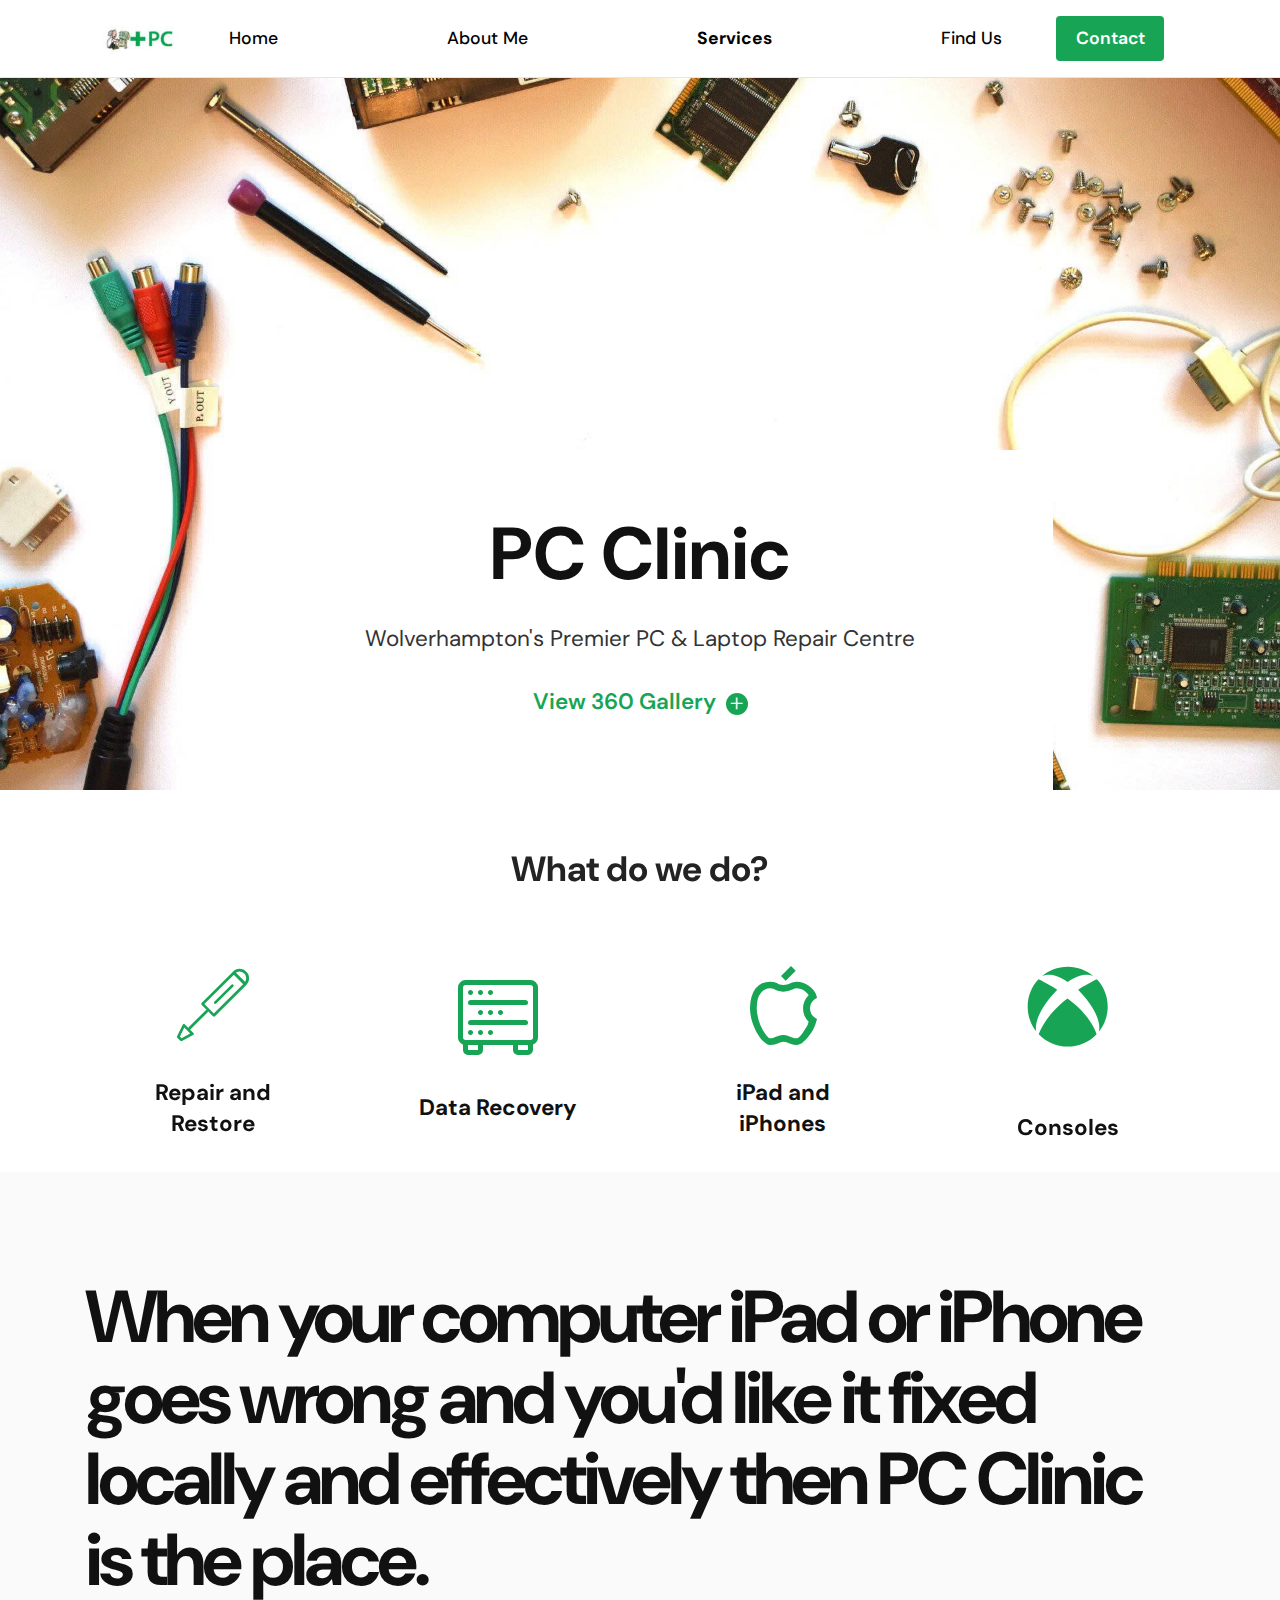
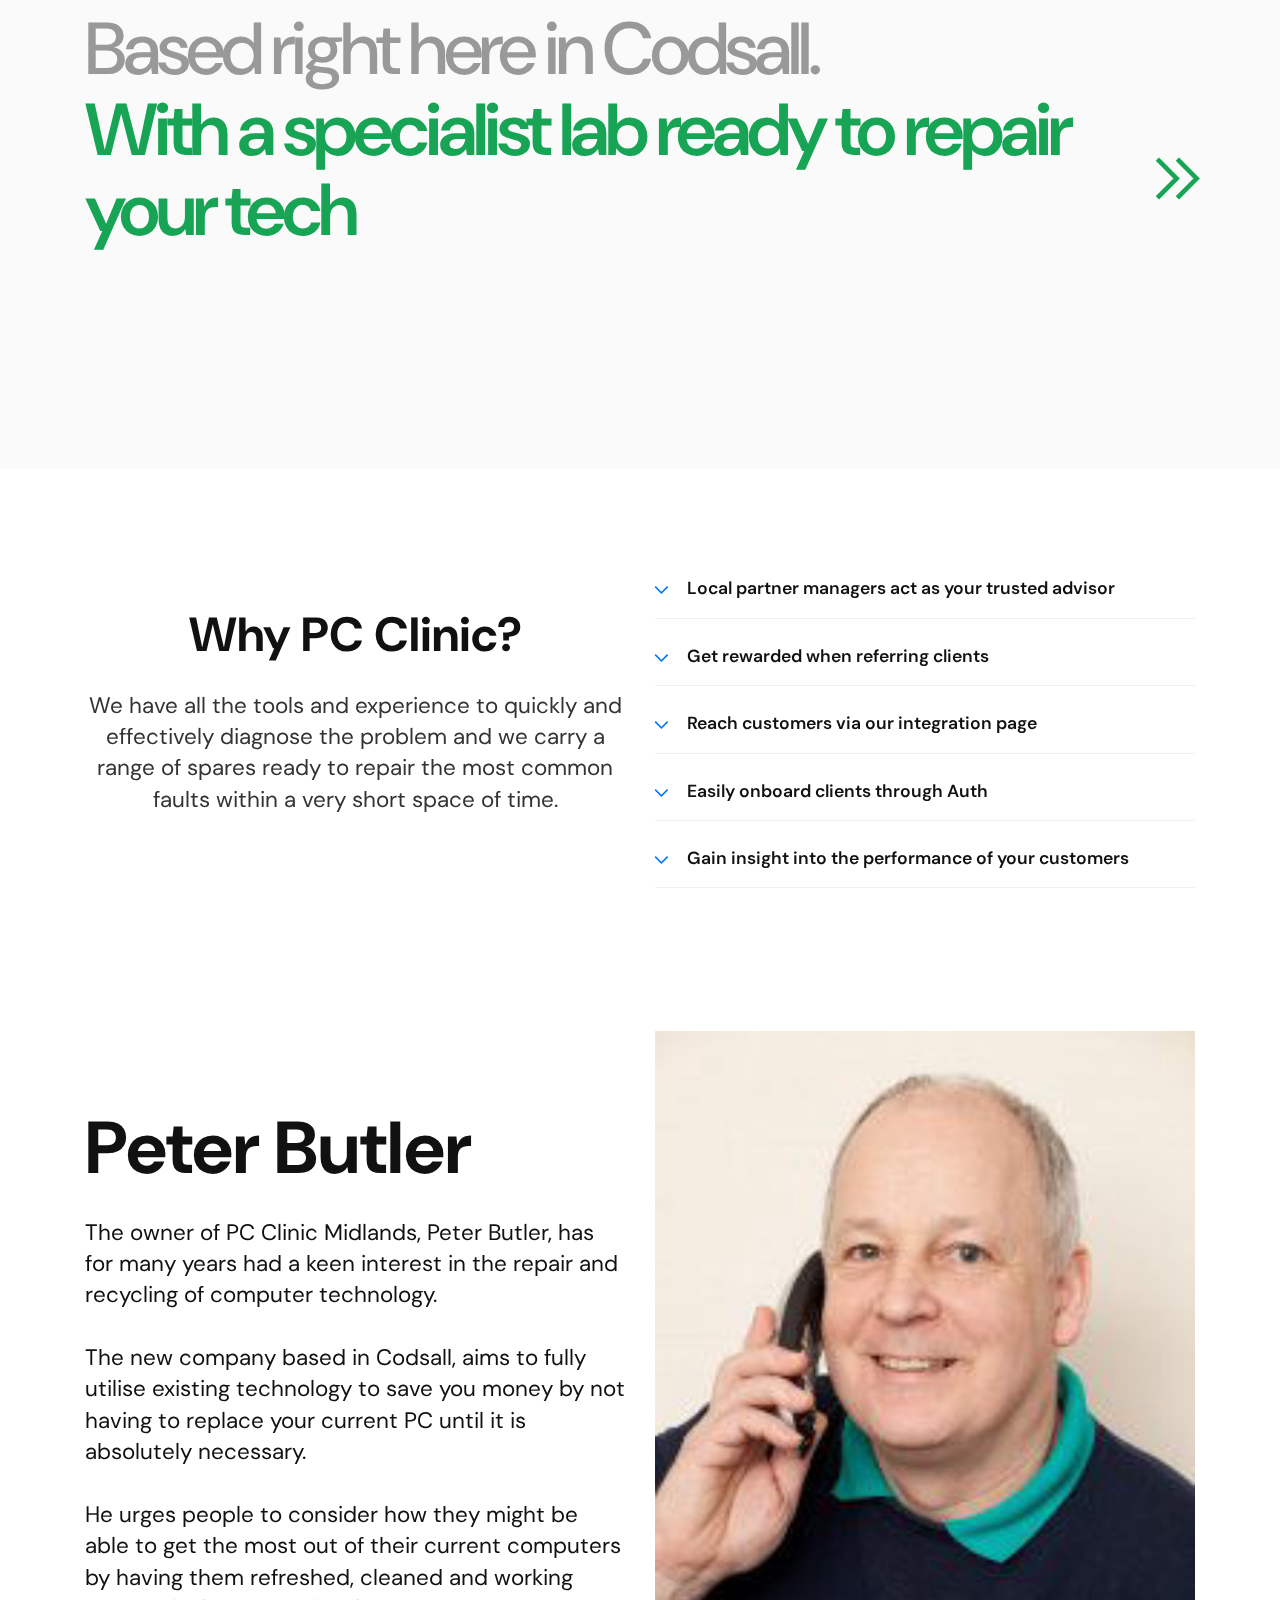
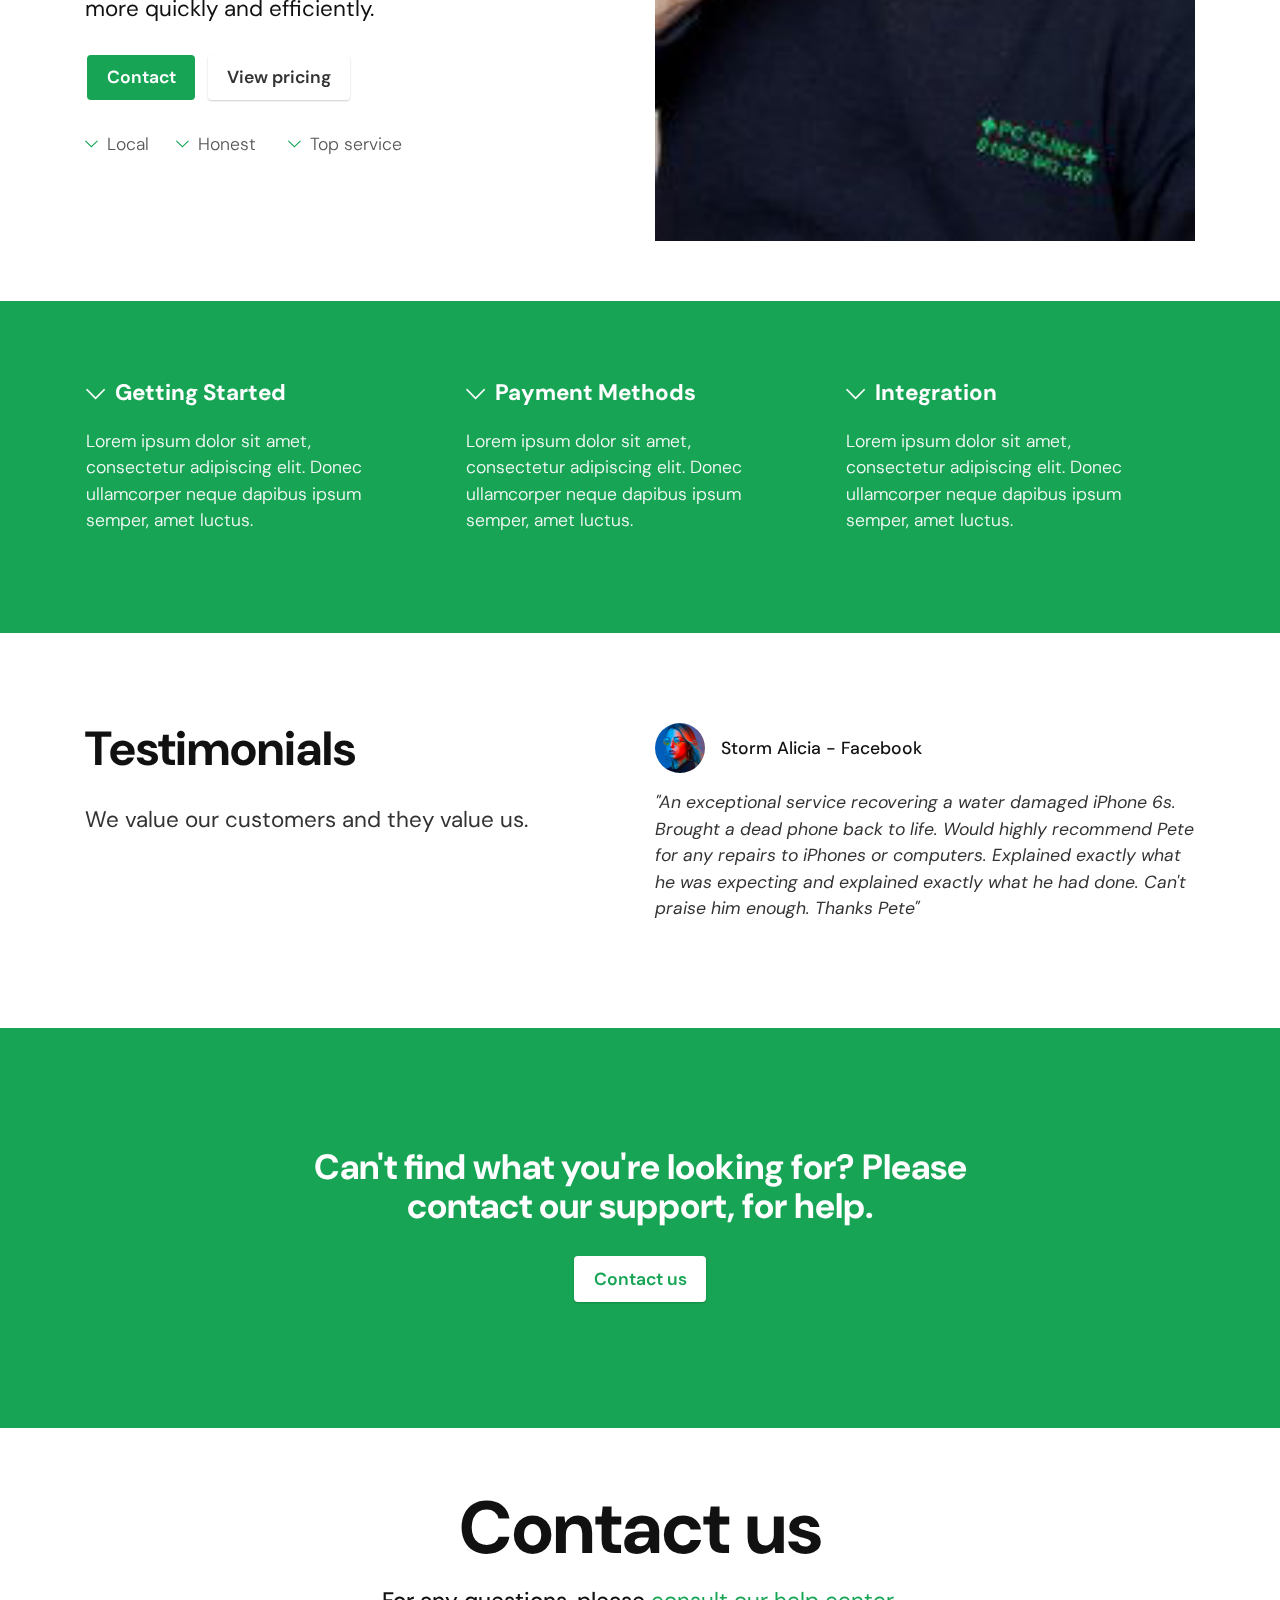
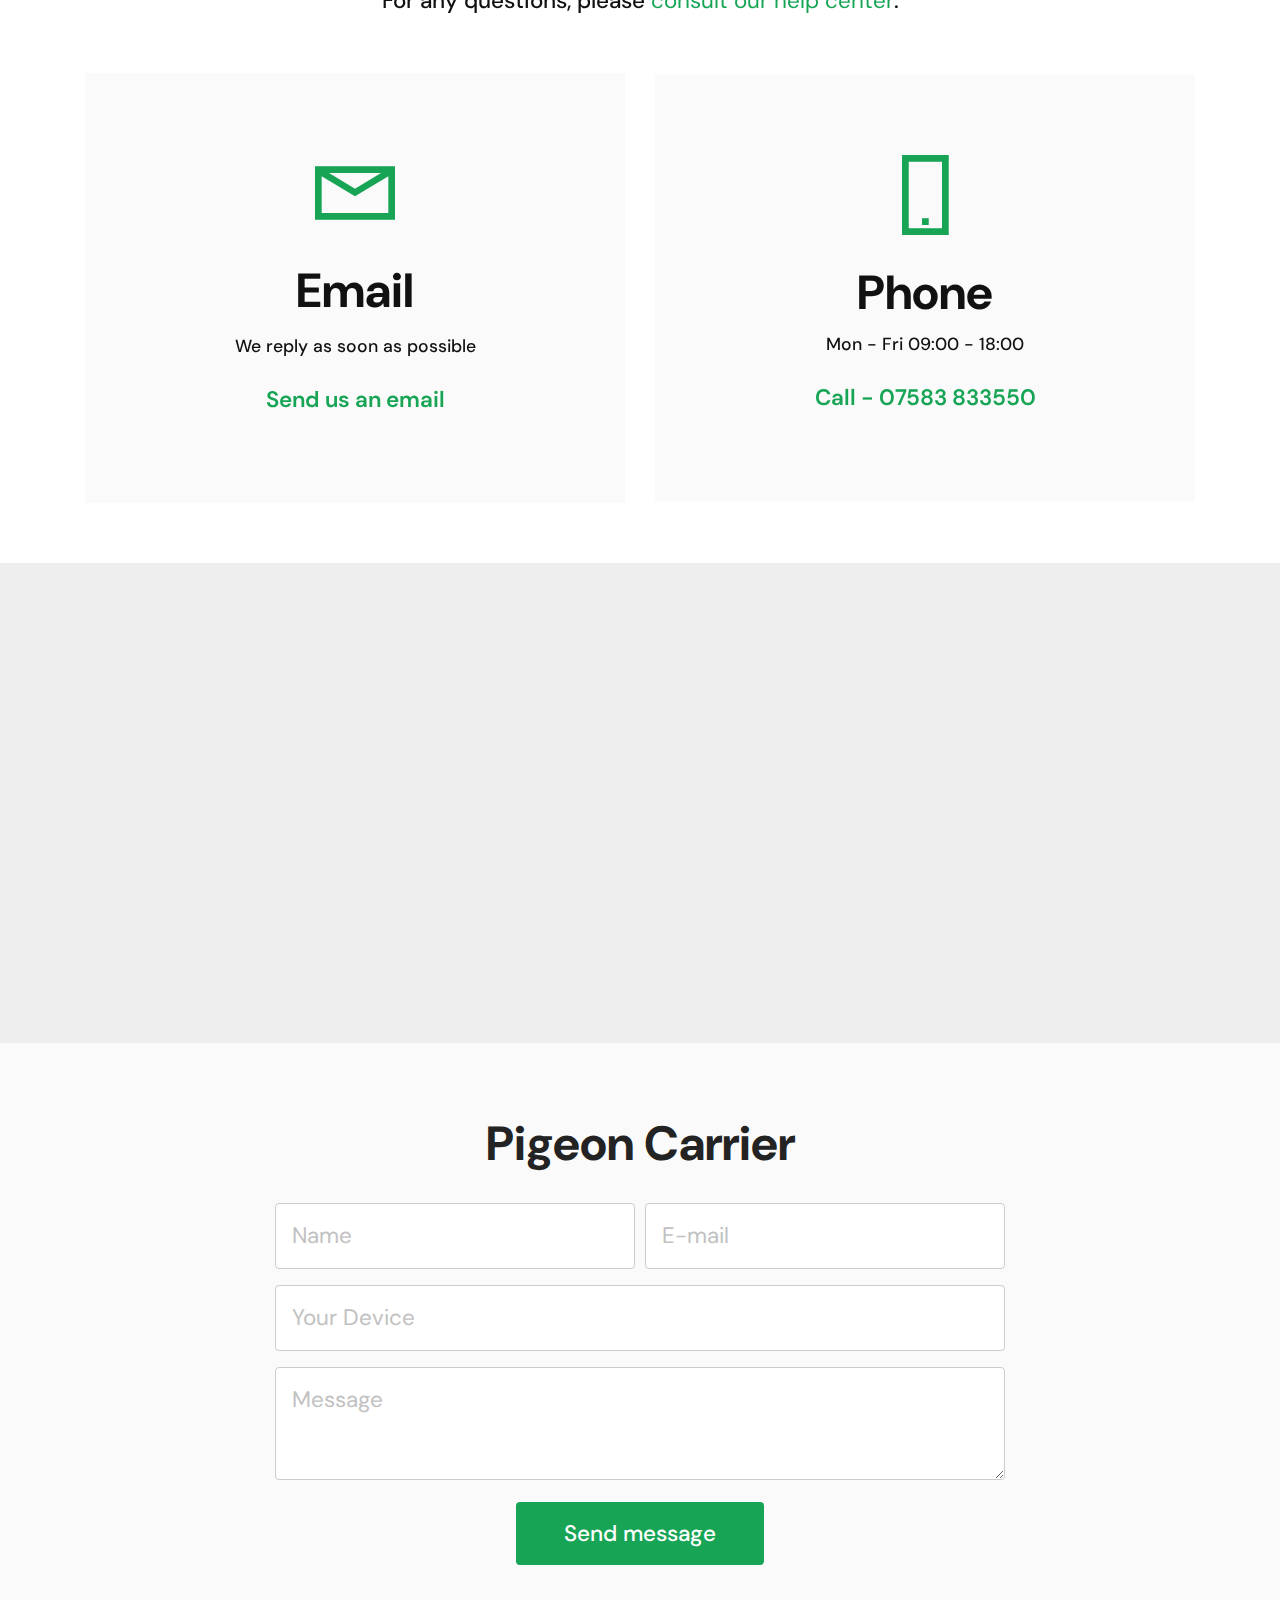
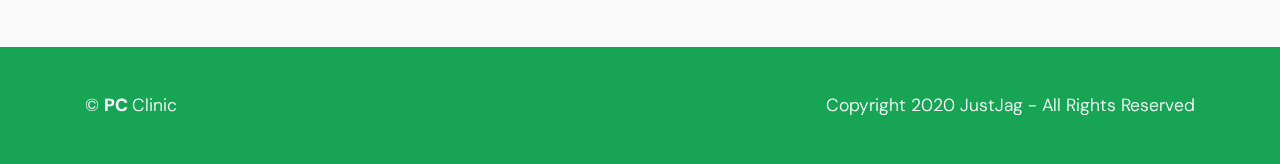
==== commit e58d4867: "create github pages" ====
--- a/index.html
+++ b/index.html
@@ -98,7 +98,7 @@
 
                         <div class="link-wrap">
 
-                            <h5 class="link mbr-bold mbr-black mbr-fonts-style display-7"><a href="https://www.thinglink.com/card/1280156925501112323" target="_blank">View 360 Gallery</a>
+                            <h5 class="link mbr-bold mbr-black mbr-fonts-style display-7"><a href="https://www.thinglink.com/mediacard/1160869848595562498" target="_blank">View 360 Gallery</a>
                             </h5>
                         </div>
 
@@ -532,7 +532,7 @@
 
      
 
-    <div class="google-map"><iframe frameborder="0" style="border:0" src="https://www.google.com/maps/embed/v1/place?key=AIzaSyCy9r70T3NYf3PhvVflTo0_zdif2_IoIYs&amp;q=place_id:ChIJzabILMyccEgREB8xCRbNLEA" allowfullscreen=""></iframe></div>
+    <div class="google-map"><iframe frameborder="0" style="border:0" src="https://www.google.com/maps/embed/v1/place?key=AIzaSyAEIpgj38KyLFELm2bK9Y7krBkz1K-cMq8&amp;q=place_id:ChIJzabILMyccEgREB8xCRbNLEA" allowfullscreen=""></iframe></div>
 </section>
 
 <section class="form cid-rPOHTZmxpk" id="form01-1d">
@@ -542,7 +542,7 @@
         <div class="row">
             <div class="col-lg-8 mx-auto mbr-form" data-form-type="formoid">
                 <!--Formbuilder Form-->
-                <form action="https://mobirise.com/" method="POST" class="mbr-form form-with-styler" data-form-title="Form Name"><input type="hidden" name="email" data-form-email="true" value="yqxDyz5+wTXDc/I3fGgTGYkG0jvo9nR2eUQMgtteEtth3nBDjUuBh3UQIw8Q6HR1B5nzEki6BrvRzdB6r+RMWkEutEW5QUxL9DGXIabjbSt6FXlW6LalQGKkerGj7BmQ">
+                <form action="https://mobirise.com/" method="POST" class="mbr-form form-with-styler" data-form-title="Form Name"><input type="hidden" name="email" data-form-email="true" value="YHV/fJHrZadnUAD/HXRCQdJpYUot0wXPahPfqa01U1o/Nvqo+TgkfF6No20y+xDRrwXfoHytJx03Hfus5foGeVxoJ+yuoyKmBIwY2CyI7+czMBtaUOdjgxnK7vgMtpKh">
                     <div class="form-row">
                         <div hidden="hidden" data-form-alert="" class="alert alert-success col-12">Thanks for filling out
                             the form!</div>
@@ -560,7 +560,7 @@
                             <input type="email" name="email" placeholder="E-mail" data-form-field="email" class="form-control display-7" value="" id="email-form01-1d">
                         </div>
                         <div data-for="url" class="col-lg-12 col-md-12 col-sm-12 form-group">
-                            <input type="url" name="url" placeholder="Your Site" pattern="https://.*" data-form-field="url" class="form-control display-7" value="" id="url-form01-1d">
+                            <input type="url" name="url" placeholder="Your Device" pattern="https://.*" data-form-field="url" class="form-control display-7" value="" id="url-form01-1d">
                         </div>
                         <div class="col-lg-12 col-md-12 col-sm-12 form-group" data-for="textarea">
                             <textarea name="textarea" placeholder="Message" data-form-field="textarea" class="form-control display-7" id="textarea-form01-1d"></textarea>
